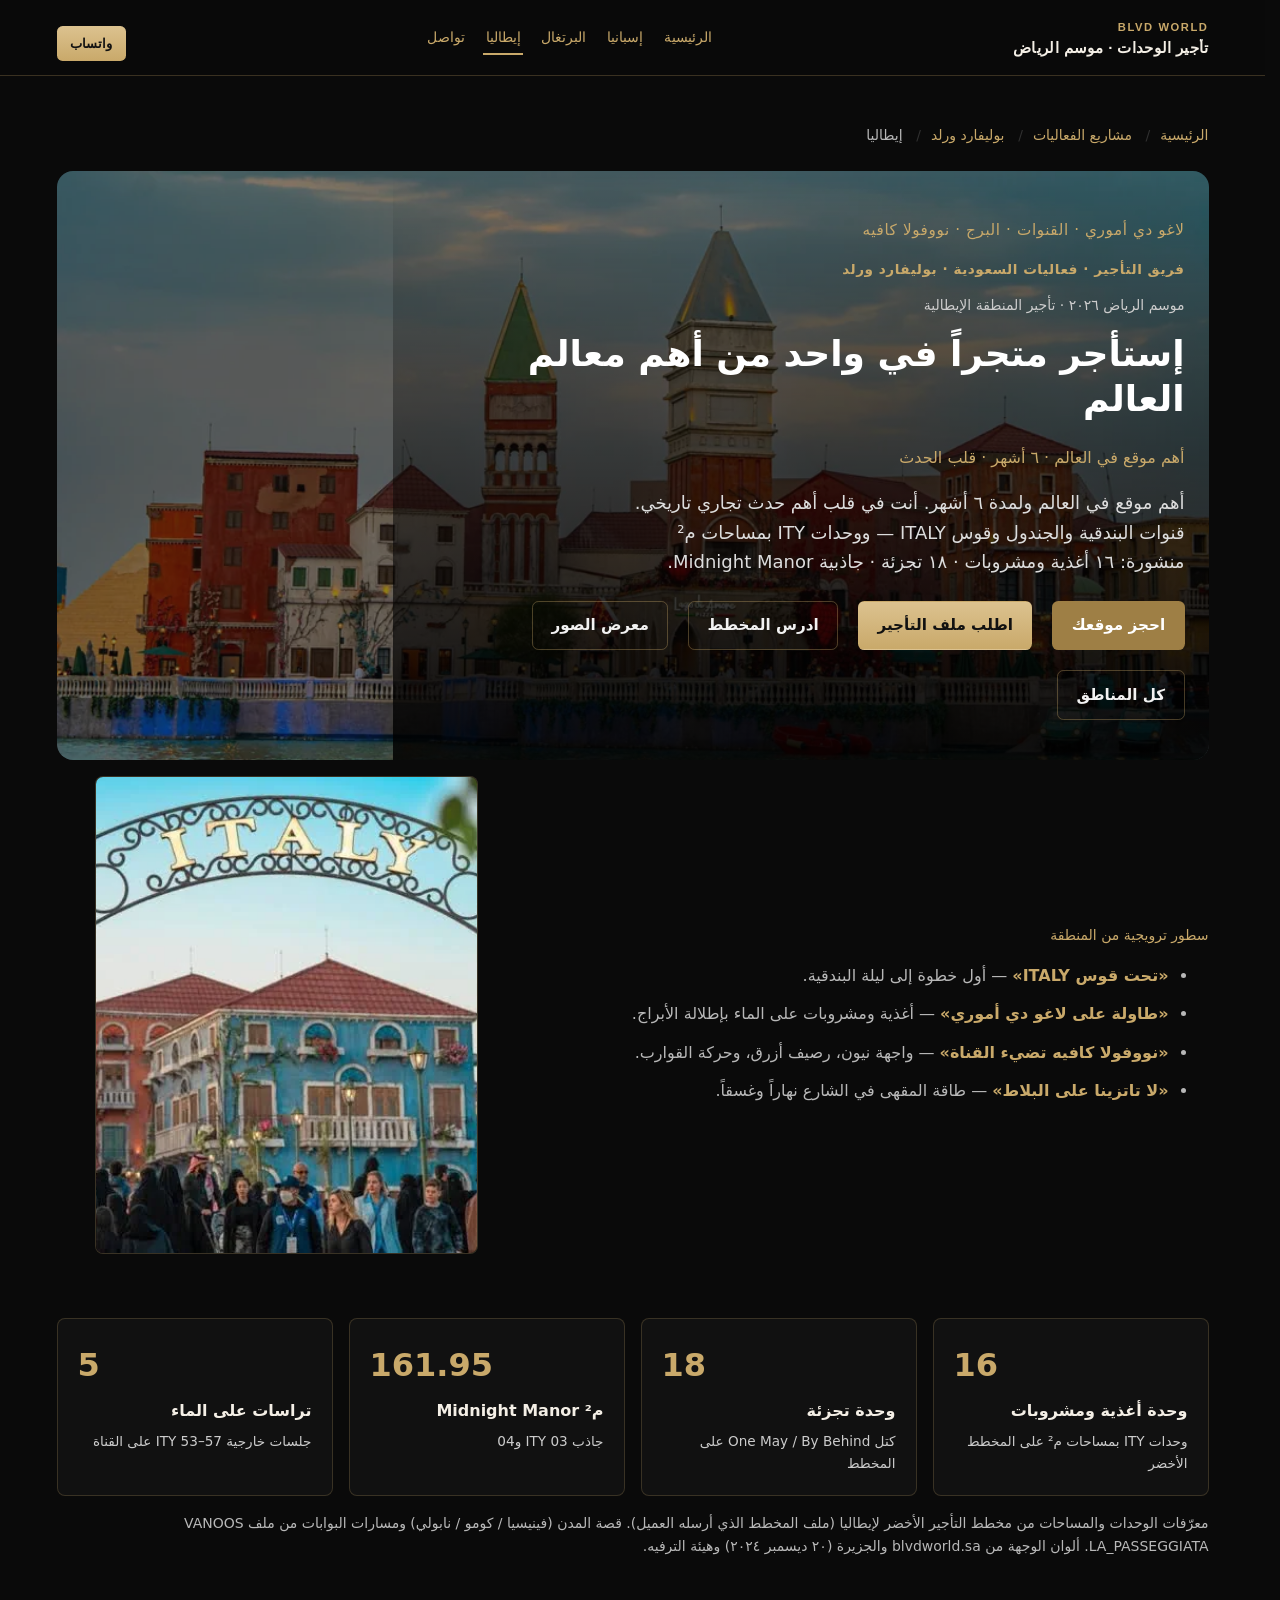
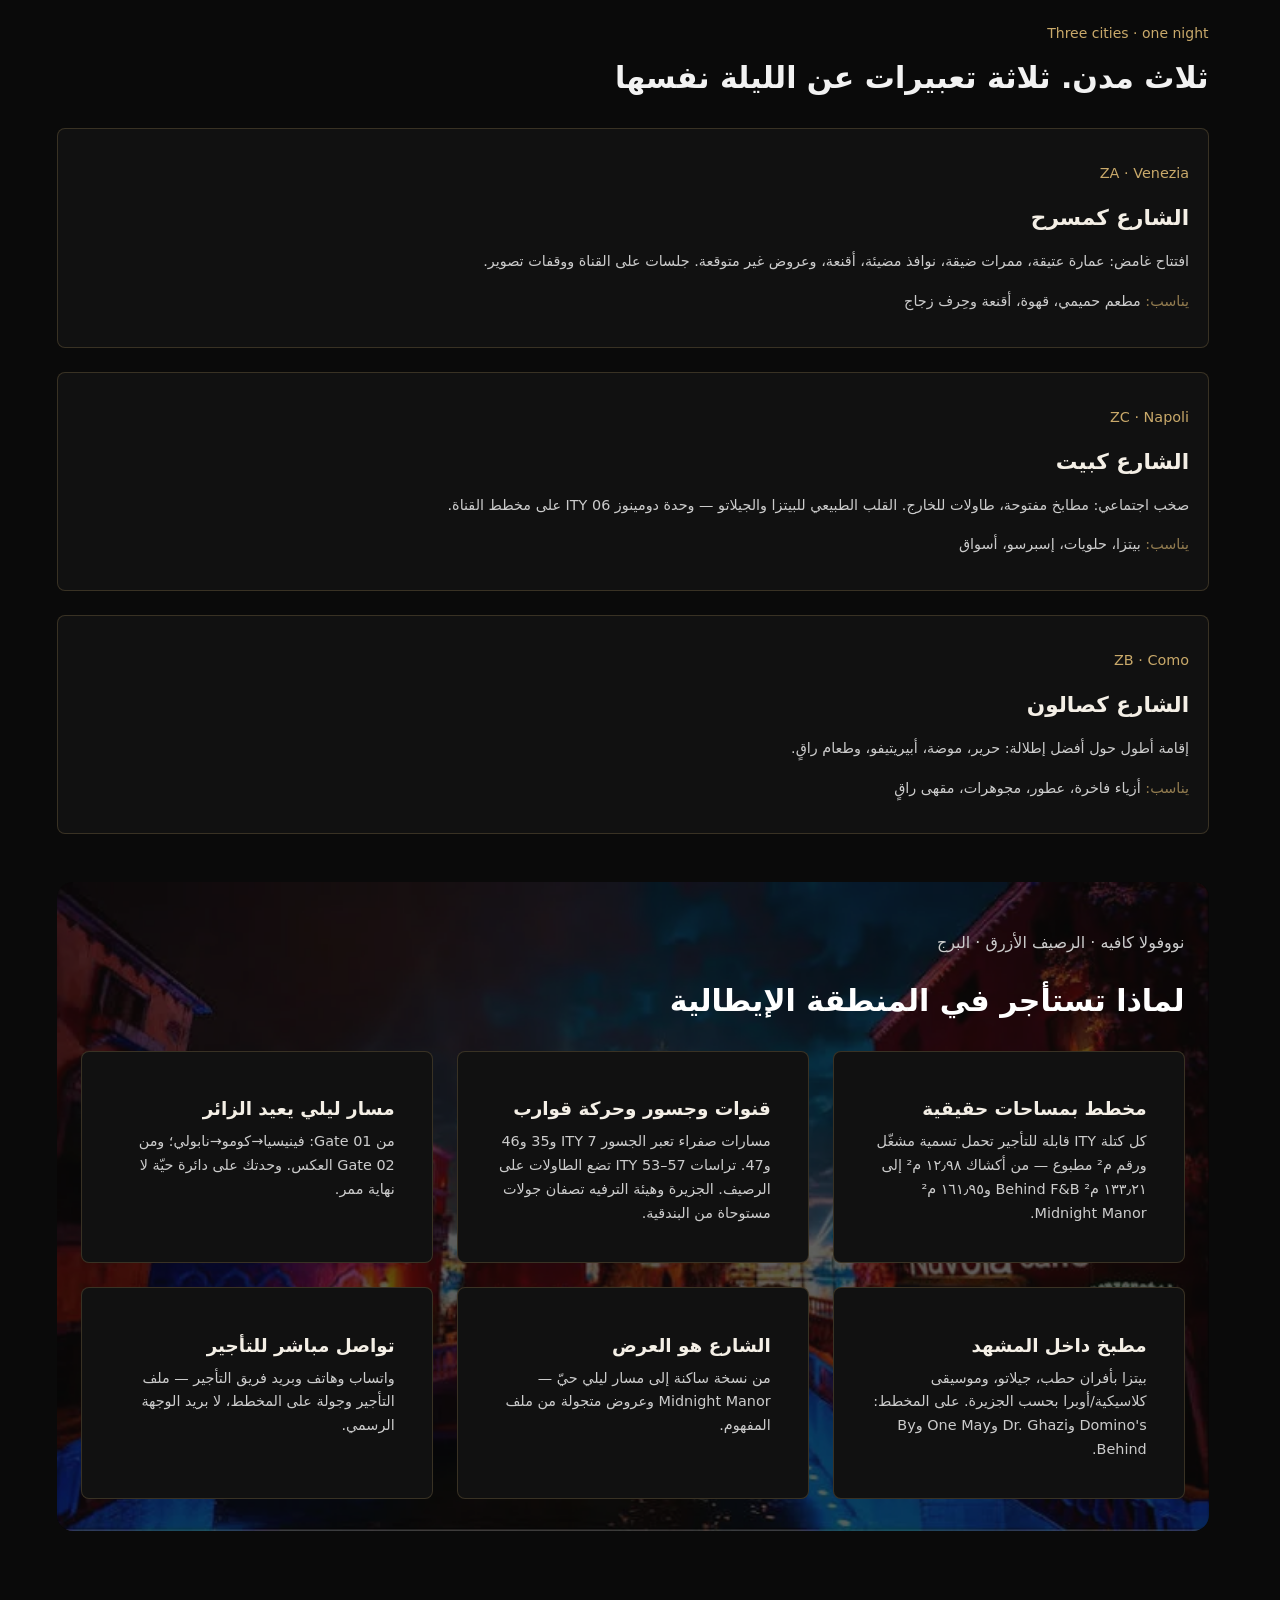
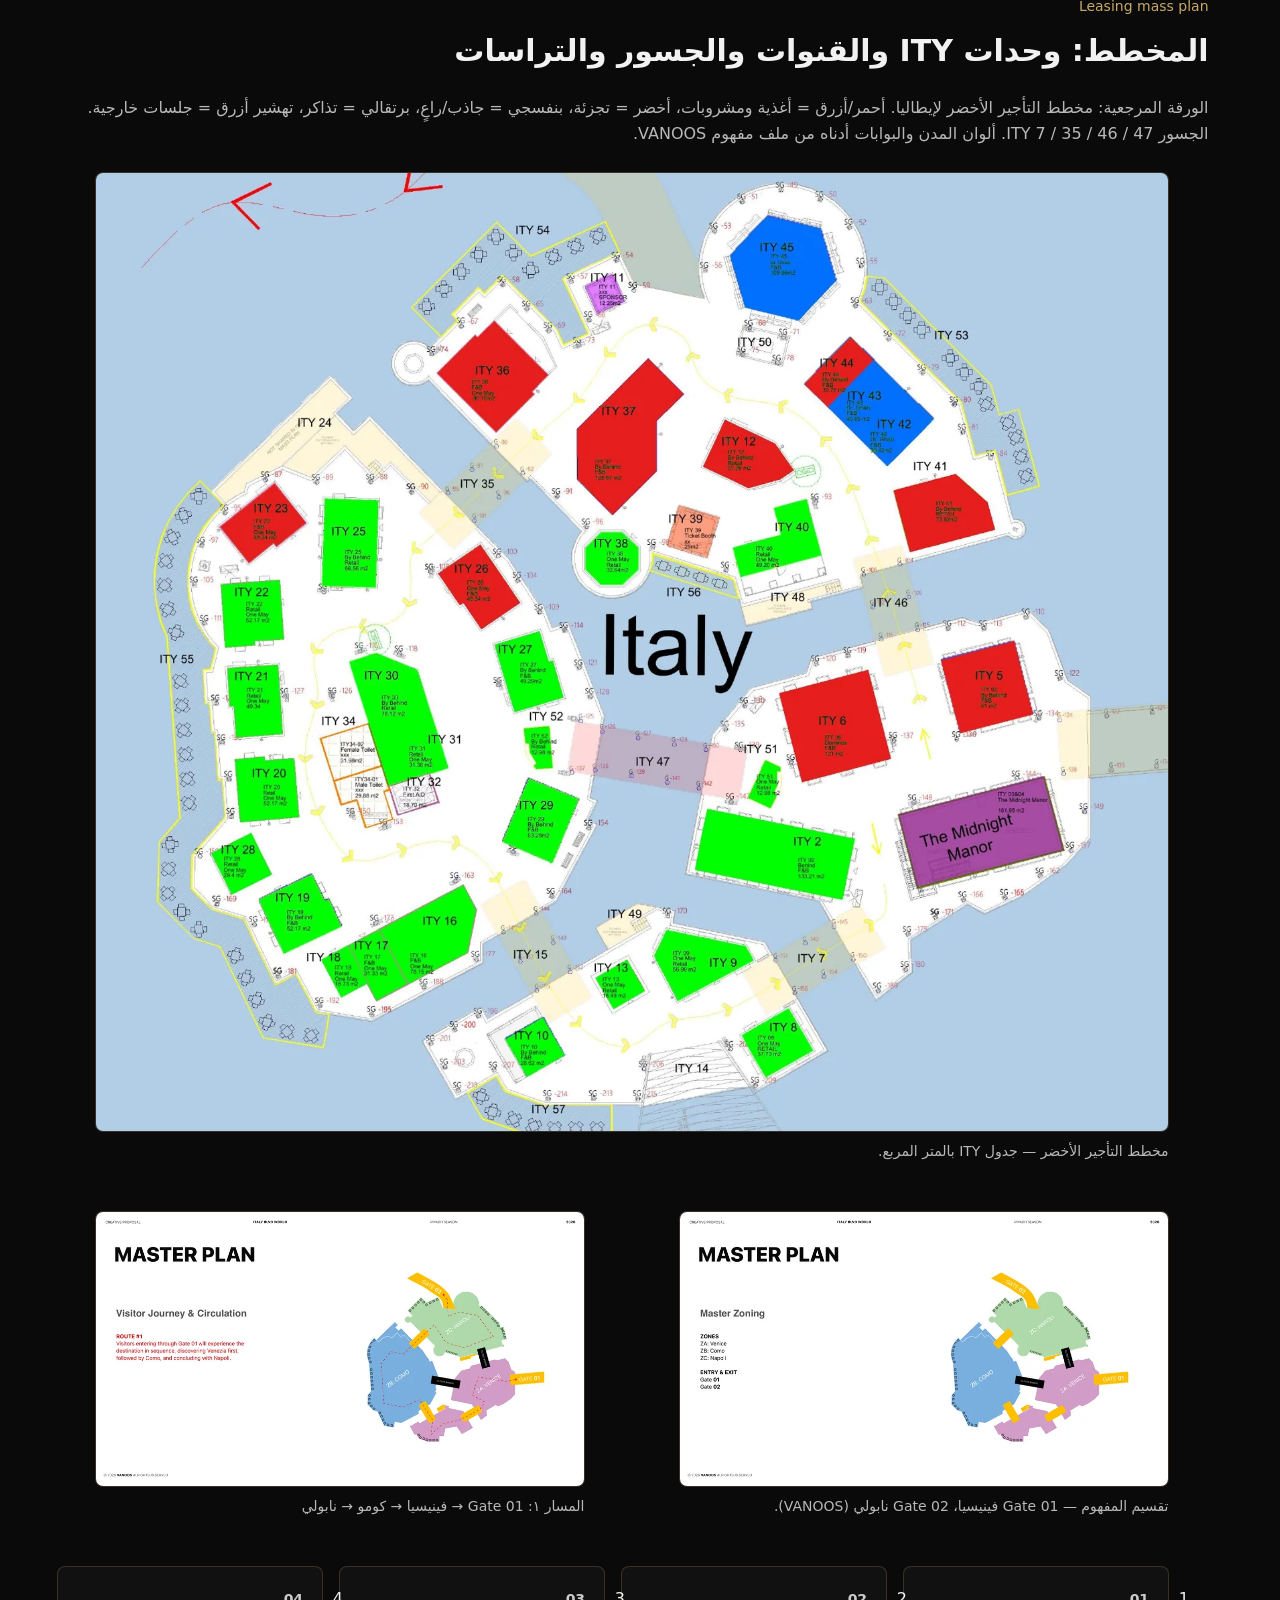
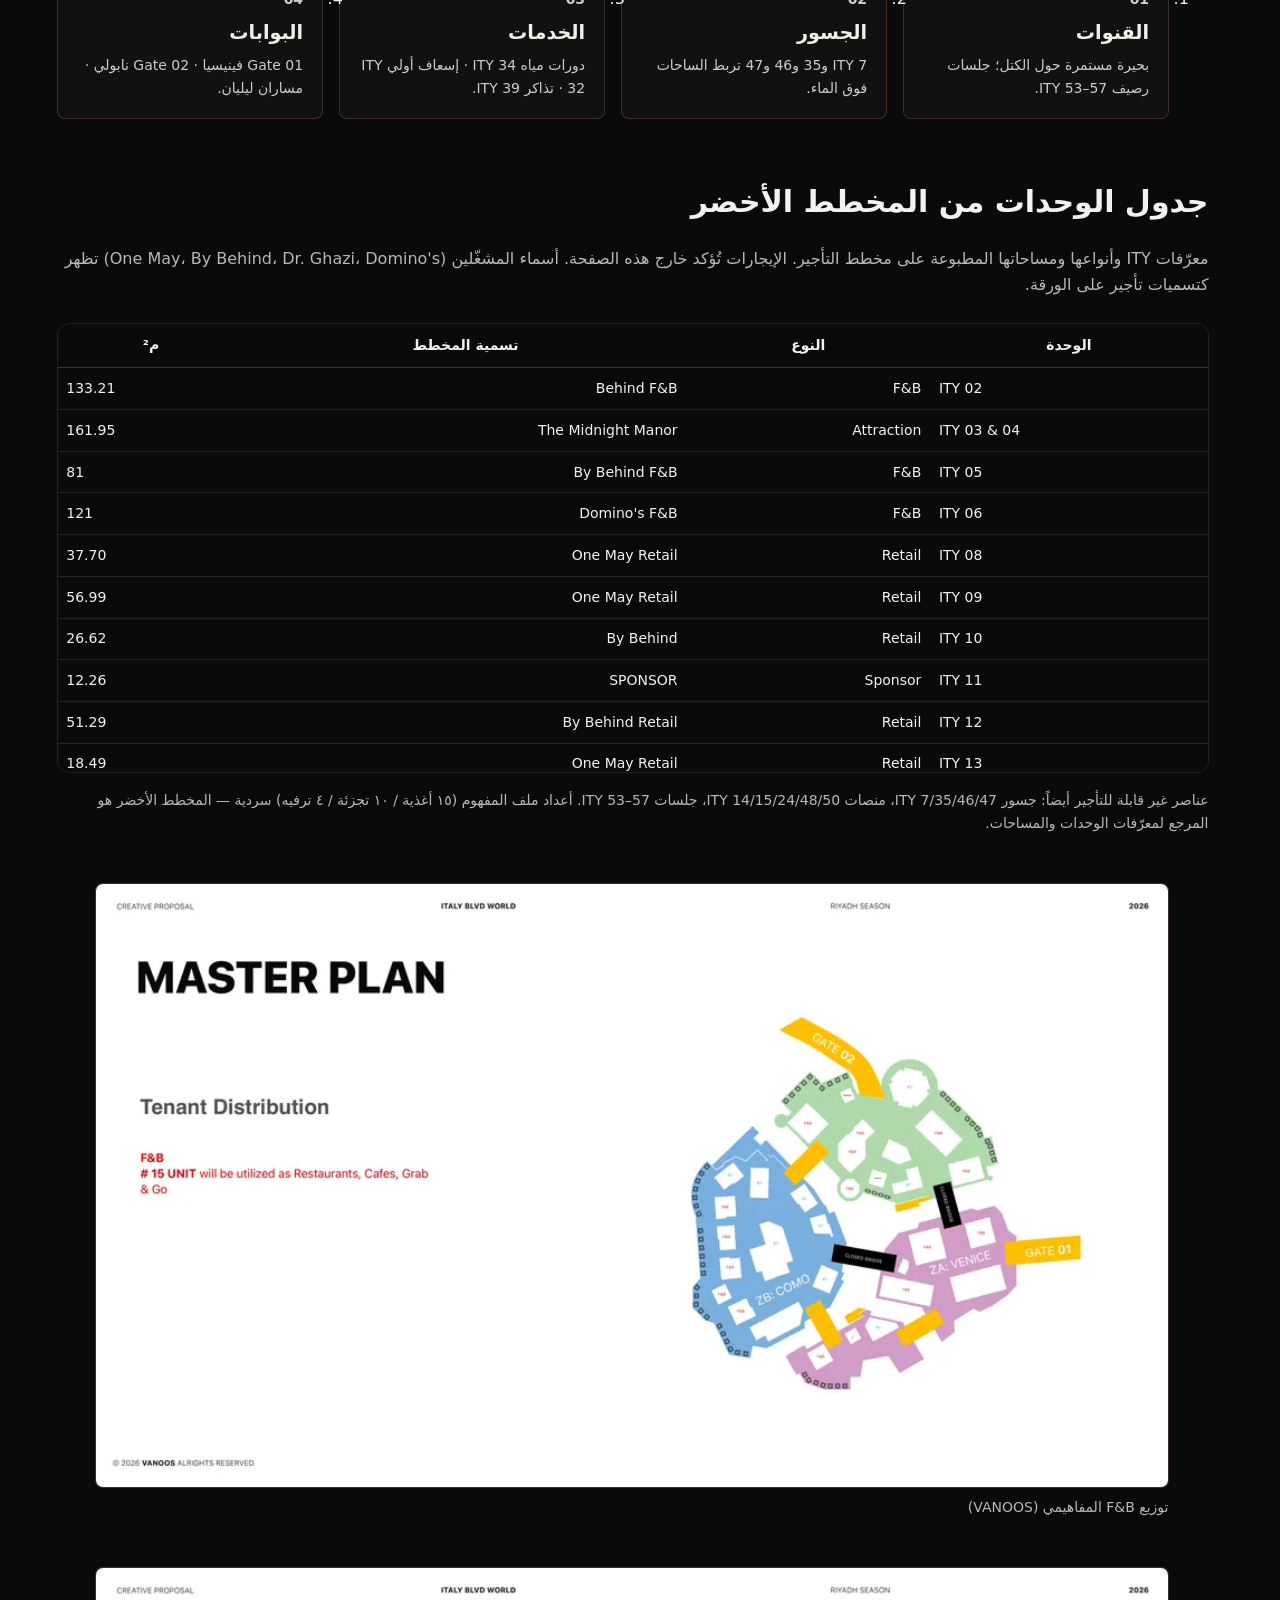
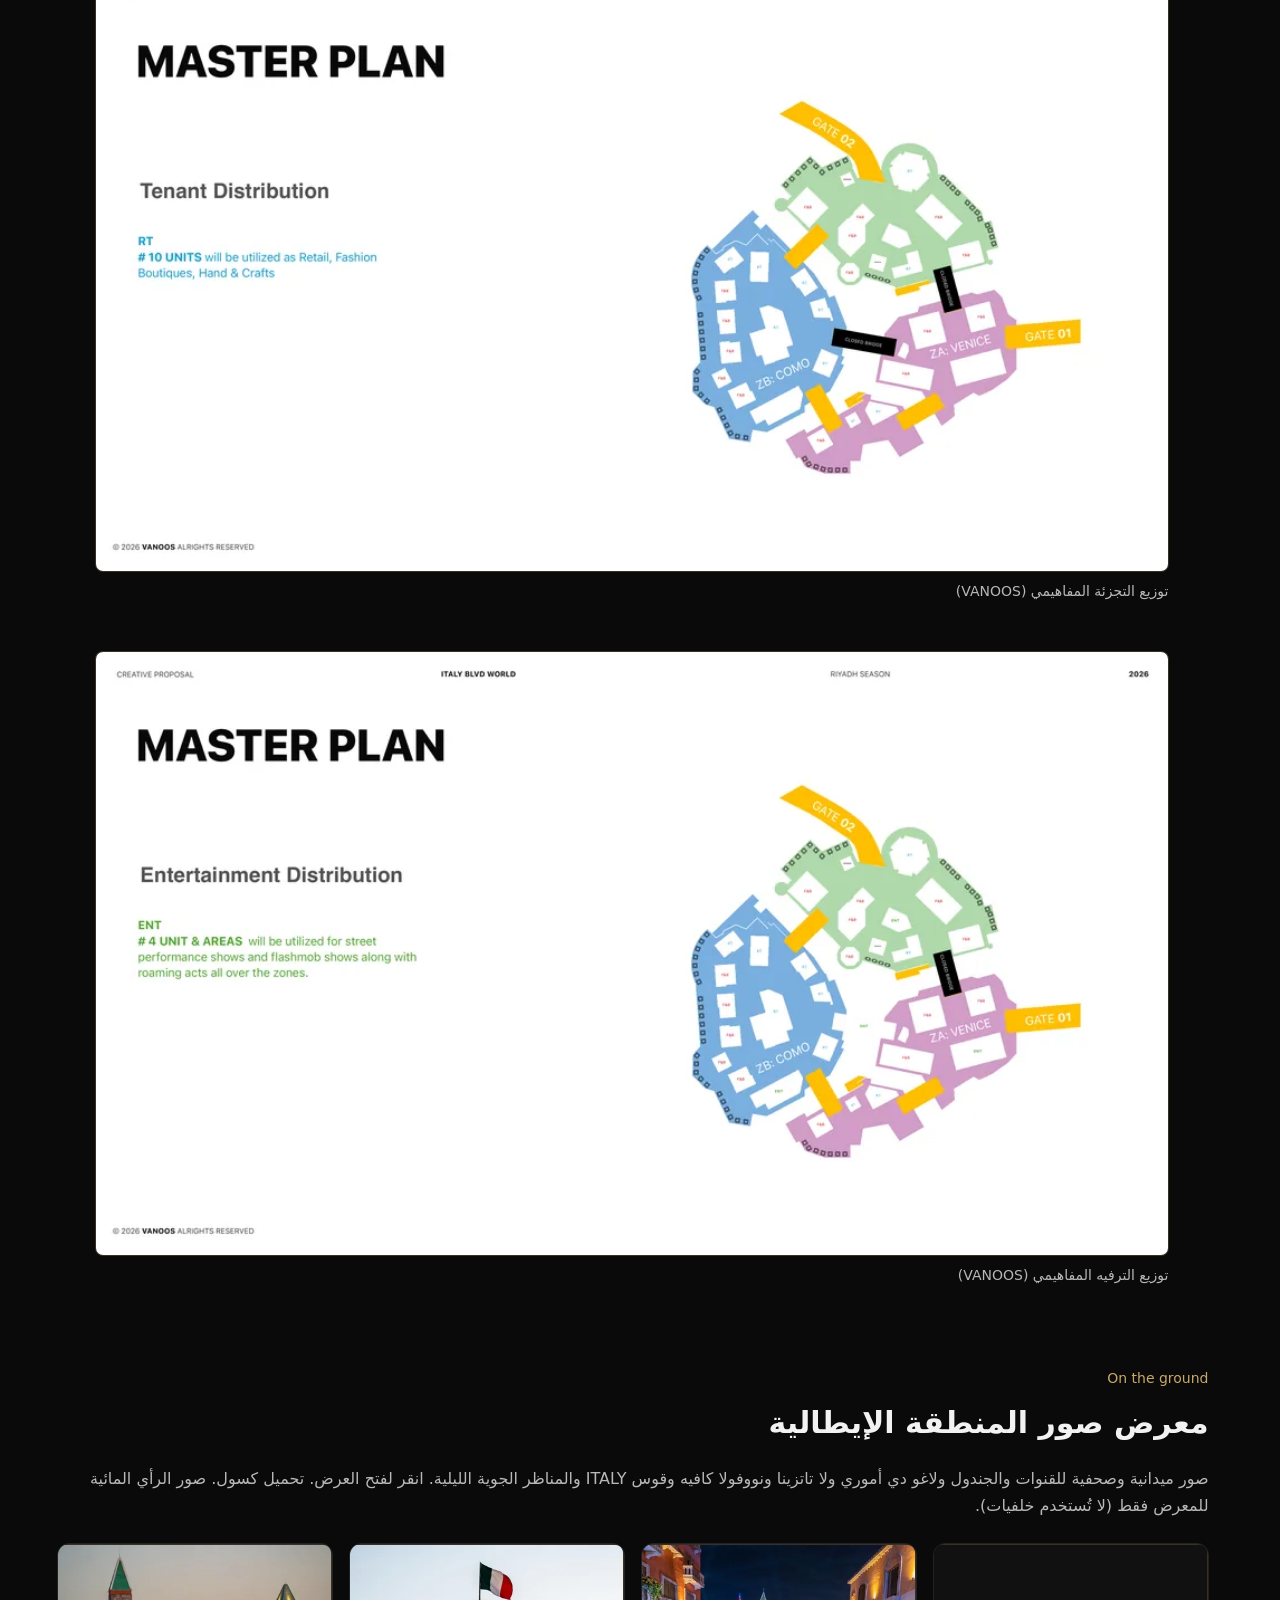
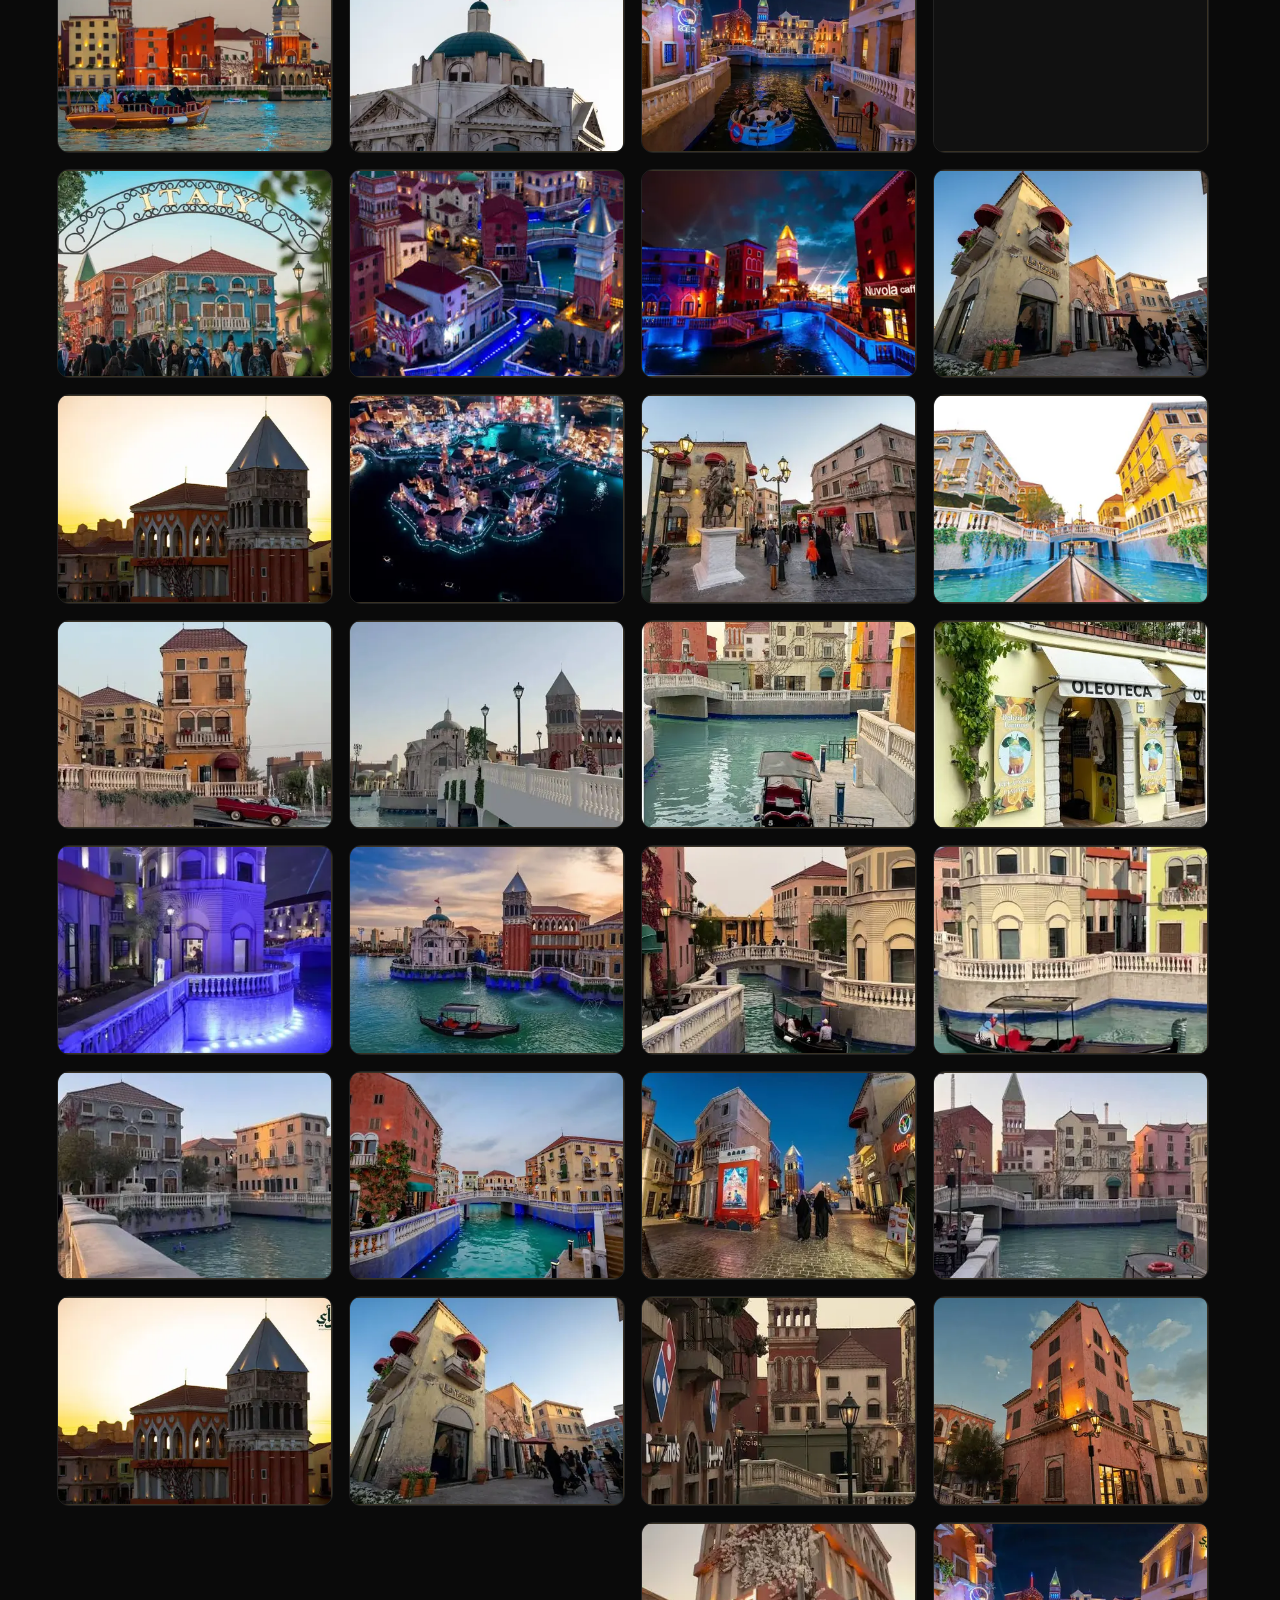
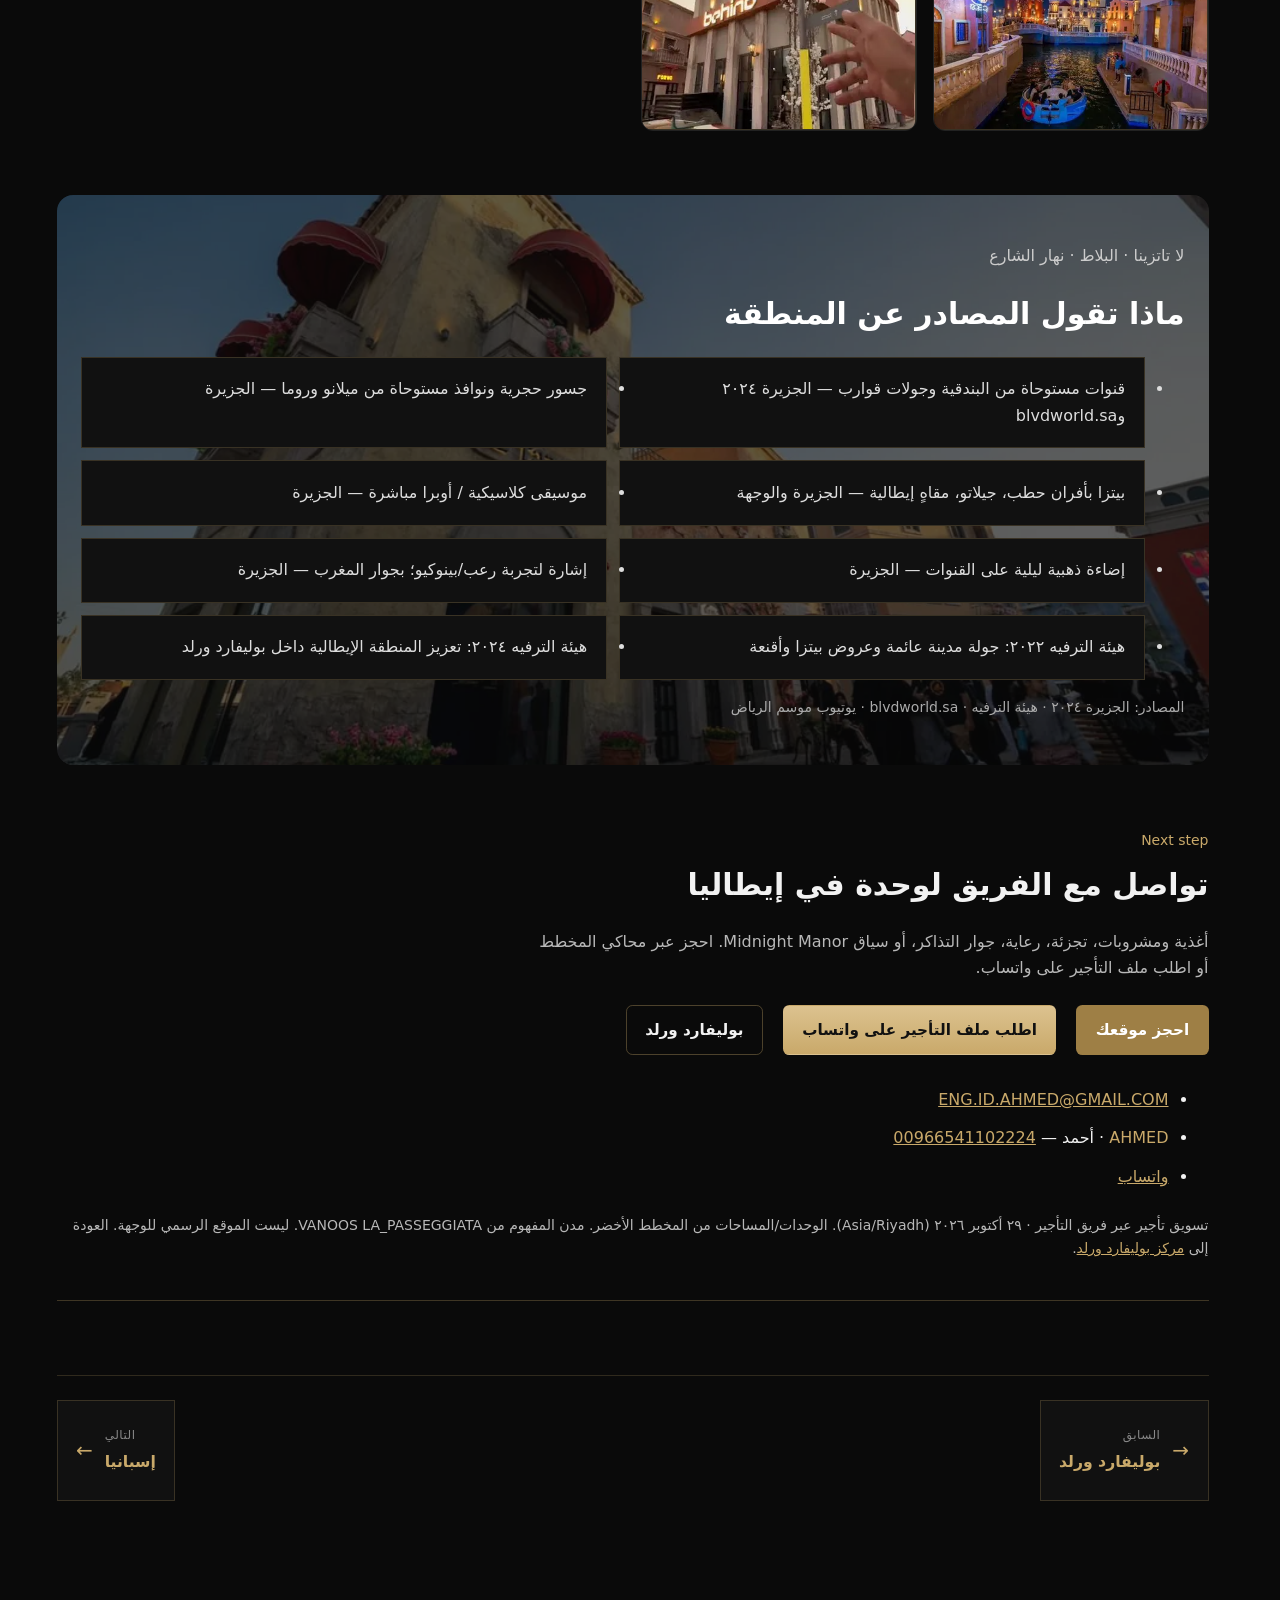
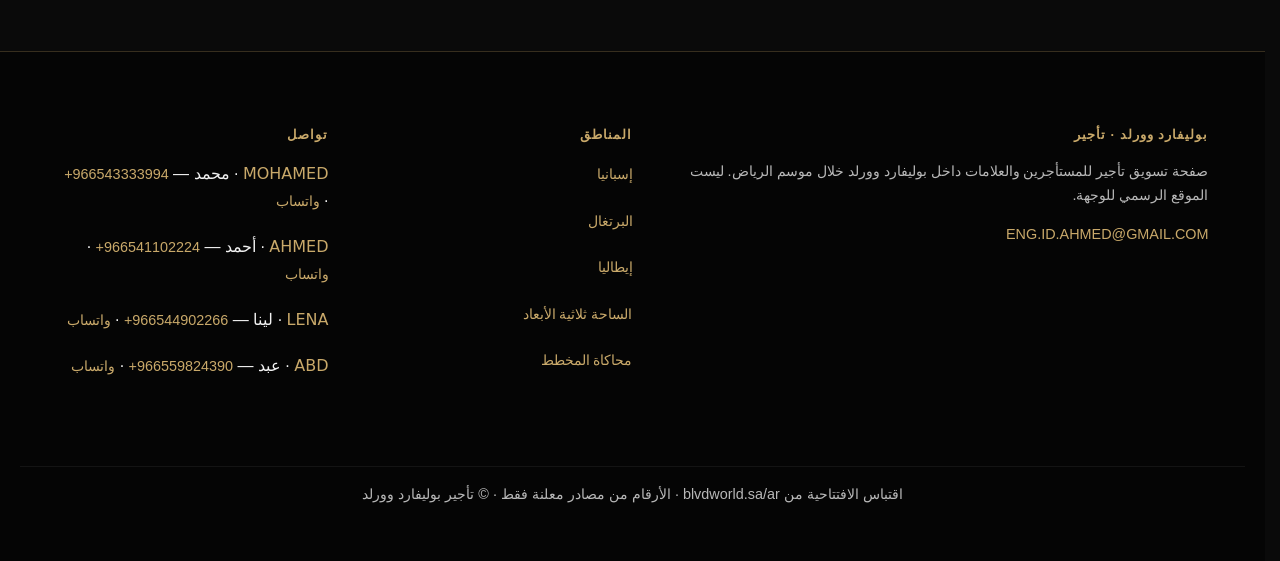
==== italy/index.html @ d01d285f "Turn site into multi-zone Boulevard World leasing hub Hub at / with Spain, Portugal, and Italy zone " ====
<!DOCTYPE html>
<html lang="ar" dir="rtl">
<head>
<meta charset="utf-8">
<meta name="viewport" content="width=device-width, initial-scale=1">
<title>تأجير منطقة إيطاليا — بوليفارد وورلد | فينيسيا · كومو · نابولي</title>
<meta name="description" content="إستأجر متجراً في واحد من أهم معالم العالم. أهم موقع في العالم ولمدة ٦ أشهر — أنت في قلب أهم حدث تجاري تاريخي. ١٦ F&B · ١٨ تجزئة · Midnight Manor.">
<link rel="canonical" href="https://boulevard-world.github.io/italy/">
<meta name="theme-color" content="#0a0a0a">
<meta property="og:type" content="website">
<meta property="og:locale" content="ar_SA">
<meta property="og:title" content="تأجير منطقة إيطاليا — بوليفارد وورلد | فينيسيا · كومو · نابولي">
<meta property="og:description" content="إستأجر متجراً في واحد من أهم معالم العالم. أهم موقع في العالم ولمدة ٦ أشهر — أنت في قلب أهم حدث تجاري تاريخي. ١٦ F&B · ١٨ تجزئة · Midnight Manor.">
<meta property="og:url" content="https://boulevard-world.github.io/italy/">
<meta property="og:image" content="https://boulevard-world.github.io/og.jpg">
<meta name="twitter:card" content="summary_large_image">
<meta name="twitter:title" content="تأجير منطقة إيطاليا — بوليفارد وورلد | فينيسيا · كومو · نابولي">
<meta name="twitter:description" content="إستأجر متجراً في واحد من أهم معالم العالم. أهم موقع في العالم ولمدة ٦ أشهر — أنت في قلب أهم حدث تجاري تاريخي. ١٦ F&B · ١٨ تجزئة · Midnight Manor.">
<meta name="twitter:image" content="https://boulevard-world.github.io/og.jpg">
<link rel="icon" type="image/svg+xml" href="/favicon.svg">
<link rel="stylesheet" href="/assets/site/bw-theme.css">
<link rel="stylesheet" href="/assets/site/bw-extra.css">

</head>
<body class="bw-site">
<header class="ev-header">
  <div class="ev-header-inner">
    <a class="ev-brand" href="/">
      <p class="ev-brand-k">BLVD WORLD</p>
      <p class="ev-brand-t">تأجير الوحدات · موسم الرياض</p>
    </a>
    <nav class="ev-nav" aria-label="القائمة الرئيسية">
      <a href="/">الرئيسية</a>
      <a href="/spain/">إسبانيا</a>
      <a href="/portugal/">البرتغال</a>
      <a href="/italy/" aria-current="page">إيطاليا</a>
      <a href="#contact">تواصل</a>
    </nav>
    <a class="ev-wa" href="https://wa.me/966543333994?text=%D8%A3%D8%B1%D8%BA%D8%A8%20%D9%81%D9%8A%20%D8%AA%D8%A3%D8%AC%D9%8A%D8%B1%20%D8%A8%D9%88%D9%84%D9%8A%D9%81%D8%A7%D8%B1%D8%AF%20%D9%88%D9%88%D8%B1%D9%84%D8%AF" target="_blank" rel="noopener">واتساب</a>
    <button type="button" class="ev-menu-btn" data-ev-menu aria-expanded="false" aria-controls="ev-panel">القائمة</button>
  </div>
  <div class="ev-nav-panel" id="ev-panel" data-ev-panel>
    <a href="/">الرئيسية</a>
    <a href="/spain/">إسبانيا</a>
    <a href="/portugal/">البرتغال</a>
    <a href="/italy/" aria-current="page">إيطاليا</a>
    <a href="#contact">تواصل</a>
    <a href="https://wa.me/966543333994?text=%D8%A3%D8%B1%D8%BA%D8%A8%20%D9%81%D9%8A%20%D8%AA%D8%A3%D8%AC%D9%8A%D8%B1%20%D8%A8%D9%88%D9%84%D9%8A%D9%81%D8%A7%D8%B1%D8%AF%20%D9%88%D9%88%D8%B1%D9%84%D8%AF" target="_blank" rel="noopener">واتساب</a>
  </div>
</header>
<main id="main" class="bw-page mx-auto max-w-6xl px-5 py-12" data-bw="boulevard-world" data-bw-zone="italy">
<nav class="bw-crumbs" aria-label="مسار التنقل"><ol><li><a href="/">الرئيسية</a></li><li><a href="/">مشاريع الفعاليات</a></li><li><a href="/">بوليفارد ورلد</a></li><li aria-current="page">إيطاليا</li></ol></nav>

<div class="bw-hero-band mt-4">
<img class="bw-hero-bg" src="/media/boulevard-world/boulevard-world-italian-zone-lago-di-amore-waterfront-dusk-960-boxtech.webp" srcset="/media/boulevard-world/boulevard-world-italian-zone-lago-di-amore-waterfront-dusk-480-boxtech.webp 480w, /media/boulevard-world/boulevard-world-italian-zone-lago-di-amore-waterfront-dusk-960-boxtech.webp 960w" sizes="100vw" width="960" height="540" alt="واجهة لاغو دي أموري عند الغسق — أبراج البندقية ومقهى نووفولا وقوارب القناة في المنطقة الإيطالية ببوليفارد ورلد، موسم الرياض فعاليات السعودية / Lago di Amore waterfront at dusk — Venetian towers, Nuvola caffè and canal boats in Boulevard World Italian zone, Riyadh Season Saudi events" decoding="async" fetchpriority="high">
<div class="bw-hero-copy">
<p class="bw-tagline">لاغو دي أموري · القنوات · البرج · نووفولا كافيه</p>
<p class="bw-kicker">فريق التأجير · فعاليات السعودية · بوليفارد ورلد</p>
<p class="bw-subkicker">موسم الرياض ٢٠٢٦ · تأجير المنطقة الإيطالية</p>
<h1 class="mt-3 text-4xl leading-tight" style="color:#fff">إستأجر متجراً في واحد من أهم معالم العالم</h1>
<p class="bw-latin mt-2 text-xl" style="color:#c9a96a">أهم موقع في العالم · ٦ أشهر · قلب الحدث</p>
<p class="mt-4 max-w-xl text-lg" style="color:#ddd">أهم موقع في العالم ولمدة ٦ أشهر. أنت في قلب أهم حدث تجاري تاريخي. قنوات البندقية والجندول وقوس ITALY — ووحدات ITY بمساحات م² منشورة: ١٦ أغذية ومشروبات · ١٨ تجزئة · جاذبية Midnight Manor.</p>
<div class="mt-6 flex flex-wrap gap-3">
<a class="bw-btn bw-btn-primary" href="/spain/simulate/">احجز موقعك</a>
<a class="bw-btn bw-btn-gold" href="https://wa.me/966541102224?text=%D8%A3%D8%B1%D8%BA%D8%A8%20%D9%81%D9%8A%20%D9%85%D9%84%D9%81%20%D8%AA%D8%A3%D8%AC%D9%8A%D8%B1%20%D8%A5%D9%8A%D8%B7%D8%A7%D9%84%D9%8A%D8%A7%20%D8%A8%D9%88%D9%84%D9%8A%D9%81%D8%A7%D8%B1%D8%AF%20%D9%88%D9%88%D8%B1%D9%84%D8%AF" target="_blank" rel="noopener">اطلب ملف التأجير</a>
<a class="bw-btn bw-btn-ghost" href="#master-plan">ادرس المخطط</a>
<a class="bw-btn bw-btn-ghost" href="#photo-gallery">معرض الصور</a>
<a class="bw-btn bw-btn-ghost" href="/">كل المناطق</a></div>
</div></div>

<header class="bw-hero grid gap-8 md:grid-cols-12 md:items-center mt-10"><div class="md:col-span-7">
<p class="bw-latin text-sm" lang="en">سطور ترويجية من المنطقة</p>
<ul class="mt-4 space-y-3 text-muted">
<li><strong style="color:#c9a96a">«تحت قوس ITALY»</strong> — أول خطوة إلى ليلة البندقية.</li>
<li><strong style="color:#c9a96a">«طاولة على لاغو دي أموري»</strong> — أغذية ومشروبات على الماء بإطلالة الأبراج.</li>
<li><strong style="color:#c9a96a">«نووفولا كافيه تضيء القناة»</strong> — واجهة نيون، رصيف أزرق، وحركة القوارب.</li>
<li><strong style="color:#c9a96a">«لا تاتزينا على البلاط»</strong> — طاقة المقهى في الشارع نهاراً وغسقاً.</li>
</ul></div>
<figure class="md:col-span-5 bw-hero-fig"><img class="bw-img" src="/media/boulevard-world/boulevard-world-italian-zone-italy-arch-entrance-crowd-960-boxtech.webp" srcset="/media/boulevard-world/boulevard-world-italian-zone-italy-arch-entrance-crowd-480-boxtech.webp 480w, /media/boulevard-world/boulevard-world-italian-zone-italy-arch-entrance-crowd-960-boxtech.webp 960w" sizes="(min-width:980px) 40vw, 100vw" width="960" height="540" alt="قوس مدخل ITALY الحديدي والزوار عند الغسق — المنطقة الإيطالية ببوليفارد ورلد / ITALY wrought-iron entrance arch with visitors at twilight — Boulevard World Italian zone" decoding="async" loading="lazy"></figure></header>

<section class="bw-stats mt-12 grid gap-4 sm:grid-cols-2 lg:grid-cols-4" aria-label="أرقام من مخطط التأجير">
<div class="bw-stat"><p class="bw-stat-n" dir="ltr">16</p><h2 class="bw-stat-t">وحدة أغذية ومشروبات</h2><p class="bw-stat-d">وحدات ITY بمساحات م² على المخطط الأخضر</p></div>
<div class="bw-stat"><p class="bw-stat-n" dir="ltr">18</p><h2 class="bw-stat-t">وحدة تجزئة</h2><p class="bw-stat-d">كتل One May / By Behind على المخطط</p></div>
<div class="bw-stat"><p class="bw-stat-n" dir="ltr">161.95</p><h2 class="bw-stat-t">م² Midnight Manor</h2><p class="bw-stat-d">جاذب ITY 03 و04</p></div>
<div class="bw-stat"><p class="bw-stat-n" dir="ltr">5</p><h2 class="bw-stat-t">تراسات على الماء</h2><p class="bw-stat-d">جلسات خارجية ITY 53–57 على القناة</p></div></section>
<p class="mt-4 text-sm text-muted">معرّفات الوحدات والمساحات من مخطط التأجير الأخضر لإيطاليا (ملف المخطط الذي أرسله العميل). قصة المدن (فينيسيا / كومو / نابولي) ومسارات البوابات من ملف VANOOS LA_PASSEGGIATA. ألوان الوجهة من blvdworld.sa والجزيرة (٢٠ ديسمبر ٢٠٢٤) وهيئة الترفيه.</p>

<section id="cities" class="mt-16"><p class="bw-latin text-sm" lang="en">Three cities · one night</p>
<h2 class="mt-2 text-3xl text-ink">ثلاث مدن. ثلاثة تعبيرات عن الليلة نفسها</h2>
<div class="mt-8 grid gap-6 md:grid-cols-3">
<article class="bw-unit"><p class="bw-latin text-sm" lang="en">ZA · Venezia</p><h3>الشارع كمسرح</h3><p>افتتاح غامض: عمارة عتيقة، ممرات ضيقة، نوافذ مضيئة، أقنعة، وعروض غير متوقعة. جلسات على القناة ووقفات تصوير.</p><p class="bw-fit"><span>يناسب:</span> مطعم حميمي، قهوة، أقنعة وحِرف زجاج</p></article>
<article class="bw-unit"><p class="bw-latin text-sm" lang="en">ZC · Napoli</p><h3>الشارع كبيت</h3><p>صخب اجتماعي: مطابخ مفتوحة، طاولات للخارج. القلب الطبيعي للبيتزا والجيلاتو — وحدة دومينوز ITY 06 على مخطط القناة.</p><p class="bw-fit"><span>يناسب:</span> بيتزا، حلويات، إسبرسو، أسواق</p></article>
<article class="bw-unit"><p class="bw-latin text-sm" lang="en">ZB · Como</p><h3>الشارع كصالون</h3><p>إقامة أطول حول أفضل إطلالة: حرير، موضة، أبيريتيفو، وطعام راقٍ.</p><p class="bw-fit"><span>يناسب:</span> أزياء فاخرة، عطور، مجوهرات، مقهى راقٍ</p></article>
</div></section>

<div class="bw-section-bg">
<img class="bw-section-bg-img" src="/media/boulevard-world/boulevard-world-italian-zone-nuvola-caffe-canal-night-960-boxtech.webp" srcset="/media/boulevard-world/boulevard-world-italian-zone-nuvola-caffe-canal-night-480-boxtech.webp 480w, /media/boulevard-world/boulevard-world-italian-zone-nuvola-caffe-canal-night-960-boxtech.webp 960w" sizes="100vw" width="960" height="540" alt="لافتة نووفولا كافيه والبرج فوق القناة المضاءة ليلاً — المنطقة الإيطالية ببوليفارد ورلد / Nuvola caffè neon and campanile over the blue-lit canal at night — Boulevard World Italian zone" decoding="async" loading="lazy">
<div class="bw-section-bg-body">
<p class="bw-tagline">نووفولا كافيه · الرصيف الأزرق · البرج</p>
<h2 class="text-3xl" style="color:#fff">لماذا تستأجر في المنطقة الإيطالية</h2>
<div class="bw-reasons mt-8 grid gap-6 md:grid-cols-2 lg:grid-cols-3">
<article class="bw-reason"><div class="bw-reason-body"><h3>مخطط بمساحات حقيقية</h3><p>كل كتلة ITY قابلة للتأجير تحمل تسمية مشغّل ورقم م² مطبوع — من أكشاك ١٢٫٩٨ م² إلى ١٣٣٫٢١ م² Behind F&amp;B و١٦١٫٩٥ م² Midnight Manor.</p></div></article>
<article class="bw-reason"><div class="bw-reason-body"><h3>قنوات وجسور وحركة قوارب</h3><p>مسارات صفراء تعبر الجسور ITY 7 و35 و46 و47. تراسات ITY 53–57 تضع الطاولات على الرصيف. الجزيرة وهيئة الترفيه تصفان جولات مستوحاة من البندقية.</p></div></article>
<article class="bw-reason"><div class="bw-reason-body"><h3>مسار ليلي يعيد الزائر</h3><p>من Gate 01: فينيسيا→كومو→نابولي؛ ومن Gate 02 العكس. وحدتك على دائرة حيّة لا نهاية ممر.</p></div></article>
<article class="bw-reason"><div class="bw-reason-body"><h3>مطبخ داخل المشهد</h3><p>بيتزا بأفران حطب، جيلاتو، وموسيقى كلاسيكية/أوبرا بحسب الجزيرة. على المخطط: Domino's وDr. Ghazi وOne May وBy Behind.</p></div></article>
<article class="bw-reason"><div class="bw-reason-body"><h3>الشارع هو العرض</h3><p>من نسخة ساكنة إلى مسار ليلي حيّ — Midnight Manor وعروض متجولة من ملف المفهوم.</p></div></article>
<article class="bw-reason"><div class="bw-reason-body"><h3>تواصل مباشر للتأجير</h3><p>واتساب وهاتف وبريد فريق التأجير — ملف التأجير وجولة على المخطط، لا بريد الوجهة الرسمي.</p></div></article>
</div></div></div>

<section id="master-plan" class="mt-16"><p class="bw-latin text-sm" lang="en">Leasing mass plan</p>
<h2 class="mt-2 text-3xl text-ink">المخطط: وحدات ITY والقنوات والجسور والتراسات</h2>
<p class="mt-3 max-w-3xl text-muted">الورقة المرجعية: مخطط التأجير الأخضر لإيطاليا. أحمر/أزرق = أغذية ومشروبات، أخضر = تجزئة، بنفسجي = جاذب/راعٍ، برتقالي = تذاكر، تهشير أزرق = جلسات خارجية. الجسور ITY 7 / 35 / 46 / 47. ألوان المدن والبوابات أدناه من ملف مفهوم VANOOS.</p>
<figure class="mt-6"><img class="bw-img" src="/media/boulevard-world/boulevard-world-italian-zone-riyadh-saudi-events-leasing-master-plan-960-boxtech.webp" srcset="/media/boulevard-world/boulevard-world-italian-zone-riyadh-saudi-events-leasing-master-plan-480-boxtech.webp 480w, /media/boulevard-world/boulevard-world-italian-zone-riyadh-saudi-events-leasing-master-plan-960-boxtech.webp 960w" sizes="100vw" width="960" height="540" alt="مخطط تأجير المنطقة الإيطالية بوحدات ITY والمساحات م² في بوليفارد ورلد / Italy zone leasing mass plan with ITY units and m² at Boulevard World" decoding="async" loading="lazy"><figcaption class="mt-2 text-sm text-muted">مخطط التأجير الأخضر — جدول ITY بالمتر المربع.</figcaption></figure>
<div class="mt-8 grid gap-4 md:grid-cols-2">
<figure><img class="bw-img" src="/media/boulevard-world/boulevard-world-italian-zone-riyadh-saudi-events-master-zoning-plan-960-boxtech.webp" srcset="/media/boulevard-world/boulevard-world-italian-zone-riyadh-saudi-events-master-zoning-plan-480-boxtech.webp 480w, /media/boulevard-world/boulevard-world-italian-zone-riyadh-saudi-events-master-zoning-plan-960-boxtech.webp 960w" sizes="100vw" width="960" height="540" alt="مخطط تقسيم فينيسيا كومو نابولي / Venice Como Napoli zoning" decoding="async" loading="lazy"><figcaption class="mt-2 text-sm text-muted">تقسيم المفهوم — Gate 01 فينيسيا، Gate 02 نابولي (VANOOS).</figcaption></figure>
<figure><img class="bw-img" src="/media/boulevard-world/boulevard-world-italian-zone-riyadh-saudi-events-visitor-route-gate01-960-boxtech.webp" srcset="/media/boulevard-world/boulevard-world-italian-zone-riyadh-saudi-events-visitor-route-gate01-480-boxtech.webp 480w, /media/boulevard-world/boulevard-world-italian-zone-riyadh-saudi-events-visitor-route-gate01-960-boxtech.webp 960w" sizes="100vw" width="960" height="540" alt="مسار البوابة 01 / Gate 01 route" decoding="async" loading="lazy"><figcaption class="mt-2 text-sm text-muted">المسار ١: Gate 01 → فينيسيا → كومو → نابولي</figcaption></figure>
</div>
<ol class="mt-8 grid gap-4 md:grid-cols-4">
<li class="bw-step"><p class="bw-step-n" dir="ltr">01</p><h3>القنوات</h3><p>بحيرة مستمرة حول الكتل؛ جلسات رصيف ITY 53–57.</p></li>
<li class="bw-step"><p class="bw-step-n" dir="ltr">02</p><h3>الجسور</h3><p>ITY 7 و35 و46 و47 تربط الساحات فوق الماء.</p></li>
<li class="bw-step"><p class="bw-step-n" dir="ltr">03</p><h3>الخدمات</h3><p>دورات مياه ITY 34 · إسعاف أولي ITY 32 · تذاكر ITY 39.</p></li>
<li class="bw-step"><p class="bw-step-n" dir="ltr">04</p><h3>البوابات</h3><p>Gate 01 فينيسيا · Gate 02 نابولي · مساران ليليان.</p></li>
</ol></section>

<section id="units" class="mt-16"><h2 class="text-3xl text-ink">جدول الوحدات من المخطط الأخضر</h2>
<p class="mt-3 max-w-3xl text-muted">معرّفات ITY وأنواعها ومساحاتها المطبوعة على مخطط التأجير. الإيجارات تُؤكد خارج هذه الصفحة. أسماء المشغّلين (One May، By Behind، Dr. Ghazi، Domino's) تظهر كتسميات تأجير على الورقة.</p>
<div class="bw-units-scroll mt-6"><table class="bw-table w-full text-sm" style="border-collapse:collapse;width:100%"><thead><tr style="border-bottom:1px solid #333;text-align:start"><th style="padding:.65rem">الوحدة</th><th style="padding:.65rem">النوع</th><th style="padding:.65rem">تسمية المخطط</th><th style="padding:.65rem" dir="ltr">م²</th></tr></thead><tbody><tr style="border-bottom:1px solid #222"><td style="padding:.55rem" dir="ltr">ITY 02</td><td style="padding:.55rem">F&B</td><td style="padding:.55rem">Behind F&B</td><td style="padding:.55rem" dir="ltr">133.21</td></tr><tr style="border-bottom:1px solid #222"><td style="padding:.55rem" dir="ltr">ITY 03 & 04</td><td style="padding:.55rem">Attraction</td><td style="padding:.55rem">The Midnight Manor</td><td style="padding:.55rem" dir="ltr">161.95</td></tr><tr style="border-bottom:1px solid #222"><td style="padding:.55rem" dir="ltr">ITY 05</td><td style="padding:.55rem">F&B</td><td style="padding:.55rem">By Behind F&B</td><td style="padding:.55rem" dir="ltr">81</td></tr><tr style="border-bottom:1px solid #222"><td style="padding:.55rem" dir="ltr">ITY 06</td><td style="padding:.55rem">F&B</td><td style="padding:.55rem">Domino's F&B</td><td style="padding:.55rem" dir="ltr">121</td></tr><tr style="border-bottom:1px solid #222"><td style="padding:.55rem" dir="ltr">ITY 08</td><td style="padding:.55rem">Retail</td><td style="padding:.55rem">One May Retail</td><td style="padding:.55rem" dir="ltr">37.70</td></tr><tr style="border-bottom:1px solid #222"><td style="padding:.55rem" dir="ltr">ITY 09</td><td style="padding:.55rem">Retail</td><td style="padding:.55rem">One May Retail</td><td style="padding:.55rem" dir="ltr">56.99</td></tr><tr style="border-bottom:1px solid #222"><td style="padding:.55rem" dir="ltr">ITY 10</td><td style="padding:.55rem">Retail</td><td style="padding:.55rem">By Behind</td><td style="padding:.55rem" dir="ltr">26.62</td></tr><tr style="border-bottom:1px solid #222"><td style="padding:.55rem" dir="ltr">ITY 11</td><td style="padding:.55rem">Sponsor</td><td style="padding:.55rem">SPONSOR</td><td style="padding:.55rem" dir="ltr">12.26</td></tr><tr style="border-bottom:1px solid #222"><td style="padding:.55rem" dir="ltr">ITY 12</td><td style="padding:.55rem">Retail</td><td style="padding:.55rem">By Behind Retail</td><td style="padding:.55rem" dir="ltr">51.29</td></tr><tr style="border-bottom:1px solid #222"><td style="padding:.55rem" dir="ltr">ITY 13</td><td style="padding:.55rem">Retail</td><td style="padding:.55rem">One May Retail</td><td style="padding:.55rem" dir="ltr">18.49</td></tr><tr style="border-bottom:1px solid #222"><td style="padding:.55rem" dir="ltr">ITY 16</td><td style="padding:.55rem">F&B</td><td style="padding:.55rem">One May F&B</td><td style="padding:.55rem" dir="ltr">78.15</td></tr><tr style="border-bottom:1px solid #222"><td style="padding:.55rem" dir="ltr">ITY 17</td><td style="padding:.55rem">F&B</td><td style="padding:.55rem">One May F&B</td><td style="padding:.55rem" dir="ltr">31.33</td></tr><tr style="border-bottom:1px solid #222"><td style="padding:.55rem" dir="ltr">ITY 18</td><td style="padding:.55rem">Retail</td><td style="padding:.55rem">One May Retail</td><td style="padding:.55rem" dir="ltr">18.73</td></tr><tr style="border-bottom:1px solid #222"><td style="padding:.55rem" dir="ltr">ITY 19</td><td style="padding:.55rem">F&B</td><td style="padding:.55rem">By Behind F&B</td><td style="padding:.55rem" dir="ltr">52.17</td></tr><tr style="border-bottom:1px solid #222"><td style="padding:.55rem" dir="ltr">ITY 20</td><td style="padding:.55rem">Retail</td><td style="padding:.55rem">One May Retail</td><td style="padding:.55rem" dir="ltr">52.17</td></tr><tr style="border-bottom:1px solid #222"><td style="padding:.55rem" dir="ltr">ITY 21</td><td style="padding:.55rem">Retail</td><td style="padding:.55rem">One May Retail</td><td style="padding:.55rem" dir="ltr">49.34</td></tr><tr style="border-bottom:1px solid #222"><td style="padding:.55rem" dir="ltr">ITY 22</td><td style="padding:.55rem">Retail</td><td style="padding:.55rem">One May Retail</td><td style="padding:.55rem" dir="ltr">52.17</td></tr><tr style="border-bottom:1px solid #222"><td style="padding:.55rem" dir="ltr">ITY 23</td><td style="padding:.55rem">F&B</td><td style="padding:.55rem">One May F&B</td><td style="padding:.55rem" dir="ltr">49.34</td></tr><tr style="border-bottom:1px solid #222"><td style="padding:.55rem" dir="ltr">ITY 25</td><td style="padding:.55rem">Retail</td><td style="padding:.55rem">By Behind Retail</td><td style="padding:.55rem" dir="ltr">66.56</td></tr><tr style="border-bottom:1px solid #222"><td style="padding:.55rem" dir="ltr">ITY 26</td><td style="padding:.55rem">F&B</td><td style="padding:.55rem">One May F&B</td><td style="padding:.55rem" dir="ltr">49.34</td></tr><tr style="border-bottom:1px solid #222"><td style="padding:.55rem" dir="ltr">ITY 27</td><td style="padding:.55rem">F&B</td><td style="padding:.55rem">By Behind F&B</td><td style="padding:.55rem" dir="ltr">49.29</td></tr><tr style="border-bottom:1px solid #222"><td style="padding:.55rem" dir="ltr">ITY 28</td><td style="padding:.55rem">Retail</td><td style="padding:.55rem">One May Retail</td><td style="padding:.55rem" dir="ltr">29.40</td></tr><tr style="border-bottom:1px solid #222"><td style="padding:.55rem" dir="ltr">ITY 29</td><td style="padding:.55rem">F&B</td><td style="padding:.55rem">By Behind F&B</td><td style="padding:.55rem" dir="ltr">53.28</td></tr><tr style="border-bottom:1px solid #222"><td style="padding:.55rem" dir="ltr">ITY 30</td><td style="padding:.55rem">Retail</td><td style="padding:.55rem">By Behind Retail</td><td style="padding:.55rem" dir="ltr">78.12</td></tr><tr style="border-bottom:1px solid #222"><td style="padding:.55rem" dir="ltr">ITY 31</td><td style="padding:.55rem">Retail</td><td style="padding:.55rem">One May Retail</td><td style="padding:.55rem" dir="ltr">31.36</td></tr><tr style="border-bottom:1px solid #222"><td style="padding:.55rem" dir="ltr">ITY 32</td><td style="padding:.55rem">Service</td><td style="padding:.55rem">First Aid</td><td style="padding:.55rem" dir="ltr">18.70</td></tr><tr style="border-bottom:1px solid #222"><td style="padding:.55rem" dir="ltr">ITY 34-01</td><td style="padding:.55rem">Service</td><td style="padding:.55rem">Male Toilet</td><td style="padding:.55rem" dir="ltr">29.88</td></tr><tr style="border-bottom:1px solid #222"><td style="padding:.55rem" dir="ltr">ITY 34-02</td><td style="padding:.55rem">Service</td><td style="padding:.55rem">Female Toilet</td><td style="padding:.55rem" dir="ltr">31.98</td></tr><tr style="border-bottom:1px solid #222"><td style="padding:.55rem" dir="ltr">ITY 36</td><td style="padding:.55rem">F&B</td><td style="padding:.55rem">One May F&B</td><td style="padding:.55rem" dir="ltr">90.76</td></tr><tr style="border-bottom:1px solid #222"><td style="padding:.55rem" dir="ltr">ITY 37</td><td style="padding:.55rem">F&B</td><td style="padding:.55rem">By Behind F&B</td><td style="padding:.55rem" dir="ltr">128.87</td></tr><tr style="border-bottom:1px solid #222"><td style="padding:.55rem" dir="ltr">ITY 38</td><td style="padding:.55rem">Retail</td><td style="padding:.55rem">One May Retail</td><td style="padding:.55rem" dir="ltr">32.64</td></tr><tr style="border-bottom:1px solid #222"><td style="padding:.55rem" dir="ltr">ITY 39</td><td style="padding:.55rem">Ticket</td><td style="padding:.55rem">Ticket Booth</td><td style="padding:.55rem" dir="ltr">25.00</td></tr><tr style="border-bottom:1px solid #222"><td style="padding:.55rem" dir="ltr">ITY 40</td><td style="padding:.55rem">Retail</td><td style="padding:.55rem">One May Retail</td><td style="padding:.55rem" dir="ltr">49.20</td></tr><tr style="border-bottom:1px solid #222"><td style="padding:.55rem" dir="ltr">ITY 41</td><td style="padding:.55rem">Retail</td><td style="padding:.55rem">By Behind Retail</td><td style="padding:.55rem" dir="ltr">73.82</td></tr><tr style="border-bottom:1px solid #222"><td style="padding:.55rem" dir="ltr">ITY 42</td><td style="padding:.55rem">F&B</td><td style="padding:.55rem">Dr. Ghazi F&B</td><td style="padding:.55rem" dir="ltr">38.42</td></tr><tr style="border-bottom:1px solid #222"><td style="padding:.55rem" dir="ltr">ITY 43</td><td style="padding:.55rem">F&B</td><td style="padding:.55rem">Dr. Ghazi F&B</td><td style="padding:.55rem" dir="ltr">40.65</td></tr><tr style="border-bottom:1px solid #222"><td style="padding:.55rem" dir="ltr">ITY 44</td><td style="padding:.55rem">F&B</td><td style="padding:.55rem">By Behind F&B</td><td style="padding:.55rem" dir="ltr">30.78</td></tr><tr style="border-bottom:1px solid #222"><td style="padding:.55rem" dir="ltr">ITY 45</td><td style="padding:.55rem">F&B</td><td style="padding:.55rem">Dr. Ghazi F&B</td><td style="padding:.55rem" dir="ltr">109.86</td></tr><tr style="border-bottom:1px solid #222"><td style="padding:.55rem" dir="ltr">ITY 51</td><td style="padding:.55rem">Retail</td><td style="padding:.55rem">One May Retail</td><td style="padding:.55rem" dir="ltr">12.98</td></tr><tr style="border-bottom:1px solid #222"><td style="padding:.55rem" dir="ltr">ITY 52</td><td style="padding:.55rem">Retail</td><td style="padding:.55rem">By Behind Retail</td><td style="padding:.55rem" dir="ltr">12.98</td></tr></tbody></table></div>
<p class="mt-4 text-sm text-muted">عناصر غير قابلة للتأجير أيضاً: جسور ITY 7/35/46/47، منصات ITY 14/15/24/48/50، جلسات ITY 53–57. أعداد ملف المفهوم (١٥ أغذية / ١٠ تجزئة / ٤ ترفيه) سردية — المخطط الأخضر هو المرجع لمعرّفات الوحدات والمساحات.</p>
<div class="mt-8 grid gap-4 md:grid-cols-3">
<figure><img class="bw-img" src="/media/boulevard-world/boulevard-world-italian-zone-riyadh-saudi-events-tenant-fb-distribution-960-boxtech.webp" srcset="/media/boulevard-world/boulevard-world-italian-zone-riyadh-saudi-events-tenant-fb-distribution-480-boxtech.webp 480w, /media/boulevard-world/boulevard-world-italian-zone-riyadh-saudi-events-tenant-fb-distribution-960-boxtech.webp 960w" sizes="100vw" width="960" height="540" alt="توزيع F&amp;B المفاهيمي / Concept F&amp;B" decoding="async" loading="lazy"><figcaption class="mt-2 text-sm text-muted">توزيع F&amp;B المفاهيمي (VANOOS)</figcaption></figure>
<figure><img class="bw-img" src="/media/boulevard-world/boulevard-world-italian-zone-riyadh-saudi-events-tenant-retail-distribution-960-boxtech.webp" srcset="/media/boulevard-world/boulevard-world-italian-zone-riyadh-saudi-events-tenant-retail-distribution-480-boxtech.webp 480w, /media/boulevard-world/boulevard-world-italian-zone-riyadh-saudi-events-tenant-retail-distribution-960-boxtech.webp 960w" sizes="100vw" width="960" height="540" alt="توزيع التجزئة المفاهيمي / Concept retail" decoding="async" loading="lazy"><figcaption class="mt-2 text-sm text-muted">توزيع التجزئة المفاهيمي (VANOOS)</figcaption></figure>
<figure><img class="bw-img" src="/media/boulevard-world/boulevard-world-italian-zone-riyadh-saudi-events-tenant-entertainment-distribution-960-boxtech.webp" srcset="/media/boulevard-world/boulevard-world-italian-zone-riyadh-saudi-events-tenant-entertainment-distribution-480-boxtech.webp 480w, /media/boulevard-world/boulevard-world-italian-zone-riyadh-saudi-events-tenant-entertainment-distribution-960-boxtech.webp 960w" sizes="100vw" width="960" height="540" alt="توزيع الترفيه المفاهيمي / Concept ENT" decoding="async" loading="lazy"><figcaption class="mt-2 text-sm text-muted">توزيع الترفيه المفاهيمي (VANOOS)</figcaption></figure>
</div></section>

<section id="photo-gallery" class="mt-16"><p class="bw-latin text-sm" lang="en">On the ground</p>
<h2 class="mt-2 text-3xl text-ink">معرض صور المنطقة الإيطالية</h2>
<p class="mt-3 max-w-3xl text-muted">صور ميدانية وصحفية للقنوات والجندول ولاغو دي أموري ولا تاتزينا ونووفولا كافيه وقوس ITALY والمناظر الجوية الليلية. انقر لفتح العرض. تحميل كسول. صور الرأي المائية للمعرض فقط (لا تُستخدم خلفيات).</p>
<ul class="bw-photo-gallery" id="italy-gallery">
<li><a href="/media/boulevard-world/boulevard-world-italian-zone-lago-di-amore-waterfront-dusk-960-boxtech.webp" data-bw-lb data-alt="واجهة لاغو دي أموري عند الغسق — أبراج البندقية ومقهى نووفولا وقوارب القناة في المنطقة الإيطالية ببوليفارد ورلد، موسم الرياض فعاليات السعودية / Lago di Amore waterfront at dusk — Venetian towers, Nuvola caffè and canal boats in Boulevard World Italian zone, Riyadh Season Saudi events" data-cap="واجهة لاغو دي أموري عند الغسق — أبراج البندقية ومقهى نووفولا وقوارب القناة في المنطقة الإيطالية ببوليفارد ورلد، موسم الرياض فعاليات السعودية"><img class="bw-img" src="/media/boulevard-world/boulevard-world-italian-zone-lago-di-amore-waterfront-dusk-960-boxtech.webp" srcset="/media/boulevard-world/boulevard-world-italian-zone-lago-di-amore-waterfront-dusk-480-boxtech.webp 480w, /media/boulevard-world/boulevard-world-italian-zone-lago-di-amore-waterfront-dusk-960-boxtech.webp 960w" sizes="(min-width:1024px) 25vw, (min-width:768px) 33vw, 50vw" width="960" height="540" alt="واجهة لاغو دي أموري عند الغسق — أبراج البندقية ومقهى نووفولا وقوارب القناة في المنطقة الإيطالية ببوليفارد ورلد، موسم الرياض فعاليات السعودية / Lago di Amore waterfront at dusk — Venetian towers, Nuvola caffè and canal boats in Boulevard World Italian zone, Riyadh Season Saudi events" decoding="async" loading="lazy"></a></li>
<li><a href="/media/boulevard-world/boulevard-world-italian-zone-venetian-canal-night-boat-dining-960-boxtech.webp" data-bw-lb data-alt="قناة بندقية ليلية مع قارب عشاء عائم وأضواء البرج — المنطقة الإيطالية ببوليفارد ورلد فعاليات السعودية / Night Venetian canal with floating dining boat and campanile lights — Boulevard World Italian zone Saudi events" data-cap="قناة بندقية ليلية مع قارب عشاء عائم وأضواء البرج — المنطقة الإيطالية ببوليفارد ورلد فعاليات السعودية"><img class="bw-img" src="/media/boulevard-world/boulevard-world-italian-zone-venetian-canal-night-boat-dining-960-boxtech.webp" srcset="/media/boulevard-world/boulevard-world-italian-zone-venetian-canal-night-boat-dining-480-boxtech.webp 480w, /media/boulevard-world/boulevard-world-italian-zone-venetian-canal-night-boat-dining-960-boxtech.webp 960w" sizes="(min-width:1024px) 25vw, (min-width:768px) 33vw, 50vw" width="960" height="540" alt="قناة بندقية ليلية مع قارب عشاء عائم وأضواء البرج — المنطقة الإيطالية ببوليفارد ورلد فعاليات السعودية / Night Venetian canal with floating dining boat and campanile lights — Boulevard World Italian zone Saudi events" decoding="async" loading="lazy"></a></li>
<li><a href="/media/boulevard-world/boulevard-world-italian-zone-dome-italian-flag-960-boxtech.webp" data-bw-lb data-alt="العلم الإيطالي يرفرف فوق القبة الكلاسيكية — المنطقة الإيطالية ببوليفارد ورلد الرياض / Italian flag flying over the neoclassical dome — Boulevard World Italian zone Riyadh" data-cap="العلم الإيطالي يرفرف فوق القبة الكلاسيكية — المنطقة الإيطالية ببوليفارد ورلد الرياض"><img class="bw-img" src="/media/boulevard-world/boulevard-world-italian-zone-dome-italian-flag-960-boxtech.webp" srcset="/media/boulevard-world/boulevard-world-italian-zone-dome-italian-flag-480-boxtech.webp 480w, /media/boulevard-world/boulevard-world-italian-zone-dome-italian-flag-960-boxtech.webp 960w" sizes="(min-width:1024px) 25vw, (min-width:768px) 33vw, 50vw" width="960" height="540" alt="العلم الإيطالي يرفرف فوق القبة الكلاسيكية — المنطقة الإيطالية ببوليفارد ورلد الرياض / Italian flag flying over the neoclassical dome — Boulevard World Italian zone Riyadh" decoding="async" loading="lazy"></a></li>
<li><a href="/media/boulevard-world/boulevard-world-italian-zone-canal-boat-sunset-skyline-960-boxtech.webp" data-bw-lb data-alt="قارب زوار على القناة عند الغروب أمام أفق البندقية — المنطقة الإيطالية ببوليفارد ورلد / Passenger boat on the canal at sunset facing Venetian skyline — Boulevard World Italian zone" data-cap="قارب زوار على القناة عند الغروب أمام أفق البندقية — المنطقة الإيطالية ببوليفارد ورلد"><img class="bw-img" src="/media/boulevard-world/boulevard-world-italian-zone-canal-boat-sunset-skyline-960-boxtech.webp" srcset="/media/boulevard-world/boulevard-world-italian-zone-canal-boat-sunset-skyline-480-boxtech.webp 480w, /media/boulevard-world/boulevard-world-italian-zone-canal-boat-sunset-skyline-960-boxtech.webp 960w" sizes="(min-width:1024px) 25vw, (min-width:768px) 33vw, 50vw" width="960" height="540" alt="قارب زوار على القناة عند الغروب أمام أفق البندقية — المنطقة الإيطالية ببوليفارد ورلد / Passenger boat on the canal at sunset facing Venetian skyline — Boulevard World Italian zone" decoding="async" loading="lazy"></a></li>
<li><a href="/media/boulevard-world/boulevard-world-italian-zone-la-tazzina-street-day-960-boxtech.webp" data-bw-lb data-alt="مقهى لا تاتزينا على الشارع المرصوف في المنطقة الإيطالية ببوليفارد ورلد موسم الرياض / La Tazzina café on the cobbled Italian street — Boulevard World Italian zone Riyadh Season" data-cap="مقهى لا تاتزينا على الشارع المرصوف في المنطقة الإيطالية ببوليفارد ورلد موسم الرياض"><img class="bw-img" src="/media/boulevard-world/boulevard-world-italian-zone-la-tazzina-street-day-960-boxtech.webp" srcset="/media/boulevard-world/boulevard-world-italian-zone-la-tazzina-street-day-480-boxtech.webp 480w, /media/boulevard-world/boulevard-world-italian-zone-la-tazzina-street-day-960-boxtech.webp 960w" sizes="(min-width:1024px) 25vw, (min-width:768px) 33vw, 50vw" width="960" height="540" alt="مقهى لا تاتزينا على الشارع المرصوف في المنطقة الإيطالية ببوليفارد ورلد موسم الرياض / La Tazzina café on the cobbled Italian street — Boulevard World Italian zone Riyadh Season" decoding="async" loading="lazy"></a></li>
<li><a href="/media/boulevard-world/boulevard-world-italian-zone-nuvola-caffe-canal-night-960-boxtech.webp" data-bw-lb data-alt="لافتة نووفولا كافيه والبرج فوق القناة المضاءة ليلاً — المنطقة الإيطالية ببوليفارد ورلد / Nuvola caffè neon and campanile over the blue-lit canal at night — Boulevard World Italian zone" data-cap="لافتة نووفولا كافيه والبرج فوق القناة المضاءة ليلاً — المنطقة الإيطالية ببوليفارد ورلد"><img class="bw-img" src="/media/boulevard-world/boulevard-world-italian-zone-nuvola-caffe-canal-night-960-boxtech.webp" srcset="/media/boulevard-world/boulevard-world-italian-zone-nuvola-caffe-canal-night-480-boxtech.webp 480w, /media/boulevard-world/boulevard-world-italian-zone-nuvola-caffe-canal-night-960-boxtech.webp 960w" sizes="(min-width:1024px) 25vw, (min-width:768px) 33vw, 50vw" width="960" height="540" alt="لافتة نووفولا كافيه والبرج فوق القناة المضاءة ليلاً — المنطقة الإيطالية ببوليفارد ورلد / Nuvola caffè neon and campanile over the blue-lit canal at night — Boulevard World Italian zone" decoding="async" loading="lazy"></a></li>
<li><a href="/media/boulevard-world/boulevard-world-italian-zone-aerial-night-canals-towers-960-boxtech.webp" data-bw-lb data-alt="منظر جوي ليلي للقنوات والأبراج وأضواء الرصيف الزرقاء — المنطقة الإيطالية ببوليفارد ورلد / Aerial night view of Italian zone canals, towers and blue quay lights — Boulevard World Riyadh" data-cap="منظر جوي ليلي للقنوات والأبراج وأضواء الرصيف الزرقاء — المنطقة الإيطالية ببوليفارد ورلد"><img class="bw-img" src="/media/boulevard-world/boulevard-world-italian-zone-aerial-night-canals-towers-960-boxtech.webp" srcset="/media/boulevard-world/boulevard-world-italian-zone-aerial-night-canals-towers-480-boxtech.webp 480w, /media/boulevard-world/boulevard-world-italian-zone-aerial-night-canals-towers-960-boxtech.webp 960w" sizes="(min-width:1024px) 25vw, (min-width:768px) 33vw, 50vw" width="960" height="540" alt="منظر جوي ليلي للقنوات والأبراج وأضواء الرصيف الزرقاء — المنطقة الإيطالية ببوليفارد ورلد / Aerial night view of Italian zone canals, towers and blue quay lights — Boulevard World Riyadh" decoding="async" loading="lazy"></a></li>
<li><a href="/media/boulevard-world/boulevard-world-italian-zone-italy-arch-entrance-crowd-960-boxtech.webp" data-bw-lb data-alt="قوس مدخل ITALY الحديدي والزوار عند الغسق — المنطقة الإيطالية ببوليفارد ورلد / ITALY wrought-iron entrance arch with visitors at twilight — Boulevard World Italian zone" data-cap="قوس مدخل ITALY الحديدي والزوار عند الغسق — المنطقة الإيطالية ببوليفارد ورلد"><img class="bw-img" src="/media/boulevard-world/boulevard-world-italian-zone-italy-arch-entrance-crowd-960-boxtech.webp" srcset="/media/boulevard-world/boulevard-world-italian-zone-italy-arch-entrance-crowd-480-boxtech.webp 480w, /media/boulevard-world/boulevard-world-italian-zone-italy-arch-entrance-crowd-960-boxtech.webp 960w" sizes="(min-width:1024px) 25vw, (min-width:768px) 33vw, 50vw" width="960" height="540" alt="قوس مدخل ITALY الحديدي والزوار عند الغسق — المنطقة الإيطالية ببوليفارد ورلد / ITALY wrought-iron entrance arch with visitors at twilight — Boulevard World Italian zone" decoding="async" loading="lazy"></a></li>
<li><a href="/media/boulevard-world/boulevard-world-italian-zone-gondola-pov-canal-960-boxtech.webp" data-bw-lb data-alt="منظر مقدمة الجندول عبر القناة الفيروزية — المنطقة الإيطالية ببوليفارد ورلد فعاليات السعودية / Gondola prow POV down the turquoise Venetian canal — Boulevard World Italian zone Saudi events" data-cap="منظر مقدمة الجندول عبر القناة الفيروزية — المنطقة الإيطالية ببوليفارد ورلد فعاليات السعودية"><img class="bw-img" src="/media/boulevard-world/boulevard-world-italian-zone-gondola-pov-canal-960-boxtech.webp" srcset="/media/boulevard-world/boulevard-world-italian-zone-gondola-pov-canal-480-boxtech.webp 480w, /media/boulevard-world/boulevard-world-italian-zone-gondola-pov-canal-960-boxtech.webp 960w" sizes="(min-width:1024px) 25vw, (min-width:768px) 33vw, 50vw" width="960" height="540" alt="منظر مقدمة الجندول عبر القناة الفيروزية — المنطقة الإيطالية ببوليفارد ورلد فعاليات السعودية / Gondola prow POV down the turquoise Venetian canal — Boulevard World Italian zone Saudi events" decoding="async" loading="lazy"></a></li>
<li><a href="/media/boulevard-world/boulevard-world-italian-zone-plaza-statue-la-tazzina-dusk-960-boxtech.webp" data-bw-lb data-alt="ساحة التمثال ومقهى لا تاتزينا في الساعة الزرقاء — المنطقة الإيطالية ببوليفارد ورلد / Equestrian statue plaza and La Tazzina at blue hour — Boulevard World Italian zone" data-cap="ساحة التمثال ومقهى لا تاتزينا في الساعة الزرقاء — المنطقة الإيطالية ببوليفارد ورلد"><img class="bw-img" src="/media/boulevard-world/boulevard-world-italian-zone-plaza-statue-la-tazzina-dusk-960-boxtech.webp" srcset="/media/boulevard-world/boulevard-world-italian-zone-plaza-statue-la-tazzina-dusk-480-boxtech.webp 480w, /media/boulevard-world/boulevard-world-italian-zone-plaza-statue-la-tazzina-dusk-960-boxtech.webp 960w" sizes="(min-width:1024px) 25vw, (min-width:768px) 33vw, 50vw" width="960" height="540" alt="ساحة التمثال ومقهى لا تاتزينا في الساعة الزرقاء — المنطقة الإيطالية ببوليفارد ورلد / Equestrian statue plaza and La Tazzina at blue hour — Boulevard World Italian zone" decoding="async" loading="lazy"></a></li>
<li><a href="/media/boulevard-world/boulevard-world-italian-zone-island-aerial-night-lagoon-960-boxtech.webp" data-bw-lb data-alt="منظر جوي ليلي للجزيرة الإيطالية في البحيرة بأضواء الرصيف التركوازية — بوليفارد ورلد / Aerial night of the Italian island in the lagoon with cyan quay lights — Boulevard World" data-cap="منظر جوي ليلي للجزيرة الإيطالية في البحيرة بأضواء الرصيف التركوازية — بوليفارد ورلد"><img class="bw-img" src="/media/boulevard-world/boulevard-world-italian-zone-island-aerial-night-lagoon-960-boxtech.webp" srcset="/media/boulevard-world/boulevard-world-italian-zone-island-aerial-night-lagoon-480-boxtech.webp 480w, /media/boulevard-world/boulevard-world-italian-zone-island-aerial-night-lagoon-960-boxtech.webp 960w" sizes="(min-width:1024px) 25vw, (min-width:768px) 33vw, 50vw" width="960" height="540" alt="منظر جوي ليلي للجزيرة الإيطالية في البحيرة بأضواء الرصيف التركوازية — بوليفارد ورلد / Aerial night of the Italian island in the lagoon with cyan quay lights — Boulevard World" decoding="async" loading="lazy"></a></li>
<li><a href="/media/boulevard-world/boulevard-world-italian-zone-campanile-sunset-facades-960-boxtech.webp" data-bw-lb data-alt="البرج والواجهات الترابية أمام غروب الشمس — المنطقة الإيطالية ببوليفارد ورلد / Campanile and terracotta facades against sunset sky — Boulevard World Italian zone" data-cap="البرج والواجهات الترابية أمام غروب الشمس — المنطقة الإيطالية ببوليفارد ورلد"><img class="bw-img" src="/media/boulevard-world/boulevard-world-italian-zone-campanile-sunset-facades-960-boxtech.webp" srcset="/media/boulevard-world/boulevard-world-italian-zone-campanile-sunset-facades-480-boxtech.webp 480w, /media/boulevard-world/boulevard-world-italian-zone-campanile-sunset-facades-960-boxtech.webp 960w" sizes="(min-width:1024px) 25vw, (min-width:768px) 33vw, 50vw" width="960" height="540" alt="البرج والواجهات الترابية أمام غروب الشمس — المنطقة الإيطالية ببوليفارد ورلد / Campanile and terracotta facades against sunset sky — Boulevard World Italian zone" decoding="async" loading="lazy"></a></li>
<li><a href="/media/boulevard-world/boulevard-world-italian-zone-oleoteca-gelato-storefront-960-boxtech.webp" data-bw-lb data-alt="واجهة أوليوتيكا وملصقات جيلاتي الليمون — المنطقة الإيطالية ببوليفارد ورلد / OLEOTECA storefront with Delizia al Limone gelato posters — Boulevard World Italian zone" data-cap="واجهة أوليوتيكا وملصقات جيلاتي الليمون — المنطقة الإيطالية ببوليفارد ورلد"><img class="bw-img" src="/media/boulevard-world/boulevard-world-italian-zone-oleoteca-gelato-storefront-960-boxtech.webp" srcset="/media/boulevard-world/boulevard-world-italian-zone-oleoteca-gelato-storefront-480-boxtech.webp 480w, /media/boulevard-world/boulevard-world-italian-zone-oleoteca-gelato-storefront-960-boxtech.webp 960w" sizes="(min-width:1024px) 25vw, (min-width:768px) 33vw, 50vw" width="960" height="540" alt="واجهة أوليوتيكا وملصقات جيلاتي الليمون — المنطقة الإيطالية ببوليفارد ورلد / OLEOTECA storefront with Delizia al Limone gelato posters — Boulevard World Italian zone" decoding="async" loading="lazy"></a></li>
<li><a href="/media/boulevard-world/boulevard-world-italian-zone-gondola-dock-day-towers-960-boxtech.webp" data-bw-lb data-alt="جندول حديث راسٍ نهاراً مع برج بسقف أخضر — المنطقة الإيطالية ببوليفارد ورلد / Modern gondola docked by day with green-roofed campanile — Boulevard World Italian zone" data-cap="جندول حديث راسٍ نهاراً مع برج بسقف أخضر — المنطقة الإيطالية ببوليفارد ورلد"><img class="bw-img" src="/media/boulevard-world/boulevard-world-italian-zone-gondola-dock-day-towers-960-boxtech.webp" srcset="/media/boulevard-world/boulevard-world-italian-zone-gondola-dock-day-towers-480-boxtech.webp 480w, /media/boulevard-world/boulevard-world-italian-zone-gondola-dock-day-towers-960-boxtech.webp 960w" sizes="(min-width:1024px) 25vw, (min-width:768px) 33vw, 50vw" width="960" height="540" alt="جندول حديث راسٍ نهاراً مع برج بسقف أخضر — المنطقة الإيطالية ببوليفارد ورلد / Modern gondola docked by day with green-roofed campanile — Boulevard World Italian zone" decoding="async" loading="lazy"></a></li>
<li><a href="/media/boulevard-world/boulevard-world-italian-zone-bridge-dome-turquoise-canal-960-boxtech.webp" data-bw-lb data-alt="جسر بالدرابزين الأبيض نحو القبة والبرج فوق القناة التركوازية — المنطقة الإيطالية ببوليفارد ورلد / White balustrade bridge toward the dome and campanile over turquoise canal — Boulevard World Italian zone" data-cap="جسر بالدرابزين الأبيض نحو القبة والبرج فوق القناة التركوازية — المنطقة الإيطالية ببوليفارد ورلد"><img class="bw-img" src="/media/boulevard-world/boulevard-world-italian-zone-bridge-dome-turquoise-canal-960-boxtech.webp" srcset="/media/boulevard-world/boulevard-world-italian-zone-bridge-dome-turquoise-canal-480-boxtech.webp 480w, /media/boulevard-world/boulevard-world-italian-zone-bridge-dome-turquoise-canal-960-boxtech.webp 960w" sizes="(min-width:1024px) 25vw, (min-width:768px) 33vw, 50vw" width="960" height="540" alt="جسر بالدرابزين الأبيض نحو القبة والبرج فوق القناة التركوازية — المنطقة الإيطالية ببوليفارد ورلد / White balustrade bridge toward the dome and campanile over turquoise canal — Boulevard World Italian zone" decoding="async" loading="lazy"></a></li>
<li><a href="/media/boulevard-world/boulevard-world-italian-zone-amphibious-car-canal-dusk-960-boxtech.webp" data-bw-lb data-alt="سيارة كلاسيكية حمراء برمائية على منحدر القناة عند الغسق — المنطقة الإيطالية ببوليفارد ورلد / Red amphibious vintage car on canal ramp at dusk — Boulevard World Italian zone" data-cap="سيارة كلاسيكية حمراء برمائية على منحدر القناة عند الغسق — المنطقة الإيطالية ببوليفارد ورلد"><img class="bw-img" src="/media/boulevard-world/boulevard-world-italian-zone-amphibious-car-canal-dusk-960-boxtech.webp" srcset="/media/boulevard-world/boulevard-world-italian-zone-amphibious-car-canal-dusk-480-boxtech.webp 480w, /media/boulevard-world/boulevard-world-italian-zone-amphibious-car-canal-dusk-960-boxtech.webp 960w" sizes="(min-width:1024px) 25vw, (min-width:768px) 33vw, 50vw" width="960" height="540" alt="سيارة كلاسيكية حمراء برمائية على منحدر القناة عند الغسق — المنطقة الإيطالية ببوليفارد ورلد / Red amphibious vintage car on canal ramp at dusk — Boulevard World Italian zone" decoding="async" loading="lazy"></a></li>
<li><a href="/media/boulevard-world/boulevard-world-italian-zone-gondola-red-cushions-pavilion-960-boxtech.webp" data-bw-lb data-alt="جندول أسود بمقاعد حمراء بجانب الجناح ذو القبة الخضراء — المنطقة الإيطالية ببوليفارد ورلد / Black gondola with red cushions by the green-dome pavilion — Boulevard World Italian zone" data-cap="جندول أسود بمقاعد حمراء بجانب الجناح ذو القبة الخضراء — المنطقة الإيطالية ببوليفارد ورلد"><img class="bw-img" src="/media/boulevard-world/boulevard-world-italian-zone-gondola-red-cushions-pavilion-960-boxtech.webp" srcset="/media/boulevard-world/boulevard-world-italian-zone-gondola-red-cushions-pavilion-480-boxtech.webp 480w, /media/boulevard-world/boulevard-world-italian-zone-gondola-red-cushions-pavilion-960-boxtech.webp 960w" sizes="(min-width:1024px) 25vw, (min-width:768px) 33vw, 50vw" width="960" height="540" alt="جندول أسود بمقاعد حمراء بجانب الجناح ذو القبة الخضراء — المنطقة الإيطالية ببوليفارد ورلد / Black gondola with red cushions by the green-dome pavilion — Boulevard World Italian zone" decoding="async" loading="lazy"></a></li>
<li><a href="/media/boulevard-world/boulevard-world-italian-zone-gondola-bridge-dusk-passengers-960-boxtech.webp" data-bw-lb data-alt="جندول مع ركاب يقترب من جسر حجري عند الغسق — المنطقة الإيطالية ببوليفارد ورلد / Gondola with passengers approaching a stone bridge at dusk — Boulevard World Italian zone" data-cap="جندول مع ركاب يقترب من جسر حجري عند الغسق — المنطقة الإيطالية ببوليفارد ورلد"><img class="bw-img" src="/media/boulevard-world/boulevard-world-italian-zone-gondola-bridge-dusk-passengers-960-boxtech.webp" srcset="/media/boulevard-world/boulevard-world-italian-zone-gondola-bridge-dusk-passengers-480-boxtech.webp 480w, /media/boulevard-world/boulevard-world-italian-zone-gondola-bridge-dusk-passengers-960-boxtech.webp 960w" sizes="(min-width:1024px) 25vw, (min-width:768px) 33vw, 50vw" width="960" height="540" alt="جندول مع ركاب يقترب من جسر حجري عند الغسق — المنطقة الإيطالية ببوليفارد ورلد / Gondola with passengers approaching a stone bridge at dusk — Boulevard World Italian zone" decoding="async" loading="lazy"></a></li>
<li><a href="/media/boulevard-world/boulevard-world-italian-zone-gondola-lagoon-sunset-dome-960-boxtech.webp" data-bw-lb data-alt="جندول على البحيرة عند الغروب مع القبة والبرج — المنطقة الإيطالية ببوليفارد ورلد / Gondola on the lagoon at sunset with dome and campanile — Boulevard World Italian zone" data-cap="جندول على البحيرة عند الغروب مع القبة والبرج — المنطقة الإيطالية ببوليفارد ورلد"><img class="bw-img" src="/media/boulevard-world/boulevard-world-italian-zone-gondola-lagoon-sunset-dome-960-boxtech.webp" srcset="/media/boulevard-world/boulevard-world-italian-zone-gondola-lagoon-sunset-dome-480-boxtech.webp 480w, /media/boulevard-world/boulevard-world-italian-zone-gondola-lagoon-sunset-dome-960-boxtech.webp 960w" sizes="(min-width:1024px) 25vw, (min-width:768px) 33vw, 50vw" width="960" height="540" alt="جندول على البحيرة عند الغروب مع القبة والبرج — المنطقة الإيطالية ببوليفارد ورلد / Gondola on the lagoon at sunset with dome and campanile — Boulevard World Italian zone" decoding="async" loading="lazy"></a></li>
<li><a href="/media/boulevard-world/boulevard-world-italian-zone-blue-hour-bridge-canal-corner-960-boxtech.webp" data-bw-lb data-alt="إضاءة ليلية زرقاء بنفسجية على زاوية القناة والجسر — المنطقة الإيطالية ببوليفارد ورلد / Blue-violet night lighting on canal corner and stone bridge — Boulevard World Italian zone" data-cap="إضاءة ليلية زرقاء بنفسجية على زاوية القناة والجسر — المنطقة الإيطالية ببوليفارد ورلد"><img class="bw-img" src="/media/boulevard-world/boulevard-world-italian-zone-blue-hour-bridge-canal-corner-960-boxtech.webp" srcset="/media/boulevard-world/boulevard-world-italian-zone-blue-hour-bridge-canal-corner-480-boxtech.webp 480w, /media/boulevard-world/boulevard-world-italian-zone-blue-hour-bridge-canal-corner-960-boxtech.webp 960w" sizes="(min-width:1024px) 25vw, (min-width:768px) 33vw, 50vw" width="960" height="540" alt="إضاءة ليلية زرقاء بنفسجية على زاوية القناة والجسر — المنطقة الإيطالية ببوليفارد ورلد / Blue-violet night lighting on canal corner and stone bridge — Boulevard World Italian zone" decoding="async" loading="lazy"></a></li>
<li><a href="/media/boulevard-world/boulevard-world-italian-zone-gondola-dock-campanile-dusk-960-boxtech.webp" data-bw-lb data-alt="جندول عند الرصيف أمام البرج والمنازل الملونة عند الغسق — المنطقة الإيطالية ببوليفارد ورلد / Gondola at dock facing campanile and pastel houses at dusk — Boulevard World Italian zone" data-cap="جندول عند الرصيف أمام البرج والمنازل الملونة عند الغسق — المنطقة الإيطالية ببوليفارد ورلد"><img class="bw-img" src="/media/boulevard-world/boulevard-world-italian-zone-gondola-dock-campanile-dusk-960-boxtech.webp" srcset="/media/boulevard-world/boulevard-world-italian-zone-gondola-dock-campanile-dusk-480-boxtech.webp 480w, /media/boulevard-world/boulevard-world-italian-zone-gondola-dock-campanile-dusk-960-boxtech.webp 960w" sizes="(min-width:1024px) 25vw, (min-width:768px) 33vw, 50vw" width="960" height="540" alt="جندول عند الرصيف أمام البرج والمنازل الملونة عند الغسق — المنطقة الإيطالية ببوليفارد ورلد / Gondola at dock facing campanile and pastel houses at dusk — Boulevard World Italian zone" decoding="async" loading="lazy"></a></li>
<li><a href="/media/boulevard-world/boulevard-world-italian-zone-italy-kiosk-casa-reno-street-960-boxtech.webp" data-bw-lb data-alt="كشك ITALY ولافتة كازا رينو النيون في الشارع المسائي — المنطقة الإيطالية ببوليفارد ورلد / ITALY kiosk and Casa RENO neon on the evening street — Boulevard World Italian zone" data-cap="كشك ITALY ولافتة كازا رينو النيون في الشارع المسائي — المنطقة الإيطالية ببوليفارد ورلد"><img class="bw-img" src="/media/boulevard-world/boulevard-world-italian-zone-italy-kiosk-casa-reno-street-960-boxtech.webp" srcset="/media/boulevard-world/boulevard-world-italian-zone-italy-kiosk-casa-reno-street-480-boxtech.webp 480w, /media/boulevard-world/boulevard-world-italian-zone-italy-kiosk-casa-reno-street-960-boxtech.webp 960w" sizes="(min-width:1024px) 25vw, (min-width:768px) 33vw, 50vw" width="960" height="540" alt="كشك ITALY ولافتة كازا رينو النيون في الشارع المسائي — المنطقة الإيطالية ببوليفارد ورلد / ITALY kiosk and Casa RENO neon on the evening street — Boulevard World Italian zone" decoding="async" loading="lazy"></a></li>
<li><a href="/media/boulevard-world/boulevard-world-italian-zone-canal-terrace-pink-flowers-day-960-boxtech.webp" data-bw-lb data-alt="تراس القناة نهاراً مع الزهور الوردية والجسر الأبيض — المنطقة الإيطالية ببوليفارد ورلد / Daytime canal terrace with pink flowers and white bridge — Boulevard World Italian zone" data-cap="تراس القناة نهاراً مع الزهور الوردية والجسر الأبيض — المنطقة الإيطالية ببوليفارد ورلد"><img class="bw-img" src="/media/boulevard-world/boulevard-world-italian-zone-canal-terrace-pink-flowers-day-960-boxtech.webp" srcset="/media/boulevard-world/boulevard-world-italian-zone-canal-terrace-pink-flowers-day-480-boxtech.webp 480w, /media/boulevard-world/boulevard-world-italian-zone-canal-terrace-pink-flowers-day-960-boxtech.webp 960w" sizes="(min-width:1024px) 25vw, (min-width:768px) 33vw, 50vw" width="960" height="540" alt="تراس القناة نهاراً مع الزهور الوردية والجسر الأبيض — المنطقة الإيطالية ببوليفارد ورلد / Daytime canal terrace with pink flowers and white bridge — Boulevard World Italian zone" decoding="async" loading="lazy"></a></li>
<li><a href="/media/boulevard-world/boulevard-world-italian-zone-canal-buildings-golden-hour-960-boxtech.webp" data-bw-lb data-alt="مبانٍ إيطالية على القناة في ضوء الساعة الذهبية — المنطقة الإيطالية ببوليفارد ورلد / Canal-side Italian buildings in golden hour light — Boulevard World Italian zone" data-cap="مبانٍ إيطالية على القناة في ضوء الساعة الذهبية — المنطقة الإيطالية ببوليفارد ورلد"><img class="bw-img" src="/media/boulevard-world/boulevard-world-italian-zone-canal-buildings-golden-hour-960-boxtech.webp" srcset="/media/boulevard-world/boulevard-world-italian-zone-canal-buildings-golden-hour-480-boxtech.webp 480w, /media/boulevard-world/boulevard-world-italian-zone-canal-buildings-golden-hour-960-boxtech.webp 960w" sizes="(min-width:1024px) 25vw, (min-width:768px) 33vw, 50vw" width="960" height="540" alt="مبانٍ إيطالية على القناة في ضوء الساعة الذهبية — المنطقة الإيطالية ببوليفارد ورلد / Canal-side Italian buildings in golden hour light — Boulevard World Italian zone" decoding="async" loading="lazy"></a></li>
<li><a href="/media/boulevard-world/boulevard-world-italian-zone-facade-blue-hour-lamp-960-boxtech.webp" data-bw-lb data-alt="واجهة ترابية ومصباح عتيق في الساعة الزرقاء — المنطقة الإيطالية ببوليفارد ورلد / Terracotta facade and vintage lamp post at blue hour — Boulevard World Italian zone" data-cap="واجهة ترابية ومصباح عتيق في الساعة الزرقاء — المنطقة الإيطالية ببوليفارد ورلد"><img class="bw-img" src="/media/boulevard-world/boulevard-world-italian-zone-facade-blue-hour-lamp-960-boxtech.webp" srcset="/media/boulevard-world/boulevard-world-italian-zone-facade-blue-hour-lamp-480-boxtech.webp 480w, /media/boulevard-world/boulevard-world-italian-zone-facade-blue-hour-lamp-960-boxtech.webp 960w" sizes="(min-width:1024px) 25vw, (min-width:768px) 33vw, 50vw" width="960" height="540" alt="واجهة ترابية ومصباح عتيق في الساعة الزرقاء — المنطقة الإيطالية ببوليفارد ورلد / Terracotta facade and vintage lamp post at blue hour — Boulevard World Italian zone" decoding="async" loading="lazy"></a></li>
<li><a href="/media/boulevard-world/boulevard-world-italian-zone-dominos-canal-campanile-960-boxtech.webp" data-bw-lb data-alt="وحدة دومينوز على القناة مع البرج في الخلفية — المنطقة الإيطالية ببوليفارد ورلد (وحدة ITY 6 في مخطط التأجير) / Domino's canal-side unit with campanile beyond — Boulevard World Italian zone (ITY 6 on leasing plan)" data-cap="وحدة دومينوز على القناة مع البرج في الخلفية — المنطقة الإيطالية ببوليفارد ورلد (وحدة ITY 6 في مخطط التأجير)"><img class="bw-img" src="/media/boulevard-world/boulevard-world-italian-zone-dominos-canal-campanile-960-boxtech.webp" srcset="/media/boulevard-world/boulevard-world-italian-zone-dominos-canal-campanile-480-boxtech.webp 480w, /media/boulevard-world/boulevard-world-italian-zone-dominos-canal-campanile-960-boxtech.webp 960w" sizes="(min-width:1024px) 25vw, (min-width:768px) 33vw, 50vw" width="960" height="540" alt="وحدة دومينوز على القناة مع البرج في الخلفية — المنطقة الإيطالية ببوليفارد ورلد (وحدة ITY 6 في مخطط التأجير) / Domino's canal-side unit with campanile beyond — Boulevard World Italian zone (ITY 6 on leasing plan)" decoding="async" loading="lazy"></a></li>
<li><a href="/media/boulevard-world/boulevard-world-italian-zone-la-tazzina-corner-crowd-960-boxtech.webp" data-bw-lb data-alt="ركن مقهى لا تاتزينا والزوار في الشارع الإيطالي — بوليفارد ورلد / La Tazzina corner café with visitors on the Italian street — Boulevard World" data-cap="ركن مقهى لا تاتزينا والزوار في الشارع الإيطالي — بوليفارد ورلد"><img class="bw-img" src="/media/boulevard-world/boulevard-world-italian-zone-la-tazzina-corner-crowd-960-boxtech.webp" srcset="/media/boulevard-world/boulevard-world-italian-zone-la-tazzina-corner-crowd-480-boxtech.webp 480w, /media/boulevard-world/boulevard-world-italian-zone-la-tazzina-corner-crowd-960-boxtech.webp 960w" sizes="(min-width:1024px) 25vw, (min-width:768px) 33vw, 50vw" width="960" height="540" alt="ركن مقهى لا تاتزينا والزوار في الشارع الإيطالي — بوليفارد ورلد / La Tazzina corner café with visitors on the Italian street — Boulevard World" decoding="async" loading="lazy"></a></li>
<li><a href="/media/boulevard-world/boulevard-world-italian-zone-campanile-sunset-alray-960-boxtech.webp" data-bw-lb data-alt="البرج عند الغروب (صورة صحفية بعلامة الرأي المائية) — المنطقة الإيطالية ببوليفارد ورلد / Campanile at sunset (press photo with alraynewsnet watermark) — Boulevard World Italian zone" data-cap="البرج عند الغروب (صورة صحفية بعلامة الرأي المائية) — المنطقة الإيطالية ببوليفارد ورلد"><img class="bw-img" src="/media/boulevard-world/boulevard-world-italian-zone-campanile-sunset-alray-960-boxtech.webp" srcset="/media/boulevard-world/boulevard-world-italian-zone-campanile-sunset-alray-480-boxtech.webp 480w, /media/boulevard-world/boulevard-world-italian-zone-campanile-sunset-alray-960-boxtech.webp 960w" sizes="(min-width:1024px) 25vw, (min-width:768px) 33vw, 50vw" width="960" height="540" alt="البرج عند الغروب (صورة صحفية بعلامة الرأي المائية) — المنطقة الإيطالية ببوليفارد ورلد / Campanile at sunset (press photo with alraynewsnet watermark) — Boulevard World Italian zone" decoding="async" loading="lazy"></a></li>
<li><a href="/media/boulevard-world/boulevard-world-italian-zone-canal-night-boat-alray-960-boxtech.webp" data-bw-lb data-alt="مشهد قارب ليلي على القناة (صورة صحفية بعلامة الرأي المائية) — المنطقة الإيطالية ببوليفارد ورلد / Night canal boat scene (press photo with alraynewsnet watermark) — Boulevard World Italian zone" data-cap="مشهد قارب ليلي على القناة (صورة صحفية بعلامة الرأي المائية) — المنطقة الإيطالية ببوليفارد ورلد"><img class="bw-img" src="/media/boulevard-world/boulevard-world-italian-zone-canal-night-boat-alray-960-boxtech.webp" srcset="/media/boulevard-world/boulevard-world-italian-zone-canal-night-boat-alray-480-boxtech.webp 480w, /media/boulevard-world/boulevard-world-italian-zone-canal-night-boat-alray-960-boxtech.webp 960w" sizes="(min-width:1024px) 25vw, (min-width:768px) 33vw, 50vw" width="960" height="540" alt="مشهد قارب ليلي على القناة (صورة صحفية بعلامة الرأي المائية) — المنطقة الإيطالية ببوليفارد ورلد / Night canal boat scene (press photo with alraynewsnet watermark) — Boulevard World Italian zone" decoding="async" loading="lazy"></a></li>
<li><a href="/media/boulevard-world/boulevard-world-italian-zone-behind-coffee-tricolor-car-960-boxtech.webp" data-bw-lb data-alt="مقهى Behind وسيارة فيات بألوان العلم الإيطالي (صورة ترويجية بنص) — المنطقة الإيطالية ببوليفارد ورلد / Behind specialty coffee and Italian-flag Fiat display (promo overlay) — Boulevard World Italian zone" data-cap="مقهى Behind وسيارة فيات بألوان العلم الإيطالي (صورة ترويجية بنص) — المنطقة الإيطالية ببوليفارد ورلد"><img class="bw-img" src="/media/boulevard-world/boulevard-world-italian-zone-behind-coffee-tricolor-car-960-boxtech.webp" srcset="/media/boulevard-world/boulevard-world-italian-zone-behind-coffee-tricolor-car-480-boxtech.webp 480w, /media/boulevard-world/boulevard-world-italian-zone-behind-coffee-tricolor-car-960-boxtech.webp 960w" sizes="(min-width:1024px) 25vw, (min-width:768px) 33vw, 50vw" width="960" height="540" alt="مقهى Behind وسيارة فيات بألوان العلم الإيطالي (صورة ترويجية بنص) — المنطقة الإيطالية ببوليفارد ورلد / Behind specialty coffee and Italian-flag Fiat display (promo overlay) — Boulevard World Italian zone" decoding="async" loading="lazy"></a></li>
</ul>
</section>

<div class="bw-section-bg mt-16">
<img class="bw-section-bg-img" src="/media/boulevard-world/boulevard-world-italian-zone-la-tazzina-street-day-960-boxtech.webp" srcset="/media/boulevard-world/boulevard-world-italian-zone-la-tazzina-street-day-480-boxtech.webp 480w, /media/boulevard-world/boulevard-world-italian-zone-la-tazzina-street-day-960-boxtech.webp 960w" sizes="100vw" width="960" height="540" alt="مقهى لا تاتزينا على الشارع المرصوف في المنطقة الإيطالية ببوليفارد ورلد موسم الرياض / La Tazzina café on the cobbled Italian street — Boulevard World Italian zone Riyadh Season" decoding="async" loading="lazy">
<div class="bw-section-bg-body">
<p class="bw-tagline">لا تاتزينا · البلاط · نهار الشارع</p>
<h2 class="text-3xl" style="color:#fff">ماذا تقول المصادر عن المنطقة</h2>
<ul class="mt-6 grid gap-3 md:grid-cols-2" style="color:#ddd">
<li class="bw-fact">قنوات مستوحاة من البندقية وجولات قوارب — الجزيرة ٢٠٢٤ وblvdworld.sa</li>
<li class="bw-fact">جسور حجرية ونوافذ مستوحاة من ميلانو وروما — الجزيرة</li>
<li class="bw-fact">بيتزا بأفران حطب، جيلاتو، مقاهٍ إيطالية — الجزيرة والوجهة</li>
<li class="bw-fact">موسيقى كلاسيكية / أوبرا مباشرة — الجزيرة</li>
<li class="bw-fact">إضاءة ذهبية ليلية على القنوات — الجزيرة</li>
<li class="bw-fact">إشارة لتجربة رعب/بينوكيو؛ بجوار المغرب — الجزيرة</li>
<li class="bw-fact">هيئة الترفيه ٢٠٢٢: جولة مدينة عائمة وعروض بيتزا وأقنعة</li>
<li class="bw-fact">هيئة الترفيه ٢٠٢٤: تعزيز المنطقة الإيطالية داخل بوليفارد ورلد</li>
</ul>
<p class="mt-4 text-sm" style="color:#aaa">المصادر: الجزيرة ٢٠٢٤ · هيئة الترفيه · blvdworld.sa · يوتيوب موسم الرياض</p>
</div></div>

<section id="contact" class="mt-16 bw-contact"><p class="bw-latin text-sm" lang="en">Next step</p>
<h2 class="mt-2 text-3xl text-ink">تواصل مع الفريق لوحدة في إيطاليا</h2>
<p class="mt-4 max-w-2xl text-muted">أغذية ومشروبات، تجزئة، رعاية، جوار التذاكر، أو سياق Midnight Manor. احجز عبر محاكي المخطط أو اطلب ملف التأجير على واتساب.</p>
<div class="mt-6 flex flex-wrap gap-3">
<a class="bw-btn bw-btn-primary" href="/spain/simulate/">احجز موقعك</a>
<a class="bw-btn bw-btn-gold" href="https://wa.me/966541102224?text=%D8%A3%D8%B1%D8%BA%D8%A8%20%D9%81%D9%8A%20%D9%85%D9%84%D9%81%20%D8%AA%D8%A3%D8%AC%D9%8A%D8%B1%20%D8%A5%D9%8A%D8%B7%D8%A7%D9%84%D9%8A%D8%A7%20%D8%A8%D9%88%D9%84%D9%8A%D9%81%D8%A7%D8%B1%D8%AF%20%D9%88%D9%88%D8%B1%D9%84%D8%AF" target="_blank" rel="noopener">اطلب ملف التأجير على واتساب</a>
<a class="bw-btn bw-btn-ghost" href="/">بوليفارد ورلد</a></div>
<ul class="mt-6 space-y-3"><li><a href="mailto:ENG.ID.AHMED@GMAIL.COM">ENG.ID.AHMED@GMAIL.COM</a></li>
<li><span class="bw-latin text-xs" lang="en">AHMED</span> · أحمد — <a href="tel:+966541102224" dir="ltr">00966541102224</a></li>
<li><a href="https://wa.me/966541102224" target="_blank" rel="noopener">واتساب</a></li></ul>
<p class="mt-6 text-sm text-muted">تسويق تأجير عبر فريق التأجير · ٢٩ أكتوبر ٢٠٢٦ (Asia/Riyadh). الوحدات/المساحات من المخطط الأخضر. مدن المفهوم من VANOOS LA_PASSEGGIATA. ليست الموقع الرسمي للوجهة. العودة إلى <a href="/">مركز بوليفارد ورلد</a>.</p></section>
<section class="sec bw-pager-sec"><div class="bw-wrap"><nav class="bw-pager" aria-label="تنقل الأقسام"><a class="bw-pager-prev" href="/" rel="prev"><span class="bw-pager-arrow" aria-hidden="true">→</span><span class="bw-pager-meta"><span class="bw-pager-k">السابق</span><span class="bw-pager-t">بوليفارد ورلد</span></span></a><a class="bw-pager-next" href="/spain/" rel="next"><span class="bw-pager-meta"><span class="bw-pager-k">التالي</span><span class="bw-pager-t">إسبانيا</span></span> <span class="bw-pager-arrow" aria-hidden="true">←</span></a></nav></div></section>
<dialog class="bw-lightbox" id="bw-italy-lightbox" aria-label="Photo lightbox"><button type="button" class="bw-lightbox-close" data-bw-lb-close aria-label="Close">×</button><button type="button" class="bw-lightbox-nav prev" data-bw-lb-prev aria-label="Previous">‹</button><button type="button" class="bw-lightbox-nav next" data-bw-lb-next aria-label="Next">›</button><img src="" alt=""><p class="bw-lightbox-cap" data-bw-lb-cap></p></dialog>
</main>
<footer class="ev-footer" id="contact">
  <div class="ev-footer-inner">
    <div>
      <h2>بوليفارد وورلد · تأجير</h2>
      <p>صفحة تسويق تأجير للمستأجرين والعلامات داخل بوليفارد وورلد خلال موسم الرياض. ليست الموقع الرسمي للوجهة.</p>
      <p style="margin-top:1rem"><a href="mailto:ENG.ID.AHMED@GMAIL.COM" dir="ltr">ENG.ID.AHMED@GMAIL.COM</a></p>
    </div>
    <div>
      <h2>المناطق</h2>
      <ul>
        <li><a href="/spain/">إسبانيا</a></li>
        <li><a href="/portugal/">البرتغال</a></li>
        <li><a href="/italy/">إيطاليا</a></li>
        <li><a href="/spain/plaza/">الساحة ثلاثية الأبعاد</a></li>
        <li><a href="/spain/simulate/">محاكاة المخطط</a></li>
      </ul>
    </div>
    <div>
      <h2>تواصل</h2>
      <ul><li><span class="bw-latin" lang="en">MOHAMED</span> · محمد — <a href="tel:+966543333994" dir="ltr">+966543333994</a> · <a href="https://wa.me/966543333994" target="_blank" rel="noopener">واتساب</a></li>
<li><span class="bw-latin" lang="en">AHMED</span> · أحمد — <a href="tel:+966541102224" dir="ltr">+966541102224</a> · <a href="https://wa.me/966541102224" target="_blank" rel="noopener">واتساب</a></li>
<li><span class="bw-latin" lang="en">LENA</span> · لينا — <a href="tel:+966544902266" dir="ltr">+966544902266</a> · <a href="https://wa.me/966544902266" target="_blank" rel="noopener">واتساب</a></li>
<li><span class="bw-latin" lang="en">ABD</span> · عبد — <a href="tel:+966559824390" dir="ltr">+966559824390</a> · <a href="https://wa.me/966559824390" target="_blank" rel="noopener">واتساب</a></li></ul>
    </div>
  </div>
  <p class="ev-copy">اقتباس الافتتاحية من blvdworld.sa/ar · الأرقام من مصادر معلنة فقط · © تأجير بوليفارد وورلد</p>
</footer>
<script src="/assets/site/site.js" defer></script>
<script src="/assets/site/italy-lightbox.js" defer></script>
</body>
</html>
---- assets/site/bw-theme.css ----
/* Boulevard World events project — scoped; uses theme CSS vars */
.bw-page{color:var(--ink,inherit)}
.bw-wrap{max-width:72rem;margin-inline:auto}
.bw-crumbs ol{display:flex;flex-wrap:wrap;gap:.35rem 0;list-style:none;padding:0;margin:0 0 1.25rem;font-size:.875rem;color:var(--muted,inherit)}
.bw-crumbs li:not(:last-child)::after{content:"/";margin:0 .5rem;opacity:.5}
.bw-crumbs a{text-decoration:none;color:inherit}
.bw-crumbs a:hover{color:var(--gold,#a07a4a)}
.bw-kicker{font-size:.875rem;font-weight:600;color:var(--gold,#a07a4a)}
.bw-subkicker{margin-top:.35rem;font-size:.875rem;color:var(--crimson,#8b2942)}
.bw-latin{font-family:ui-sans-serif,system-ui,sans-serif;color:var(--gold,#a07a4a)}
.bw-img{display:block;width:100%;height:auto;object-fit:cover;border:1px solid var(--line,rgba(0,0,0,.12));background:var(--surface,transparent)}
.bw-hero-fig .bw-img,.bw-hero-wide{aspect-ratio:4/5;object-fit:cover}
@media(min-width:768px){.bw-hero-wide{aspect-ratio:16/9}}
.bw-plan{aspect-ratio:auto;object-fit:contain;background:var(--surface,#111)}
.bw-btn{display:inline-flex;align-items:center;justify-content:center;padding:.75rem 1.15rem;font-size:.875rem;font-weight:600;text-decoration:none;border:1px solid var(--line,rgba(0,0,0,.15));color:inherit;margin-inline-end:.5rem;margin-bottom:.5rem}
.bw-btn-primary{background:var(--crimson,#8b2942);color:#fff;border-color:transparent}
.bw-btn-ghost{background:transparent}
.bw-btn:hover{border-color:var(--gold,#a07a4a)}
.bw-stat,.bw-fact,.bw-step,.bw-unit,.bw-world,.bw-reason{border:1px solid var(--line,rgba(0,0,0,.12));background:var(--surface,transparent);padding:1.15rem}
.bw-stat-n{font-size:1.75rem;font-weight:700;color:var(--gold,#a07a4a);margin:0}
.bw-stat-t{font-size:1.05rem;margin:.4rem 0 .25rem}
.bw-stat-d{font-size:.875rem;color:var(--muted,inherit);margin:0}
.bw-gallery{list-style:none;padding:0;margin:0}
.bw-gallery .bw-img{aspect-ratio:4/3}
.bw-reason{display:flex;flex-direction:column;padding:0;overflow:hidden}
.bw-reason-media{aspect-ratio:16/10;overflow:hidden}
.bw-reason-img{border:0;aspect-ratio:16/10;height:100%}
.bw-reason-body{padding:1.15rem}
.bw-reason-body h3{font-size:1.15rem;margin:0 0 .5rem}
.bw-reason-body p{margin:0;font-size:.9rem;color:var(--muted,inherit)}
.bw-step-n{font-size:1.5rem;font-weight:700;color:var(--crimson,#8b2942);margin:0}
.bw-step h3{margin:.5rem 0 .35rem;font-size:1.2rem}
.bw-step p{margin:0;font-size:.875rem;color:var(--muted,inherit)}
.bw-unit h3{margin:.5rem 0;font-size:1.35rem}
.bw-unit p{font-size:.9rem;color:var(--muted,inherit)}
.bw-fit{margin-top:1rem!important}.bw-fit span{color:inherit;opacity:.7}
.bw-boards{list-style:none;padding:0;margin:0}
.bw-board{display:block;text-decoration:none;color:inherit;border:1px solid var(--line,rgba(0,0,0,.12))}
.bw-board .bw-img{border:0;aspect-ratio:4/3}
.bw-board-cap{display:block;padding:.5rem .65rem;font-size:.75rem;color:var(--muted,inherit)}
.bw-worlds{list-style:none;padding:0;margin:0}
.bw-world-head{display:flex;align-items:baseline;justify-content:space-between;gap:.75rem}
.bw-world-head h3{margin:0;font-size:1.25rem}
.bw-world p{margin:.65rem 0 0;font-size:.875rem;color:var(--muted,inherit)}
.bw-badge{display:inline-block;margin-top:.5rem;margin-inline-end:.35rem;padding:.15rem .45rem;font-size:.7rem;border:1px solid var(--line,rgba(0,0,0,.15));color:var(--gold,#a07a4a)}
.bw-badge-hot{background:var(--crimson,#8b2942);color:#fff;border-color:transparent}
.bw-contact a{color:inherit}
.bw-pager-sec{border-top:1px solid var(--line,rgba(0,0,0,.12));padding:1.6rem 0 2.4rem;margin-top:2.5rem}
.bw-pager{display:grid;grid-template-columns:1fr 1fr;gap:1rem;align-items:stretch}
.bw-pager-prev,.bw-pager-next{display:flex;align-items:center;gap:.75rem;padding:1rem 1.15rem;border:1px solid var(--line,rgba(0,0,0,.12));background:var(--surface,transparent);text-decoration:none;color:inherit;min-height:4.2rem;transition:border-color .15s,transform .15s}
.bw-pager-prev:hover,.bw-pager-next:hover{border-color:var(--gold,#a07a4a);transform:translateY(-1px)}
.bw-pager-next{justify-content:flex-end;text-align:end}
.bw-pager-prev.is-empty,.bw-pager-next.is-empty{visibility:hidden;pointer-events:none;border:0;background:transparent}
.bw-pager-k{display:block;font-size:.78rem;color:var(--gold,#a07a4a);letter-spacing:.04em}
.bw-pager-t{display:block;font-size:.98rem;font-weight:600;margin-top:.15rem}
.bw-pager-arrow{font-size:1.25rem;color:var(--gold,#a07a4a);flex-shrink:0}

/* --- Hub landing (leasing) — old gold on near-black --- */
.bw-hub,.bw-page[data-bw-hub="1"]{
  --bw-gold:#c9a96a;--bw-gold-deep:#9e7f45;--bw-gold-soft:#dcc28f;
  --bw-bg:#0A0A0A;--bw-bg2:#111;--bw-bg3:#1E1E1E;--bw-ink:#F2F2F2;--bw-muted:#b8b8b8;
}
.bw-cine-hero{position:relative;isolation:isolate;min-height:min(78vh,640px);display:flex;align-items:flex-end;border:1px solid rgba(201,169,106,.28);background:#000;overflow:hidden;margin:0 -0.25rem}
.bw-cine-media{position:absolute;inset:0;z-index:0}
.bw-cine-img{width:100%;height:100%;object-fit:cover;display:block;filter:saturate(.85) brightness(.55)}
.bw-cine-veil{position:absolute;inset:0;background:linear-gradient(180deg,rgba(0,0,0,.35) 0%,rgba(0,0,0,.55) 40%,rgba(0,0,0,.92) 100%),radial-gradient(ellipse at 30% 20%,rgba(201,169,106,.18),transparent 55%)}
.bw-cine-body{position:relative;z-index:1;padding:clamp(1.5rem,4vw,3rem);max-width:48rem;color:#F2F2F2}
.bw-cine-title{margin:.35rem 0 0;font-size:clamp(2.2rem,5vw,3.6rem);line-height:1.1;font-weight:700;letter-spacing:-.02em;color:#F2F2F2}
.bw-cine-sub{margin-top:.4rem;font-size:1.15rem;color:#c9a96a}
.bw-quote{margin:1.35rem 0 0;padding:1rem 0 0;border-top:1px solid rgba(201,169,106,.35);max-width:40rem}
.bw-quote p{margin:0;font-size:clamp(1.05rem,2.2vw,1.35rem);line-height:1.65;color:#F2F2F2;font-weight:500}
.bw-quote footer{margin-top:.85rem;font-size:.85rem;color:#dcc28f}
.bw-quote cite{font-style:normal}
.bw-quote a{color:#dcc28f;text-decoration:underline;text-underline-offset:2px}
.bw-btn-gold{background:linear-gradient(180deg,#dcc28f,#c9a96a);color:#111;border-color:transparent}
.bw-btn-gold:hover{border-color:#9e7f45;filter:brightness(1.05)}
.bw-hub .bw-kicker,.bw-page[data-bw-hub="1"] .bw-kicker{color:#c9a96a}
.bw-hub .bw-stat,.bw-hub .bw-fact,.bw-hub .bw-reason,.bw-hub .bw-world,.bw-hub .bw-unit,.bw-hub .bw-step{background:#111;border-color:rgba(201,169,106,.22)}
.bw-hub .bw-stat-n,.bw-hub .bw-latin{color:#c9a96a}
.bw-hub .bw-btn-primary{background:#9e7f45;color:#fff}
.bw-hub .bw-btn-ghost{border-color:rgba(201,169,106,.4);color:#F2F2F2}
.bw-hub .bw-cta-band{padding:1.5rem;border:1px solid rgba(201,169,106,.35);background:linear-gradient(180deg,#141414,#0A0A0A)}
.bw-zone-grid{list-style:none;padding:0;margin:0;display:grid;gap:1.25rem;grid-template-columns:1fr}
@media(min-width:720px){.bw-zone-grid{grid-template-columns:repeat(3,1fr)}}
.bw-zone-card{border:1px solid rgba(201,169,106,.28);background:#111;overflow:hidden;display:flex;flex-direction:column}
.bw-zone-live{box-shadow:0 0 0 1px rgba(201,169,106,.15)}
.bw-zone-soon{opacity:.78}
.bw-zone-link{display:flex;flex-direction:column;height:100%;text-decoration:none;color:inherit}
a.bw-zone-link:hover{border-color:#c9a96a}
a.bw-zone-link:hover .bw-zone-cta{color:#dcc28f}
.bw-zone-img{aspect-ratio:16/10;width:100%;object-fit:cover;border:0;display:block}
.bw-zone-img-muted{filter:grayscale(.35) brightness(.7)}
.bw-zone-body{padding:1.1rem 1.15rem 1.25rem;flex:1;display:flex;flex-direction:column}
.bw-zone-head{display:flex;align-items:baseline;justify-content:space-between;gap:.5rem}
.bw-zone-head h3{margin:0;font-size:1.35rem}
.bw-zone-body p{margin:.65rem 0 0;font-size:.9rem;color:var(--muted,#b8b8b8);flex:1}
.bw-zone-cta{display:inline-block;margin-top:1rem;font-size:.875rem;font-weight:600;color:#c9a96a}
.bw-badge{border-color:rgba(201,169,106,.4);color:#c9a96a}
.bw-badge-hot{background:#9e7f45;color:#fff;border-color:transparent}

/* Prefer Space Grotesk / IBM Plex Sans Arabic when theme loads them */
.bw-hub,.bw-page[data-bw="boulevard-world"]{
  font-family:"IBM Plex Sans Arabic","Space Grotesk",system-ui,sans-serif
}
.bw-hub .bw-latin,.bw-hub .bw-cine-sub,.bw-page[data-bw="boulevard-world"] .bw-latin{
  font-family:"Space Grotesk",ui-sans-serif,system-ui,sans-serif
}

/* Italy photo gallery + lightbox */
.bw-hero-band{position:relative;overflow:hidden;border-radius:1rem;min-height:280px;display:grid;align-items:end;background:#0a0a0a}
.bw-hero-band>.bw-hero-bg{position:absolute;inset:0;width:100%;height:100%;object-fit:cover;opacity:.55}
.bw-hero-band>.bw-hero-copy{position:relative;z-index:1;padding:2rem 1.5rem;background:linear-gradient(transparent,rgba(0,0,0,.85));max-width:48rem}
.bw-hero-band .bw-tagline{font-family:var(--bw-latin,inherit);color:#c9a96a;letter-spacing:.04em;font-size:.95rem}
.bw-section-bg{position:relative;overflow:hidden;border-radius:1rem;padding:2rem 1.5rem;margin-top:3rem;background:#0a0a0a}
.bw-section-bg>.bw-section-bg-img{position:absolute;inset:0;width:100%;height:100%;object-fit:cover;opacity:.35}
.bw-section-bg>.bw-section-bg-body{position:relative;z-index:1}
.bw-photo-gallery{list-style:none;padding:0;margin:1.5rem 0 0;display:grid;gap:1rem;grid-template-columns:repeat(2,minmax(0,1fr))}
@media(min-width:768px){.bw-photo-gallery{grid-template-columns:repeat(3,minmax(0,1fr))}}
@media(min-width:1024px){.bw-photo-gallery{grid-template-columns:repeat(4,minmax(0,1fr))}}
.bw-photo-gallery a{display:block;border-radius:.75rem;overflow:hidden;border:1px solid #222;background:#111;cursor:zoom-in}
.bw-photo-gallery img{display:block;width:100%;aspect-ratio:4/3;object-fit:cover;transition:transform .35s ease}
.bw-photo-gallery a:hover img,.bw-photo-gallery a:focus-visible img{transform:scale(1.04)}
.bw-lightbox{position:fixed;inset:0;z-index:9999;display:none;align-items:center;justify-content:center;background:rgba(0,0,0,.92);padding:1rem}
.bw-lightbox.is-open{display:flex}
.bw-lightbox img{max-width:min(96vw,1200px);max-height:88vh;object-fit:contain;border-radius:.5rem;box-shadow:0 0 0 1px #c9a96a44}
.bw-lightbox-close,.bw-lightbox-nav{position:absolute;background:#111;color:#c9a96a;border:1px solid #c9a96a66;border-radius:999px;width:2.75rem;height:2.75rem;font-size:1.35rem;cursor:pointer;line-height:1}
.bw-lightbox-close{top:1rem;inset-inline-end:1rem}
.bw-lightbox-nav.prev{inset-inline-start:1rem;top:50%;transform:translateY(-50%)}
.bw-lightbox-nav.next{inset-inline-end:1rem;top:50%;transform:translateY(-50%)}
.bw-lightbox-cap{position:absolute;bottom:1rem;left:50%;transform:translateX(-50%);color:#ddd;font-size:.85rem;max-width:90vw;text-align:center}
.bw-units-scroll{max-height:28rem;overflow:auto;border:1px solid #222;border-radius:.75rem}

/* Events section standalone shell — gold #c9a96a on black, no beige */
body.bw-site{
  --ev-gold:#c9a96a;--ev-gold-deep:#9e7f45;--ev-gold-soft:#dcc28f;
  --ev-bg:#0A0A0A;--ev-bg2:#111;--ev-bg3:#1a1a1a;
  --ev-ink:#F2F2F2;--ev-muted:#b8b8b8;--ev-line:rgba(201,169,106,.28);
  background:#0A0A0A!important;color:#F2F2F2;
  /* remap theme tokens used by page content */
  --ink:#F2F2F2;--paper:#0A0A0A;--paper-2:#b8b8b8;--muted:#b8b8b8;
  --line:rgba(201,169,106,.28);--gold:#c9a96a;--bronze:#c9a96a;
  --surface:#111;--crimson:#9e7f45;
}
body.bw-site .bw-page,
body.bw-site .bw-hub,
body.bw-site main{
  color:#F2F2F2;
}
body.bw-site .bw-page{
  --bw-gold:#c9a96a;--bw-gold-deep:#9e7f45;--bw-gold-soft:#dcc28f;
  --bw-bg:#0A0A0A;--bw-bg2:#111;--bw-bg3:#1E1E1E;--bw-ink:#F2F2F2;--bw-muted:#b8b8b8;
}
body.bw-site .bw-img{border-color:rgba(201,169,106,.22);background:#111}
body.bw-site .bw-stat,
body.bw-site .bw-fact,
body.bw-site .bw-step,
body.bw-site .bw-unit,
body.bw-site .bw-world,
body.bw-site .bw-reason,
body.bw-site .bw-board,
body.bw-site .bw-pager-prev,
body.bw-site .bw-pager-next{background:#111;border-color:rgba(201,169,106,.22)}
body.bw-site .bw-btn{border-color:rgba(201,169,106,.35);color:#F2F2F2}
body.bw-site .bw-btn-primary{background:#9e7f45;color:#fff;border-color:transparent}
body.bw-site .bw-btn-gold{background:linear-gradient(180deg,#dcc28f,#c9a96a);color:#111;border-color:transparent}
body.bw-site .bw-kicker,
body.bw-site .bw-latin,
body.bw-site .bw-stat-n{color:#c9a96a}
body.bw-site .text-ink{color:#F2F2F2!important}
body.bw-site .text-muted{color:#b8b8b8!important}
body.bw-site a{color:#dcc28f}
body.bw-site a:hover{color:#c9a96a}
body.bw-site .bw-crumbs{color:#b8b8b8}
body.bw-site .bt-related{color:#F2F2F2}
body.bw-site .bt-related a{color:#dcc28f}

/* Hide any leftover BoxTech chrome if theme still echoes it */
body.bw-site > header.sticky,
body.bw-site > footer.mt-16{display:none!important}

.ev-header{
  position:sticky;top:0;z-index:50;
  background:#0A0A0A;border-bottom:1px solid rgba(201,169,106,.28);
}
.ev-header-inner{
  max-width:72rem;margin:0 auto;padding:.85rem 1.25rem;
  display:flex;align-items:center;justify-content:space-between;gap:1rem;
}
.ev-brand{display:flex;flex-direction:column;text-decoration:none;color:#F2F2F2;min-width:0}
.ev-brand-k{font-size:.7rem;letter-spacing:.14em;text-transform:uppercase;color:#c9a96a;font-weight:600}
.ev-brand-t{font-size:1.05rem;font-weight:700;letter-spacing:.02em;line-height:1.2;white-space:nowrap;overflow:hidden;text-overflow:ellipsis}
.ev-nav{display:none;align-items:center;gap:.15rem 1rem;flex-wrap:wrap;justify-content:flex-end}
.ev-nav a{
  color:#F2F2F2;text-decoration:none;font-size:.875rem;font-weight:500;
  padding:.35rem .15rem;border-bottom:2px solid transparent;
}
.ev-nav a:hover,.ev-nav a[aria-current="page"]{color:#c9a96a;border-bottom-color:#c9a96a}
.ev-lang{
  display:inline-flex;align-items:center;gap:.35rem;margin-inline-start:.5rem;
  padding:.3rem .65rem;border:1px solid rgba(201,169,106,.4);border-radius:999px;
  color:#c9a96a;text-decoration:none;font-size:.8rem;font-weight:600;
}
.ev-lang:hover{background:rgba(201,169,106,.12);color:#dcc28f}
.ev-nav-toggle{
  display:inline-flex;align-items:center;justify-content:center;
  width:2.75rem;height:2.75rem;border:1px solid rgba(201,169,106,.4);
  background:#111;color:#c9a96a;cursor:pointer;border-radius:.35rem;
}
.ev-nav-toggle:hover{background:#1a1a1a}
.ev-nav-panel{
  display:none;border-top:1px solid rgba(201,169,106,.22);background:#111;
  padding:.75rem 1.25rem 1rem;
}
.ev-nav-panel.is-open{display:block}
.ev-nav-panel a{
  display:block;padding:.7rem 0;color:#F2F2F2;text-decoration:none;
  border-bottom:1px solid rgba(201,169,106,.12);font-size:.95rem;
}
.ev-nav-panel a:last-child{border-bottom:0}
.ev-nav-panel a[aria-current="page"]{color:#c9a96a}
@media(min-width:900px){
  .ev-nav{display:flex}
  .ev-nav-toggle{display:none}
  .ev-nav-panel{display:none!important}
}
html.ev-nav-open{overflow:hidden}

.ev-footer{
  margin-top:3rem;border-top:1px solid rgba(201,169,106,.28);
  background:#0A0A0A;color:#F2F2F2;
}
.ev-footer-inner{
  max-width:72rem;margin:0 auto;padding:2rem 1.25rem 3rem;
  display:grid;gap:1.5rem;
}
@media(min-width:700px){.ev-footer-inner{grid-template-columns:1.4fr 1fr 1fr}}
.ev-footer h2{margin:0 0 .6rem;font-size:.8rem;letter-spacing:.08em;text-transform:uppercase;color:#c9a96a}
.ev-footer p,.ev-footer a{color:#b8b8b8;font-size:.9rem;text-decoration:none}
.ev-footer a:hover{color:#c9a96a}
.ev-footer ul{list-style:none;padding:0;margin:0;display:grid;gap:.45rem}
.ev-footer-brand{font-size:1.15rem;font-weight:700;color:#F2F2F2;margin:0 0 .5rem}
.ev-wa{
  display:inline-flex;align-items:center;gap:.4rem;margin-top:.75rem;
  padding:.55rem .9rem;background:linear-gradient(180deg,#dcc28f,#c9a96a);
  color:#111!important;font-weight:600;font-size:.85rem;border-radius:.3rem;
}
.ev-wa:hover{filter:brightness(1.05);color:#111!important}
.ev-main{min-height:60vh}


/* Shared Spain–Portugal plan notice */
.bw-shared-plan {
  border: 1px solid rgba(201, 169, 106, 0.45);
  background: rgba(201, 169, 106, 0.08);
  padding: 1rem 1.25rem;
  border-radius: 0.5rem;
}
.bw-shared-plan a { color: #c9a96a; text-decoration: underline; }
.bw-shared-plan a:hover { color: #e0c48a; }

/* Prevent layout jump when lightbox locks scroll */
html:has(body.bw-site), body.bw-site{scrollbar-gutter:stable}
html.bw-lb-open, html.bw-lb-open body{overflow:hidden!important}
/* Fixed overlay lightbox (Italy/Spain) — no page shift behind */
body.bw-site .bw-lightbox,
body.bw-site dialog.bw-lightbox{
  position:fixed;inset:0;z-index:10000;
  display:none;align-items:center;justify-content:center;
  background:rgba(0,0,0,.92);padding:1rem;margin:0;
  max-width:none;max-height:none;width:100%;height:100%;
  border:0;box-sizing:border-box;
}
body.bw-site .bw-lightbox.is-open,
body.bw-site dialog.bw-lightbox.is-open,
body.bw-site dialog.bw-lightbox[open].is-open{display:flex}
body.bw-site .bw-lightbox img{
  max-width:min(96vw,1200px);max-height:88vh;object-fit:contain;
  border-radius:.5rem;box-shadow:0 0 0 1px rgba(201,169,106,.27)
}
body.bw-site .bw-lightbox-close,
body.bw-site .bw-lightbox-nav{
  position:absolute;background:#111;color:#c9a96a;border:1px solid rgba(201,169,106,.4);
  border-radius:999px;width:2.75rem;height:2.75rem;font-size:1.35rem;cursor:pointer;line-height:1
}
body.bw-site .bw-lightbox-close{top:1rem;inset-inline-end:1rem}
body.bw-site .bw-lightbox-nav.prev{inset-inline-start:1rem;top:50%;transform:translateY(-50%)}
body.bw-site .bw-lightbox-nav.next{inset-inline-end:1rem;top:50%;transform:translateY(-50%)}
body.bw-site .bw-lightbox-cap{
  position:absolute;bottom:1rem;left:50%;transform:translateX(-50%);
  color:#ddd;font-size:.85rem;max-width:90vw;text-align:center
}

/* github.io gap merge: destination strip + leasing aside + station depth */
.bw-dest-strip{display:grid;grid-template-columns:repeat(2,minmax(0,1fr));gap:0;border:1px solid rgba(201,169,106,.28);background:rgba(255,255,255,.03);margin-top:2.5rem}
@media(min-width:768px){.bw-dest-strip{grid-template-columns:repeat(4,minmax(0,1fr))}}
.bw-dest-strip>div{padding:1.25rem 1rem;border-inline-start:1px solid rgba(201,169,106,.18)}
.bw-dest-strip>div:first-child{border-inline-start:0}
.bw-dest-n{font-family:var(--bw-display,inherit);font-size:clamp(2rem,4vw,2.75rem);color:#c9a96a;line-height:1;font-weight:600}
.bw-dest-t{margin-top:.35rem;font-weight:600;color:#f4efe6}
.bw-dest-d{margin-top:.15rem;font-size:.875rem;color:#aaa}
.bw-momentum-k{letter-spacing:.08em;text-transform:uppercase;font-size:.8rem;color:#c9a96a}
.bw-momentum-h{margin-top:.5rem;max-width:40rem;font-size:clamp(1.6rem,3vw,2.4rem);line-height:1.25;color:#fff;font-weight:600}
.bw-momentum-l{margin-top:1rem;max-width:40rem;font-size:1.05rem;color:#ccc}
.bw-fursa{margin-top:2.5rem;border:1px solid rgba(201,169,106,.35);background:rgba(201,169,106,.06);padding:1.5rem}
.bw-fursa-k{color:#c9a96a;font-size:.9rem;font-weight:600}
.bw-fursa h2{margin-top:.5rem;font-size:clamp(1.4rem,2.5vw,1.9rem);color:#fff;line-height:1.3}
.bw-fursa ul{margin-top:1.25rem;display:grid;gap:1rem}
.bw-fursa li{font-size:.95rem;color:#ccc}
.bw-fursa li strong{color:#f4efe6;font-weight:600}
.bw-step-deep h3{margin-top:.35rem}
.bw-step-deep p{margin-top:.4rem;color:#bbb;font-size:.92rem}
.bw-step-zone{font-size:.8rem;color:#c9a96a;margin-top:.15rem}
---- assets/site/bw-extra.css ----
/* utility layer used by zone pages */
.mx-auto{margin-inline:auto}.max-w-6xl{max-width:72rem}.max-w-2xl{max-width:42rem}.max-w-xl{max-width:36rem}
.px-5{padding-inline:1.25rem}.py-12{padding-block:3rem}.py-3{padding-block:.75rem}
.mt-1{margin-top:.25rem}.mt-2{margin-top:.5rem}.mt-3{margin-top:.75rem}.mt-4{margin-top:1rem}
.mt-5{margin-top:1.25rem}.mt-6{margin-top:1.5rem}.mt-8{margin-top:2rem}.mt-12{margin-top:3rem}.mt-16{margin-top:4rem}
.gap-3{gap:.75rem}.gap-4{gap:1rem}.gap-6{gap:1.5rem}.gap-8{gap:2rem}
.grid{display:grid}.flex{display:flex}.flex-wrap{flex-wrap:wrap}.items-center{align-items:center}
.space-y-3>*+*{margin-top:.75rem}.space-y-4>*+*{margin-top:1rem}
.text-sm{font-size:.875rem}.text-lg{font-size:1.125rem}.text-2xl{font-size:1.5rem}
.text-3xl{font-size:1.875rem;line-height:1.25}.text-4xl{font-size:2.25rem;line-height:1.2}
.text-5xl{font-size:3rem;line-height:1.1}.leading-tight{line-height:1.25}
.text-ink{color:#f4efe6}.text-muted{color:#aaa}
.bw-img,.bw-zone-img,.bw-cine-img,.bw-plan{width:100%;height:auto;display:block;border-radius:.5rem;border:1px solid rgba(201,169,106,.25)}
.bw-page h1,.bw-page h2,.bw-page h3{color:#f4efe6;font-weight:600}
.bw-page p{color:#ccc}
.bw-btn{display:inline-flex;align-items:center;justify-content:center;padding:.7rem 1.15rem;border-radius:.4rem;font-weight:600;text-decoration:none;border:1px solid rgba(201,169,106,.35);color:#f4efe6;background:transparent;font-size:.95rem}
.bw-btn-primary{background:#c9a96a;color:#111;border-color:transparent}
.bw-btn-gold{background:linear-gradient(180deg,#dcc28f,#c9a96a);color:#111;border-color:transparent}
.bw-btn-ghost{background:transparent}
.bw-btn:hover{filter:brightness(1.08)}
.bw-stat{border:1px solid rgba(201,169,106,.28);background:rgba(255,255,255,.03);padding:1.25rem;border-radius:.5rem}
.bw-stat-n{font-size:2rem;font-weight:700;color:#c9a96a;margin:0}
.bw-stat-t{margin:.35rem 0 0;font-size:1rem;color:#f4efe6}
.bw-stat-d{margin:.35rem 0 0;font-size:.85rem;color:#999}
.bw-zone-grid{list-style:none;padding:0;margin:0;display:grid;gap:1.25rem}
@media(min-width:900px){.bw-zone-grid{grid-template-columns:repeat(3,minmax(0,1fr))}}
.bw-zone-card{border:1px solid rgba(201,169,106,.28);border-radius:.75rem;overflow:hidden;background:#111}
.bw-zone-link{display:block;color:inherit;text-decoration:none;height:100%}
.bw-zone-body{padding:1.25rem}
.bw-zone-head{display:flex;align-items:baseline;justify-content:space-between;gap:.5rem}
.bw-zone-head h3{margin:0;font-size:1.35rem}
.bw-badge{display:inline-block;margin-top:.5rem;padding:.2rem .55rem;border:1px solid rgba(201,169,106,.4);border-radius:999px;font-size:.75rem;color:#c9a96a}
.bw-kicker{color:#c9a96a;font-size:.85rem;letter-spacing:.04em}
.bw-latin{font-family:ui-sans-serif,system-ui,sans-serif;color:#c9a96a}
.bw-quote{margin:1.5rem 0 0;padding:1rem 1.25rem;border-inline-start:3px solid #c9a96a;background:rgba(201,169,106,.08);color:#eee;font-size:1.15rem;line-height:1.7}
.bw-quote footer{margin-top:.75rem;font-size:.85rem;color:#c9a96a}
.bw-cine-hero{position:relative;min-height:min(70vh,560px);display:grid;align-items:end;border-radius:1rem;overflow:hidden;border:1px solid rgba(201,169,106,.25)}
.bw-cine-media{position:absolute;inset:0}
.bw-cine-media img{width:100%;height:100%;object-fit:cover}
.bw-cine-veil{position:absolute;inset:0;background:linear-gradient(180deg,rgba(0,0,0,.25),rgba(0,0,0,.88))}
.bw-cine-body{position:relative;z-index:1;padding:2rem 1.5rem 2.25rem}
.bw-cine-title{margin:.35rem 0 0;font-size:clamp(2.2rem,5vw,3.5rem);color:#fff}
.bw-shared-plan{border:1px solid rgba(201,169,106,.4);background:rgba(201,169,106,.08);padding:1rem 1.25rem;border-radius:.5rem}
.bw-unit,.bw-reason,.bw-step{border:1px solid rgba(201,169,106,.25);background:rgba(255,255,255,.03);padding:1.15rem;border-radius:.5rem}
.bw-reason h3,.bw-unit h3,.bw-step h3{margin:.35rem 0;color:#f4efe6}
.bw-step-n{color:#c9a96a;font-weight:700;font-size:1.25rem;margin:0}
.bw-fit{margin-top:.75rem;font-size:.85rem;color:#aaa}
.bw-fit span{color:#c9a96a}
.bw-crumbs{font-size:.85rem;color:#888;margin-bottom:1.5rem}
.bw-crumbs ol{list-style:none;padding:0;margin:0;display:flex;flex-wrap:wrap;gap:.35rem}
.bw-crumbs a{color:#c9a96a;text-decoration:none}
.bw-crumbs li:not(:last-child)::after{content:" / ";color:#555;margin-inline-start:.35rem}
.bw-gallery{display:grid;grid-template-columns:repeat(2,minmax(0,1fr));gap:.75rem}
@media(min-width:700px){.bw-gallery{grid-template-columns:repeat(3,minmax(0,1fr))}}
.bw-gallery a{display:block;border-radius:.4rem;overflow:hidden;border:1px solid rgba(201,169,106,.25)}
.bw-gallery img{width:100%;height:100%;object-fit:cover;aspect-ratio:4/3;display:block}
.bw-cta-band{border:1px solid rgba(201,169,106,.35);background:rgba(201,169,106,.06);padding:1.75rem;border-radius:.75rem}
.bw-pager{display:flex;justify-content:space-between;gap:1rem;margin-top:3rem;padding-top:1.5rem;border-top:1px solid rgba(201,169,106,.2)}
.bw-pager a{color:#c9a96a;text-decoration:none}
.bw-pager-k{display:block;font-size:.75rem;color:#888}
.bw-pager-t{font-weight:600}
@media(min-width:768px){
  .md\:grid-cols-12{grid-template-columns:repeat(12,minmax(0,1fr))}
  .md\:grid-cols-2{grid-template-columns:repeat(2,minmax(0,1fr))}
  .md\:grid-cols-4{grid-template-columns:repeat(4,minmax(0,1fr))}
  .md\:col-span-7{grid-column:span 7}.md\:col-span-5{grid-column:span 5}
  .md\:items-center{align-items:center}.md\:text-5xl{font-size:3rem}
}
@media(min-width:640px){.sm\:grid-cols-2{grid-template-columns:repeat(2,minmax(0,1fr))}.sm\:grid-cols-3{grid-template-columns:repeat(3,minmax(0,1fr))}}
@media(min-width:1024px){.lg\:grid-cols-3{grid-template-columns:repeat(3,minmax(0,1fr))}.lg\:grid-cols-4{grid-template-columns:repeat(4,minmax(0,1fr))}}
body.bw-site{margin:0;background:#0a0a0a;color:#ccc;font-family:"Segoe UI",Tahoma,"Noto Sans Arabic",Arial,sans-serif;line-height:1.65}
body.bw-site a{color:#c9a96a}
.ev-header{position:sticky;top:0;z-index:50;background:rgba(10,10,10,.92);backdrop-filter:blur(10px);border-bottom:1px solid rgba(201,169,106,.25)}
.ev-header-inner{max-width:72rem;margin-inline:auto;padding:.85rem 1.25rem;display:flex;align-items:center;justify-content:space-between;gap:1rem}
.ev-brand{text-decoration:none;color:inherit}
.ev-brand-k{font-size:.7rem;letter-spacing:.14em;text-transform:uppercase;color:#c9a96a;font-weight:600;margin:0}
.ev-brand-t{margin:.15rem 0 0;font-size:.95rem;font-weight:600;color:#f4efe6}
.ev-nav{display:none;gap:1rem;align-items:center}
.ev-nav a{color:#ccc;text-decoration:none;font-size:.9rem;padding-bottom:.2rem;border-bottom:2px solid transparent}
.ev-nav a:hover,.ev-nav a[aria-current="page"]{color:#c9a96a;border-bottom-color:#c9a96a}
.ev-wa{display:inline-flex;align-items:center;gap:.4rem;padding:.45rem .85rem;background:linear-gradient(180deg,#dcc28f,#c9a96a);color:#111!important;text-decoration:none;font-size:.8rem;font-weight:700;border-radius:.35rem}
.ev-menu-btn{display:inline-flex;background:#111;color:#c9a96a;border:1px solid rgba(201,169,106,.4);border-radius:.35rem;padding:.4rem .65rem;cursor:pointer}
.ev-nav-panel{display:none;border-top:1px solid rgba(201,169,106,.2);padding:1rem 1.25rem;background:#0f0f0f}
.ev-nav-panel.is-open{display:block}
.ev-nav-panel a{display:block;padding:.55rem 0;color:#ddd;text-decoration:none;border-bottom:1px solid rgba(255,255,255,.06)}
.ev-nav-panel a[aria-current="page"]{color:#c9a96a}
@media(min-width:860px){.ev-nav{display:flex}.ev-menu-btn{display:none}.ev-nav-panel{display:none!important}}
.ev-footer{margin-top:4rem;border-top:1px solid rgba(201,169,106,.25);background:#050505;padding:2.5rem 1.25rem}
.ev-footer-inner{max-width:72rem;margin-inline:auto;display:grid;gap:2rem}
@media(min-width:700px){.ev-footer-inner{grid-template-columns:2fr 1fr 1fr}}
.ev-footer h2{margin:0 0 .6rem;font-size:.8rem;letter-spacing:.08em;text-transform:uppercase;color:#c9a96a}
.ev-footer ul{list-style:none;padding:0;margin:0}
.ev-footer li{margin:.4rem 0}
.ev-footer a{color:#ccc;text-decoration:none}
.ev-footer a:hover{color:#c9a96a}
.ev-copy{margin-top:2rem;padding-top:1rem;border-top:1px solid rgba(255,255,255,.06);font-size:.8rem;color:#777;text-align:center}

body.bw-site .bw-lightbox, body.bw-site dialog.bw-lightbox{
  position:fixed;inset:0;z-index:10000;display:none;align-items:center;justify-content:center;
  background:rgba(0,0,0,.92);padding:1rem;margin:0;max-width:none;max-height:none;width:100%;height:100%;border:0;box-sizing:border-box;
}
body.bw-site .bw-lightbox.is-open, body.bw-site dialog.bw-lightbox.is-open, body.bw-site dialog.bw-lightbox[open].is-open{display:flex}
body.bw-site .bw-lightbox img{max-width:min(96vw,1200px);max-height:88vh;object-fit:contain;border-radius:.5rem;box-shadow:0 0 0 1px rgba(201,169,106,.27)}
body.bw-site .bw-lightbox-close, body.bw-site .bw-lightbox-nav{
  position:absolute;background:#111;color:#c9a96a;border:1px solid rgba(201,169,106,.4);
  border-radius:999px;width:2.75rem;height:2.75rem;font-size:1.35rem;cursor:pointer;line-height:1
}
body.bw-site .bw-lightbox-close{top:1rem;inset-inline-end:1rem}
body.bw-site .bw-lightbox-nav.prev{inset-inline-start:1rem;top:50%;transform:translateY(-50%)}
body.bw-site .bw-lightbox-nav.next{inset-inline-end:1rem;top:50%;transform:translateY(-50%)}
body.bw-site .bw-lightbox-cap{position:absolute;bottom:1rem;left:50%;transform:translateX(-50%);color:#ddd;font-size:.85rem;max-width:90vw;text-align:center}
.bw-hero-band,.bw-section-bg{position:relative;overflow:hidden;border-radius:1rem;min-height:220px}
.bw-hero-bg,.bw-section-bg-img{position:absolute;inset:0;width:100%;height:100%;object-fit:cover;opacity:.35}
.bw-hero-band > *:not(img), .bw-section-bg > *:not(img){position:relative;z-index:1}
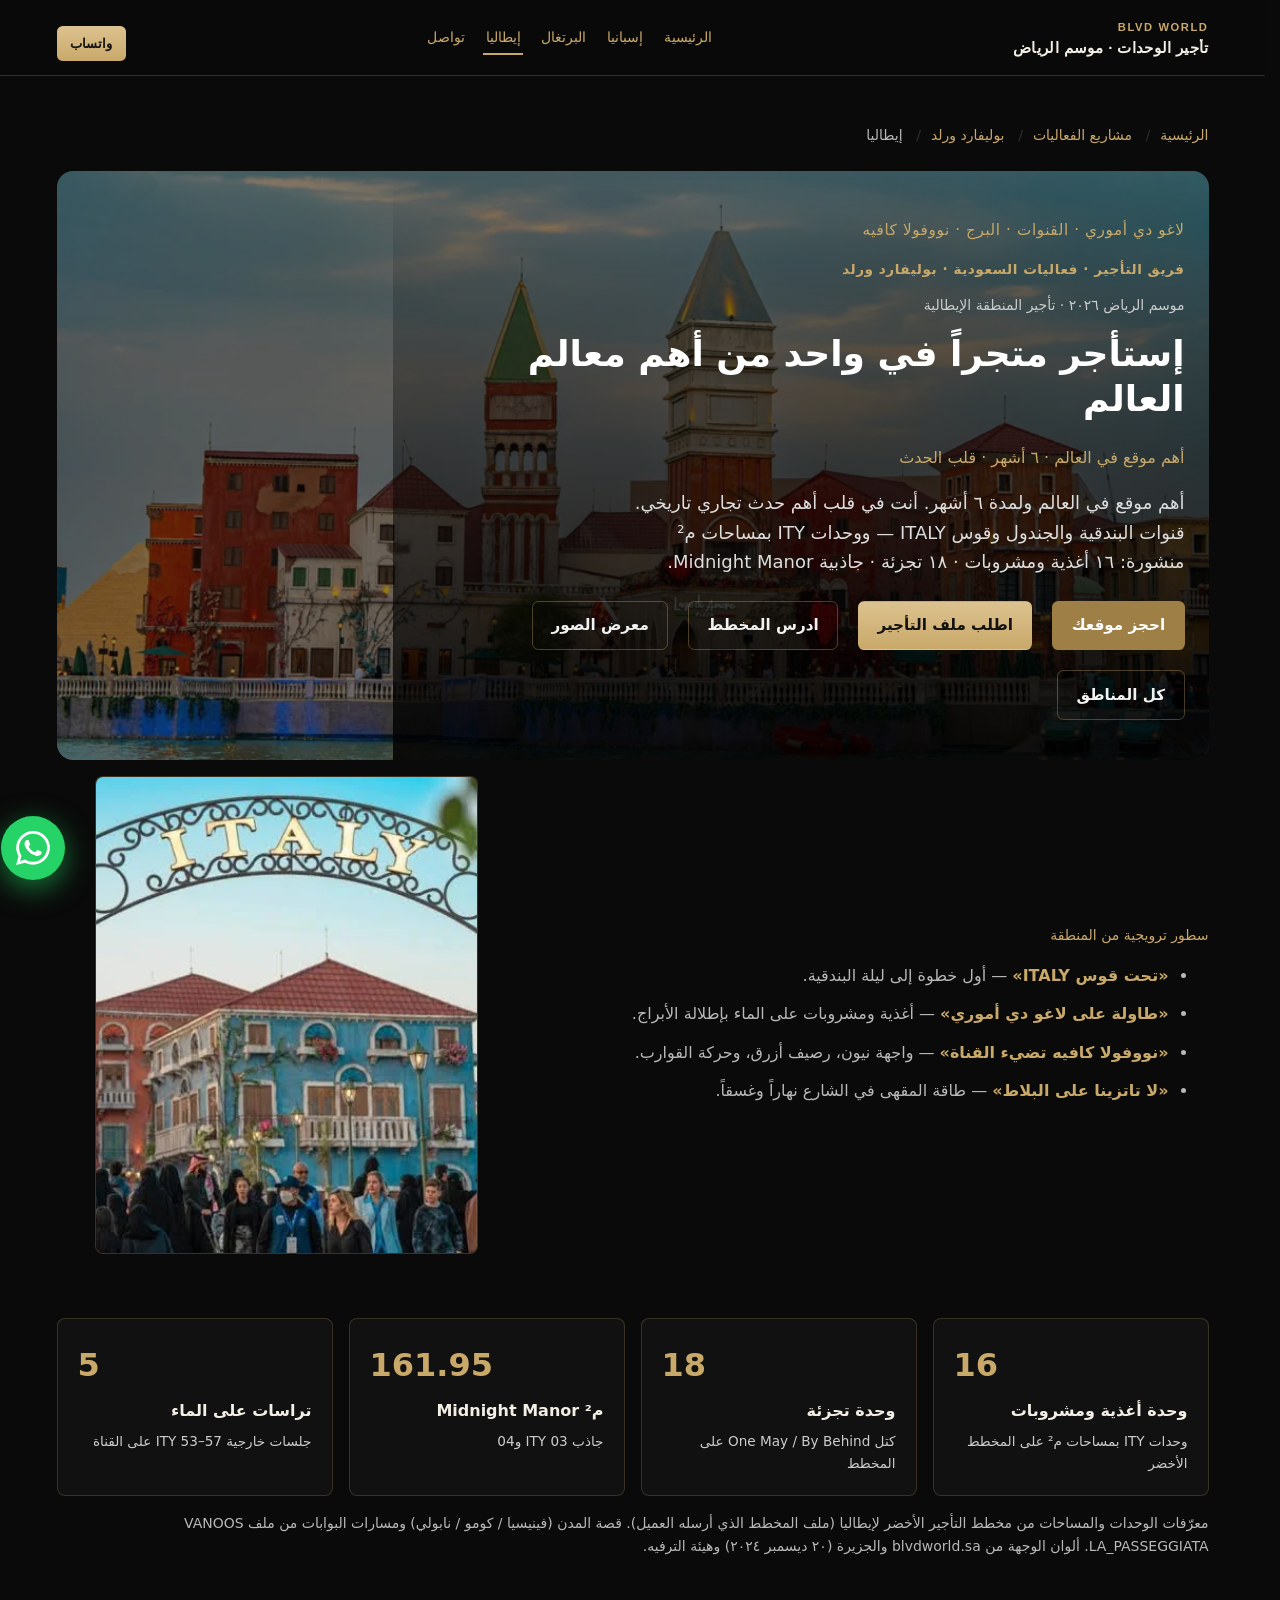
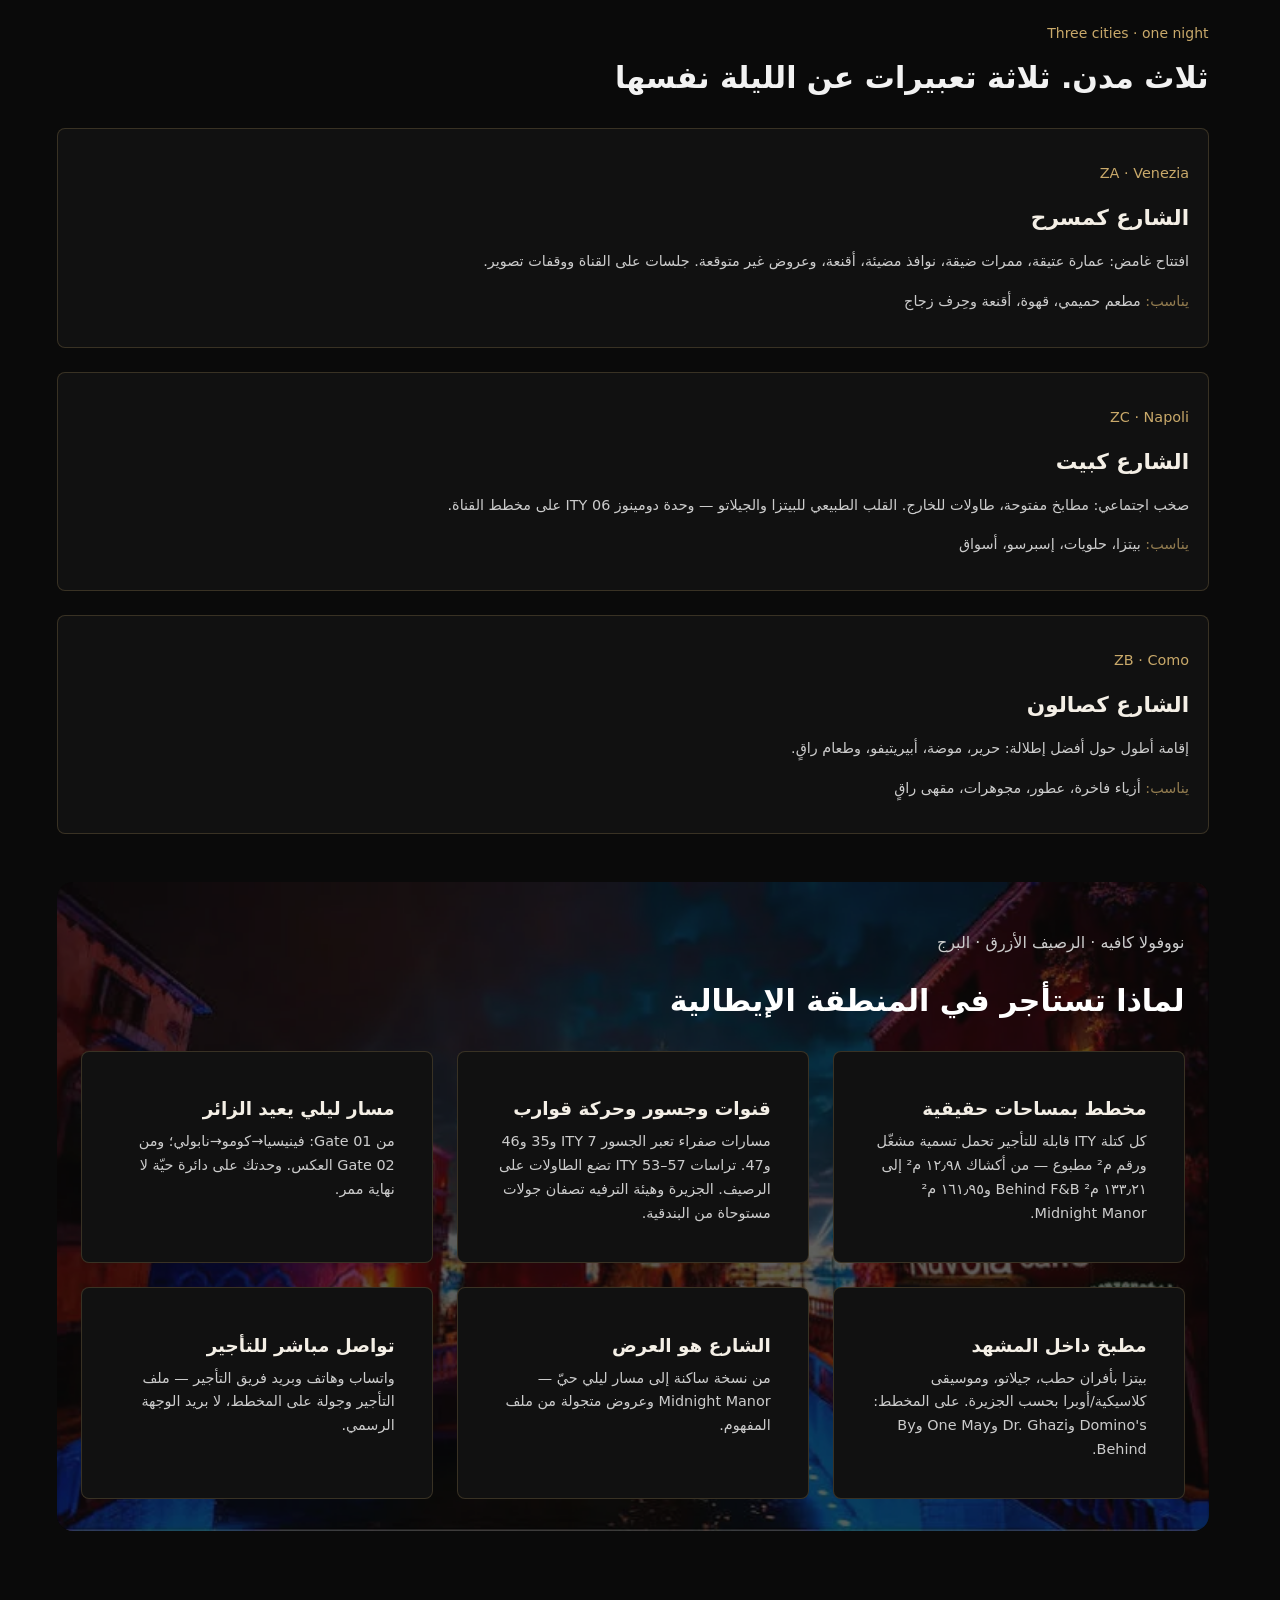
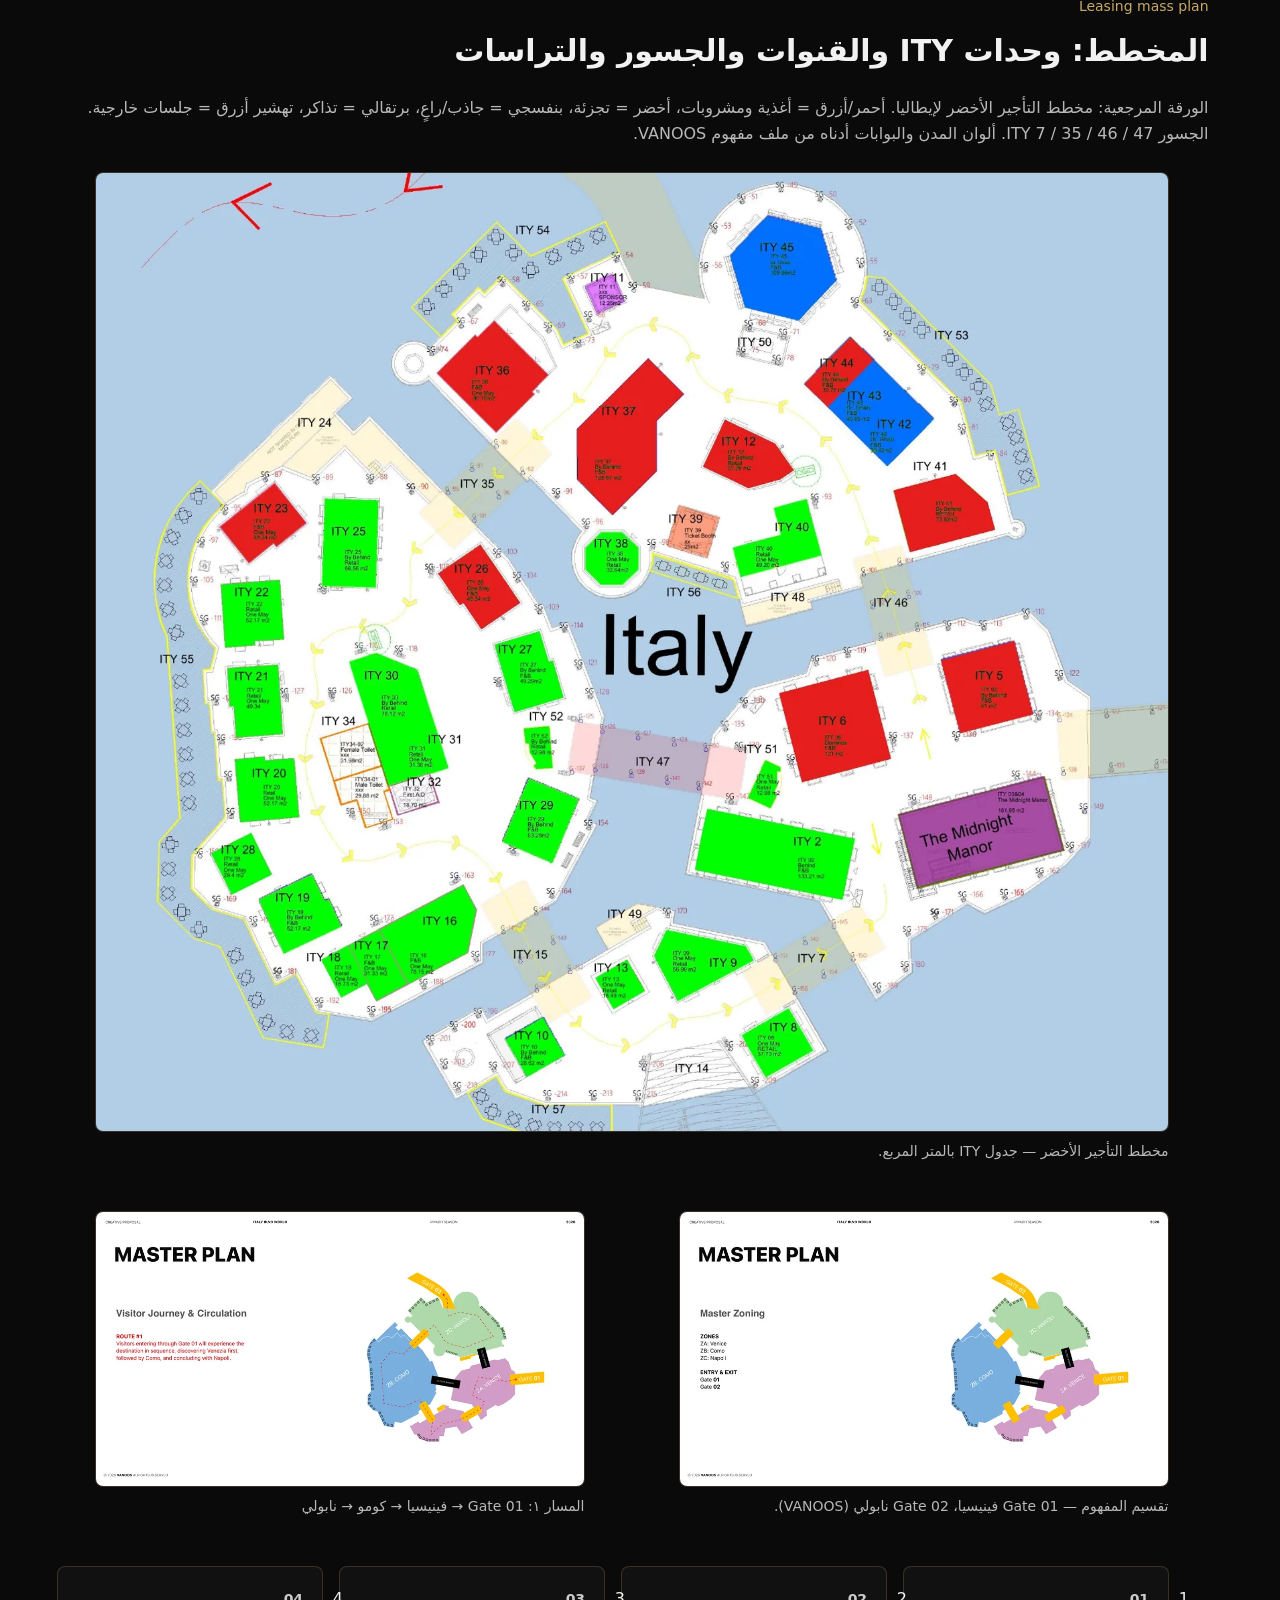
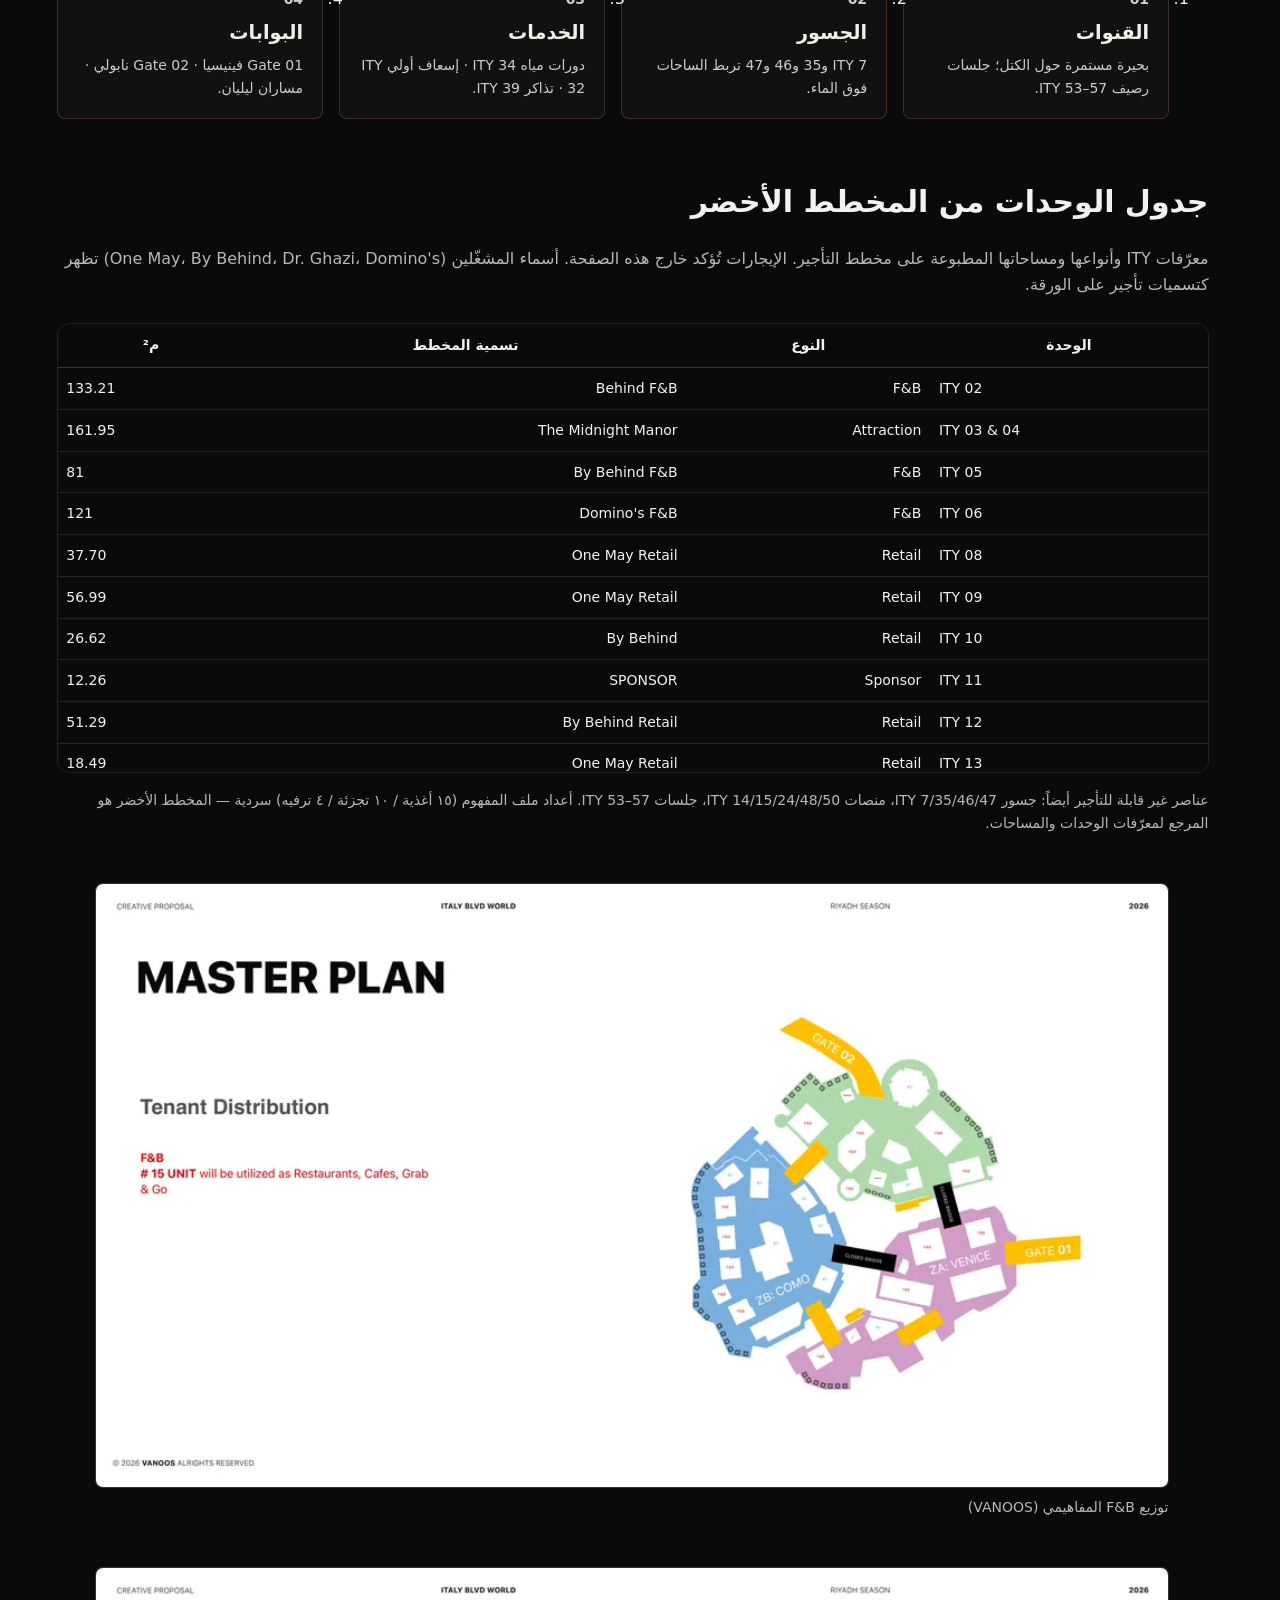
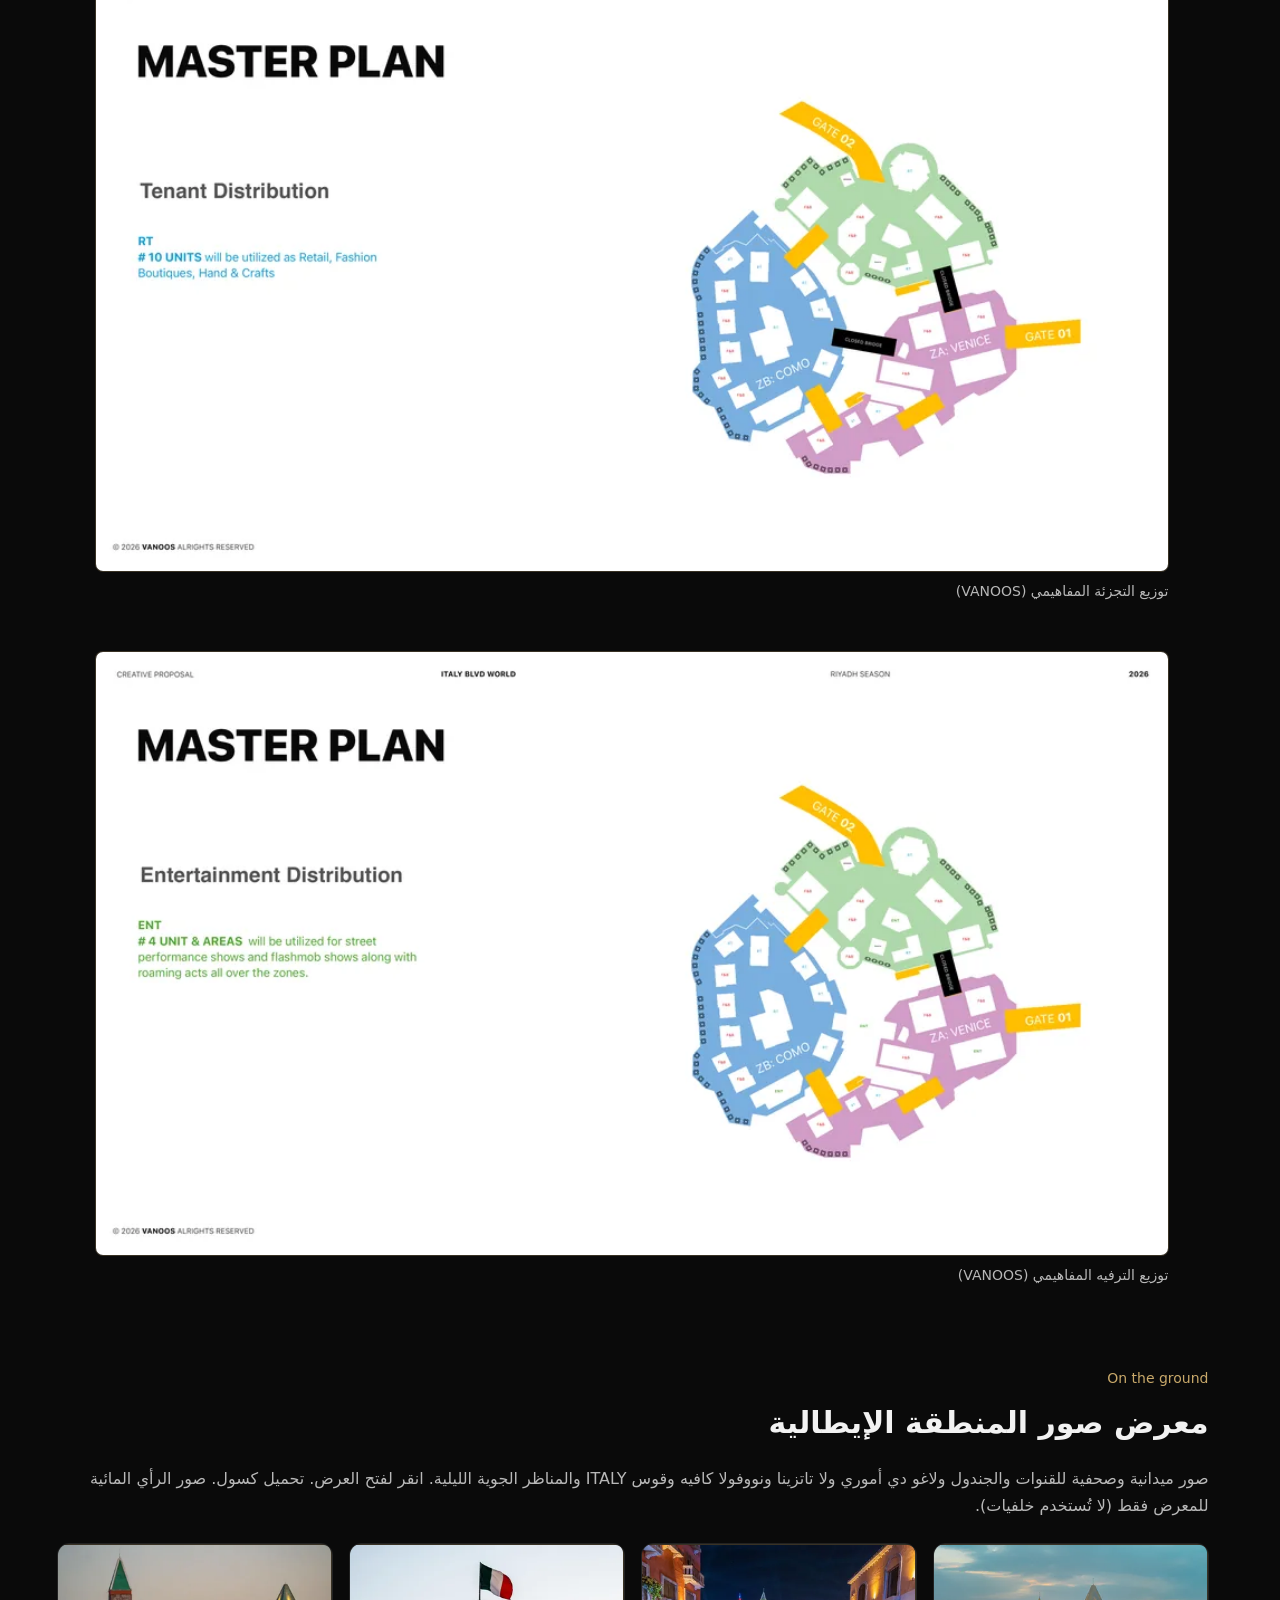
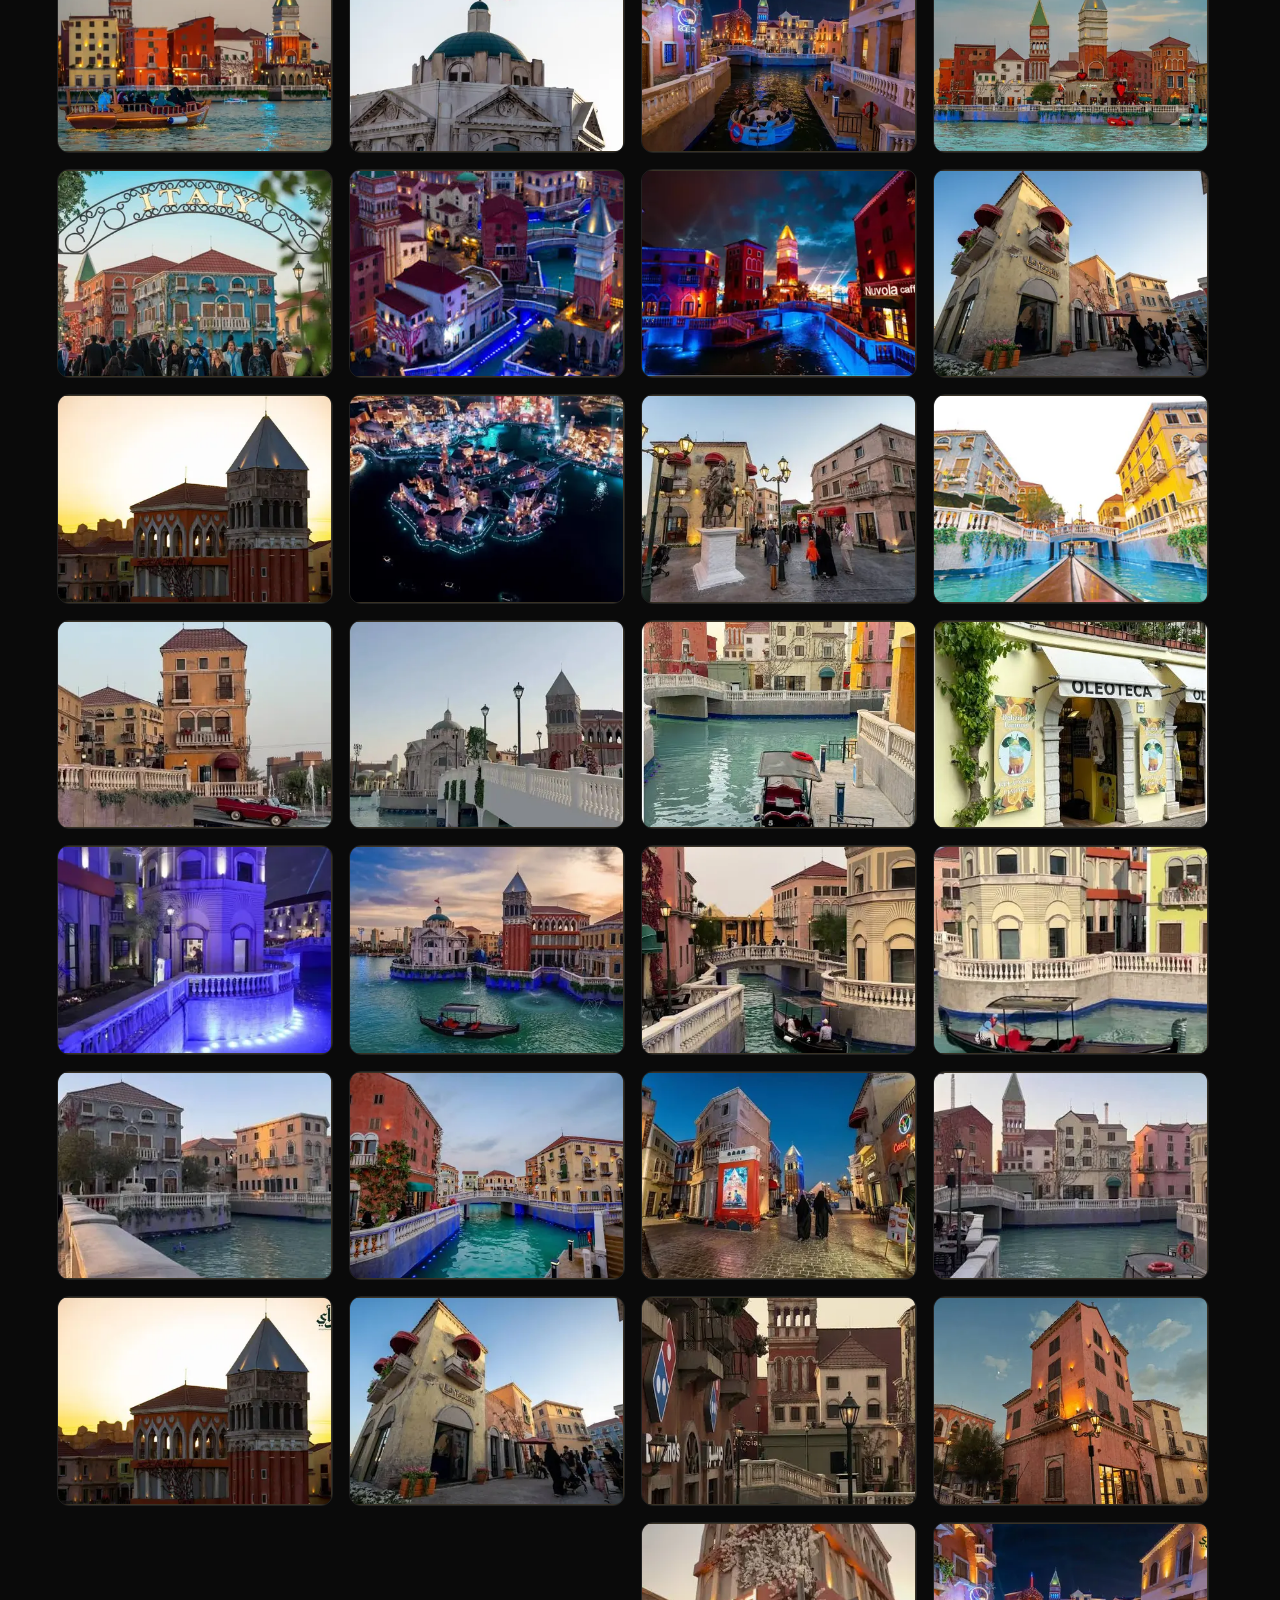
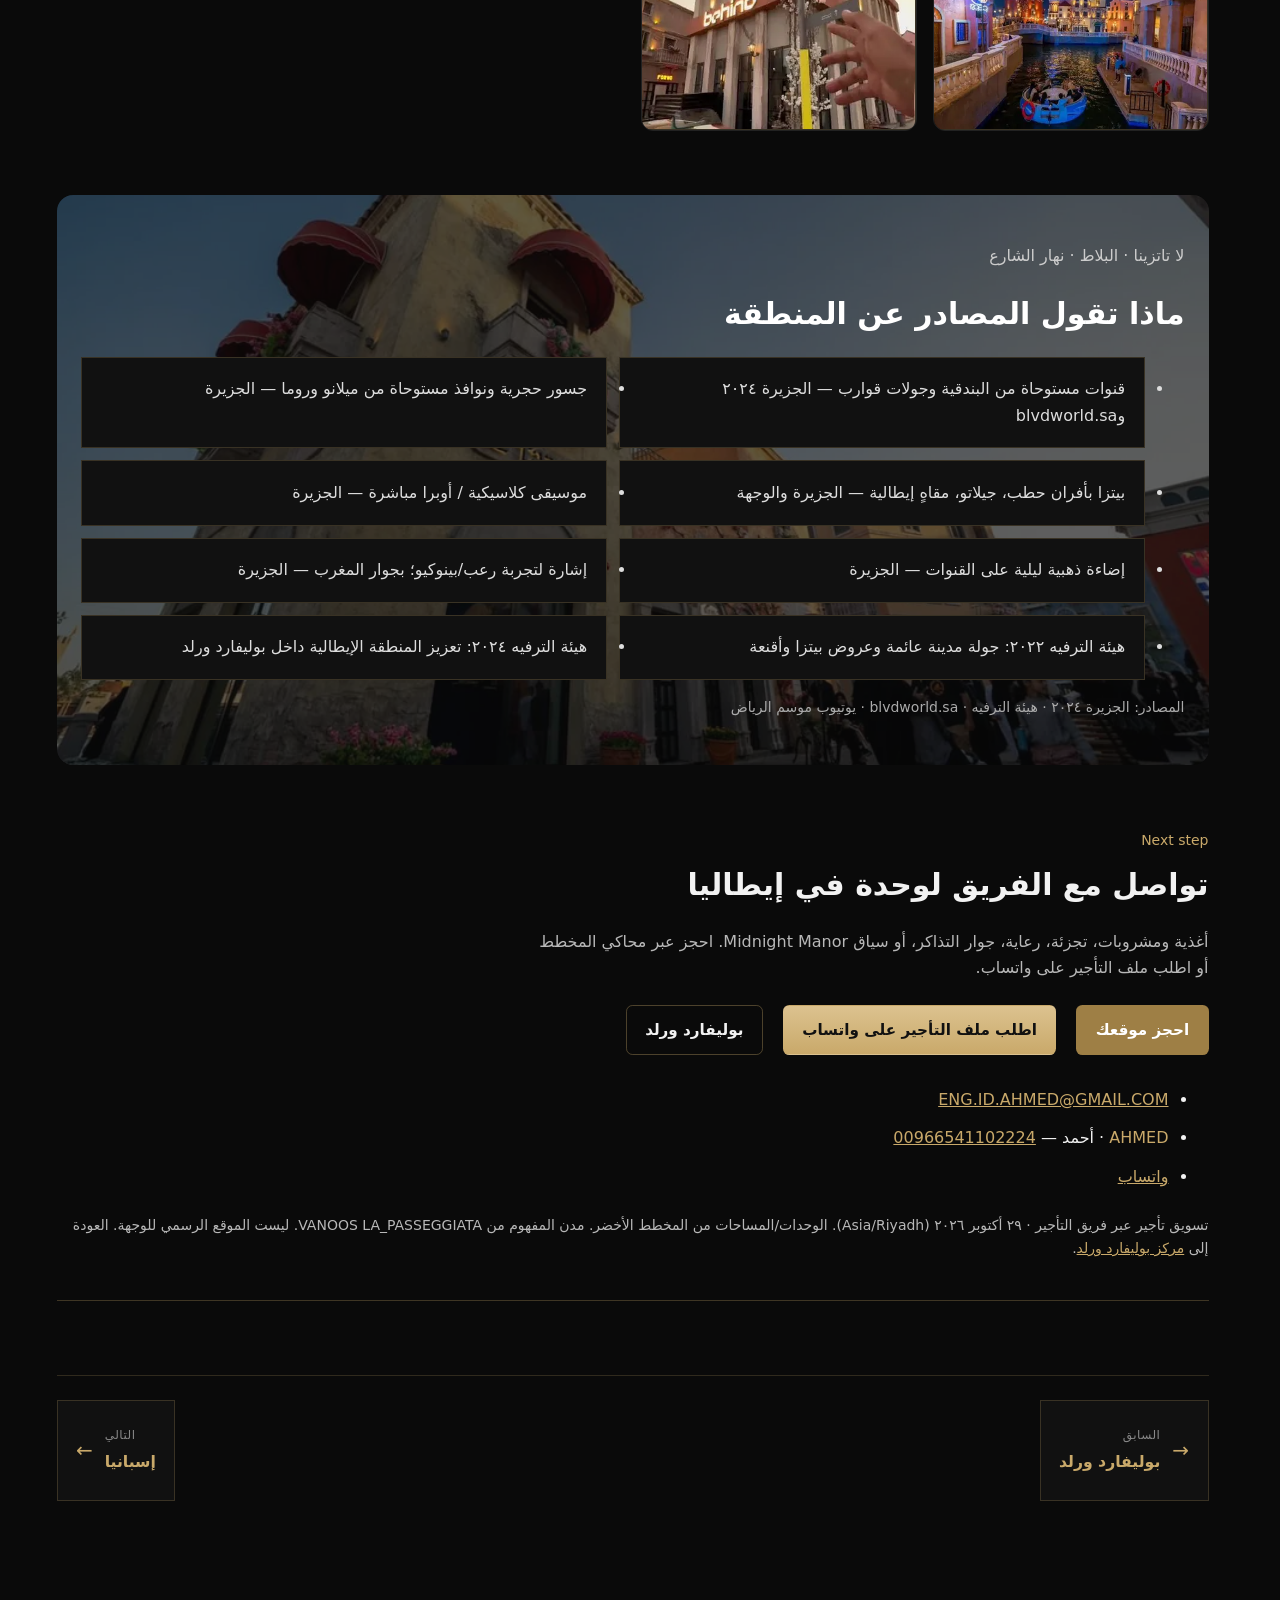
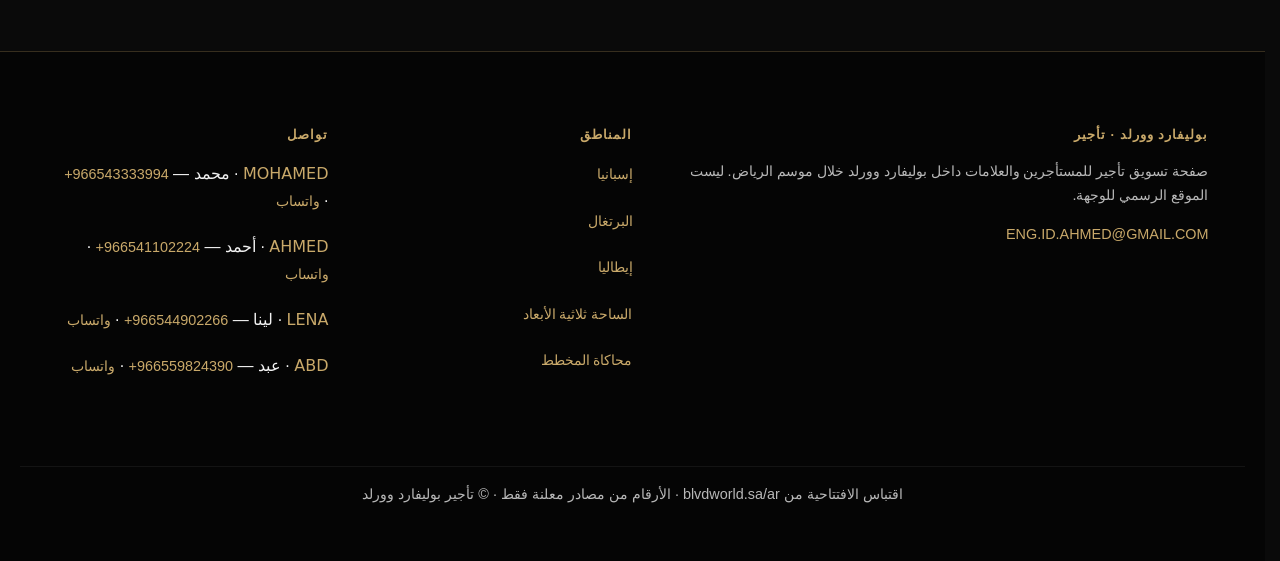
==== commit c355b7fc: "Restore WhatsApp FAB and add shared image lightbox Floating green WhatsApp FAB (966543333994) on all" ====
--- a/italy/index.html
+++ b/italy/index.html
@@ -21,6 +21,8 @@
 <link rel="stylesheet" href="/assets/site/bw-theme.css">
 <link rel="stylesheet" href="/assets/site/bw-extra.css">
 
+<link rel="stylesheet" href="/assets/site/wa-fab.css">
+<link rel="stylesheet" href="/assets/site/site-lightbox.css">
 </head>
 <body class="bw-site">
 <header class="ev-header">
@@ -199,7 +201,6 @@
 <li><a href="https://wa.me/966541102224" target="_blank" rel="noopener">واتساب</a></li></ul>
 <p class="mt-6 text-sm text-muted">تسويق تأجير عبر فريق التأجير · ٢٩ أكتوبر ٢٠٢٦ (Asia/Riyadh). الوحدات/المساحات من المخطط الأخضر. مدن المفهوم من VANOOS LA_PASSEGGIATA. ليست الموقع الرسمي للوجهة. العودة إلى <a href="/">مركز بوليفارد ورلد</a>.</p></section>
 <section class="sec bw-pager-sec"><div class="bw-wrap"><nav class="bw-pager" aria-label="تنقل الأقسام"><a class="bw-pager-prev" href="/" rel="prev"><span class="bw-pager-arrow" aria-hidden="true">→</span><span class="bw-pager-meta"><span class="bw-pager-k">السابق</span><span class="bw-pager-t">بوليفارد ورلد</span></span></a><a class="bw-pager-next" href="/spain/" rel="next"><span class="bw-pager-meta"><span class="bw-pager-k">التالي</span><span class="bw-pager-t">إسبانيا</span></span> <span class="bw-pager-arrow" aria-hidden="true">←</span></a></nav></div></section>
-<dialog class="bw-lightbox" id="bw-italy-lightbox" aria-label="Photo lightbox"><button type="button" class="bw-lightbox-close" data-bw-lb-close aria-label="Close">×</button><button type="button" class="bw-lightbox-nav prev" data-bw-lb-prev aria-label="Previous">‹</button><button type="button" class="bw-lightbox-nav next" data-bw-lb-next aria-label="Next">›</button><img src="" alt=""><p class="bw-lightbox-cap" data-bw-lb-cap></p></dialog>
 </main>
 <footer class="ev-footer" id="contact">
   <div class="ev-footer-inner">
@@ -229,6 +230,7 @@
   <p class="ev-copy">اقتباس الافتتاحية من blvdworld.sa/ar · الأرقام من مصادر معلنة فقط · © تأجير بوليفارد وورلد</p>
 </footer>
 <script src="/assets/site/site.js" defer></script>
-<script src="/assets/site/italy-lightbox.js" defer></script>
+<script src="/assets/site/site-lightbox.js" defer></script>
+<script src="/assets/site/wa-fab.js" defer></script>
 </body>
 </html>
--- a/assets/site/wa-fab.css
+++ b/assets/site/wa-fab.css
@@ -0,0 +1,30 @@
+#blvd-wa-fab{
+  position:fixed!important;
+  left:16px!important;right:auto!important;
+  bottom:20px!important;top:auto!important;
+  transform:none!important;
+  z-index:99990!important;
+  width:64px!important;height:64px!important;
+  display:flex!important;align-items:center!important;justify-content:center!important;
+  border-radius:50%!important;background:#25D366!important;color:#fff!important;
+  border:none!important;
+  box-shadow:0 8px 28px rgba(37,211,102,.55),0 2px 10px rgba(0,0,0,.4)!important;
+  text-decoration:none!important;margin:0!important;padding:0!important;cursor:pointer!important;
+  animation:blvdWaPulse 2.2s ease-in-out infinite!important;
+  -webkit-tap-highlight-color:transparent!important;
+}
+#blvd-wa-fab svg{width:34px!important;height:34px!important;display:block!important;fill:#fff!important;pointer-events:none!important}
+#blvd-wa-fab:hover,#blvd-wa-fab:focus-visible{
+  transform:scale(1.1)!important;outline:2px solid #fff!important;outline-offset:3px!important;
+}
+@keyframes blvdWaPulse{
+  0%,100%{box-shadow:0 8px 28px rgba(37,211,102,.55),0 2px 10px rgba(0,0,0,.4),0 0 0 0 rgba(37,211,102,.4)}
+  50%{box-shadow:0 8px 28px rgba(37,211,102,.55),0 2px 10px rgba(0,0,0,.4),0 0 0 12px rgba(37,211,102,0)}
+}
+@media (max-width:480px){
+  #blvd-wa-fab{width:58px!important;height:58px!important;left:12px!important;bottom:16px!important}
+  #blvd-wa-fab svg{width:30px!important;height:30px!important}
+}
+@media (prefers-reduced-motion:reduce){#blvd-wa-fab{animation:none!important}}
+/* Do not sit on top of lightbox */
+html.bw-lb-open #blvd-wa-fab{visibility:hidden!important;pointer-events:none!important}
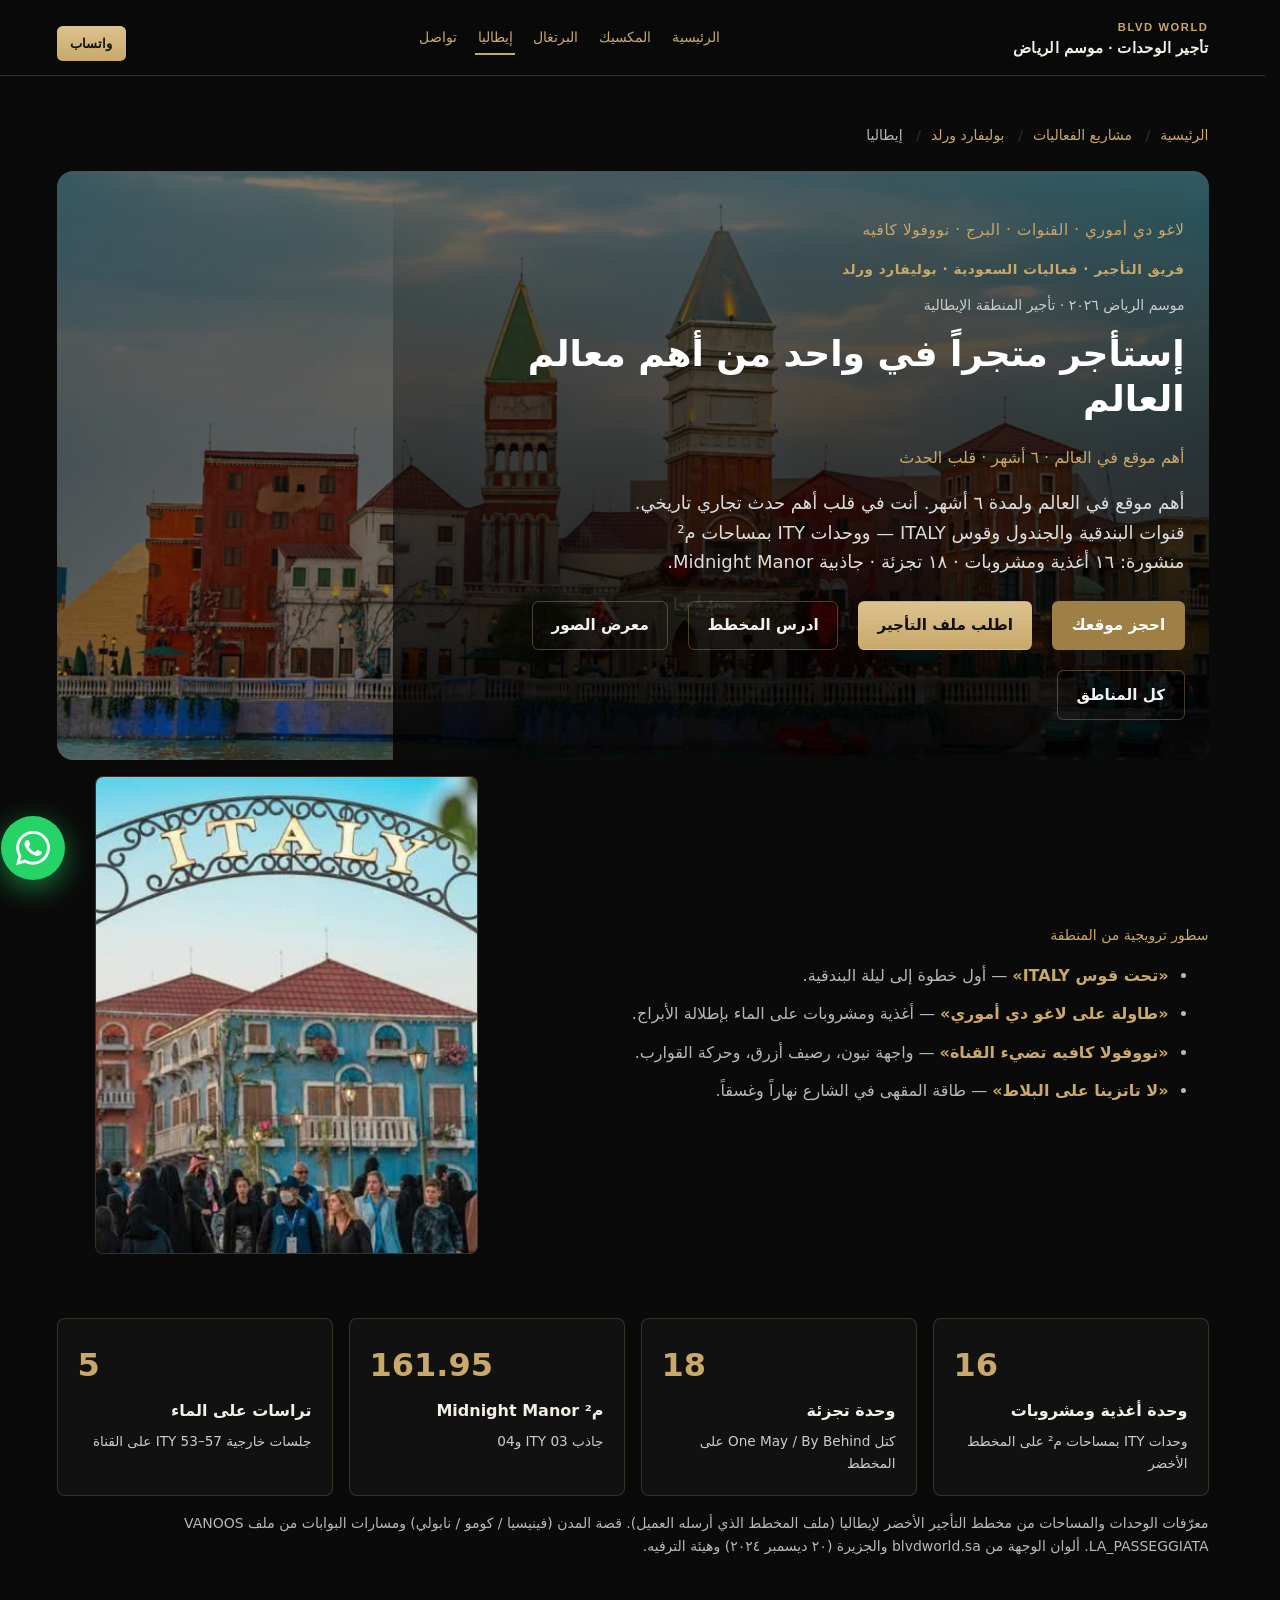
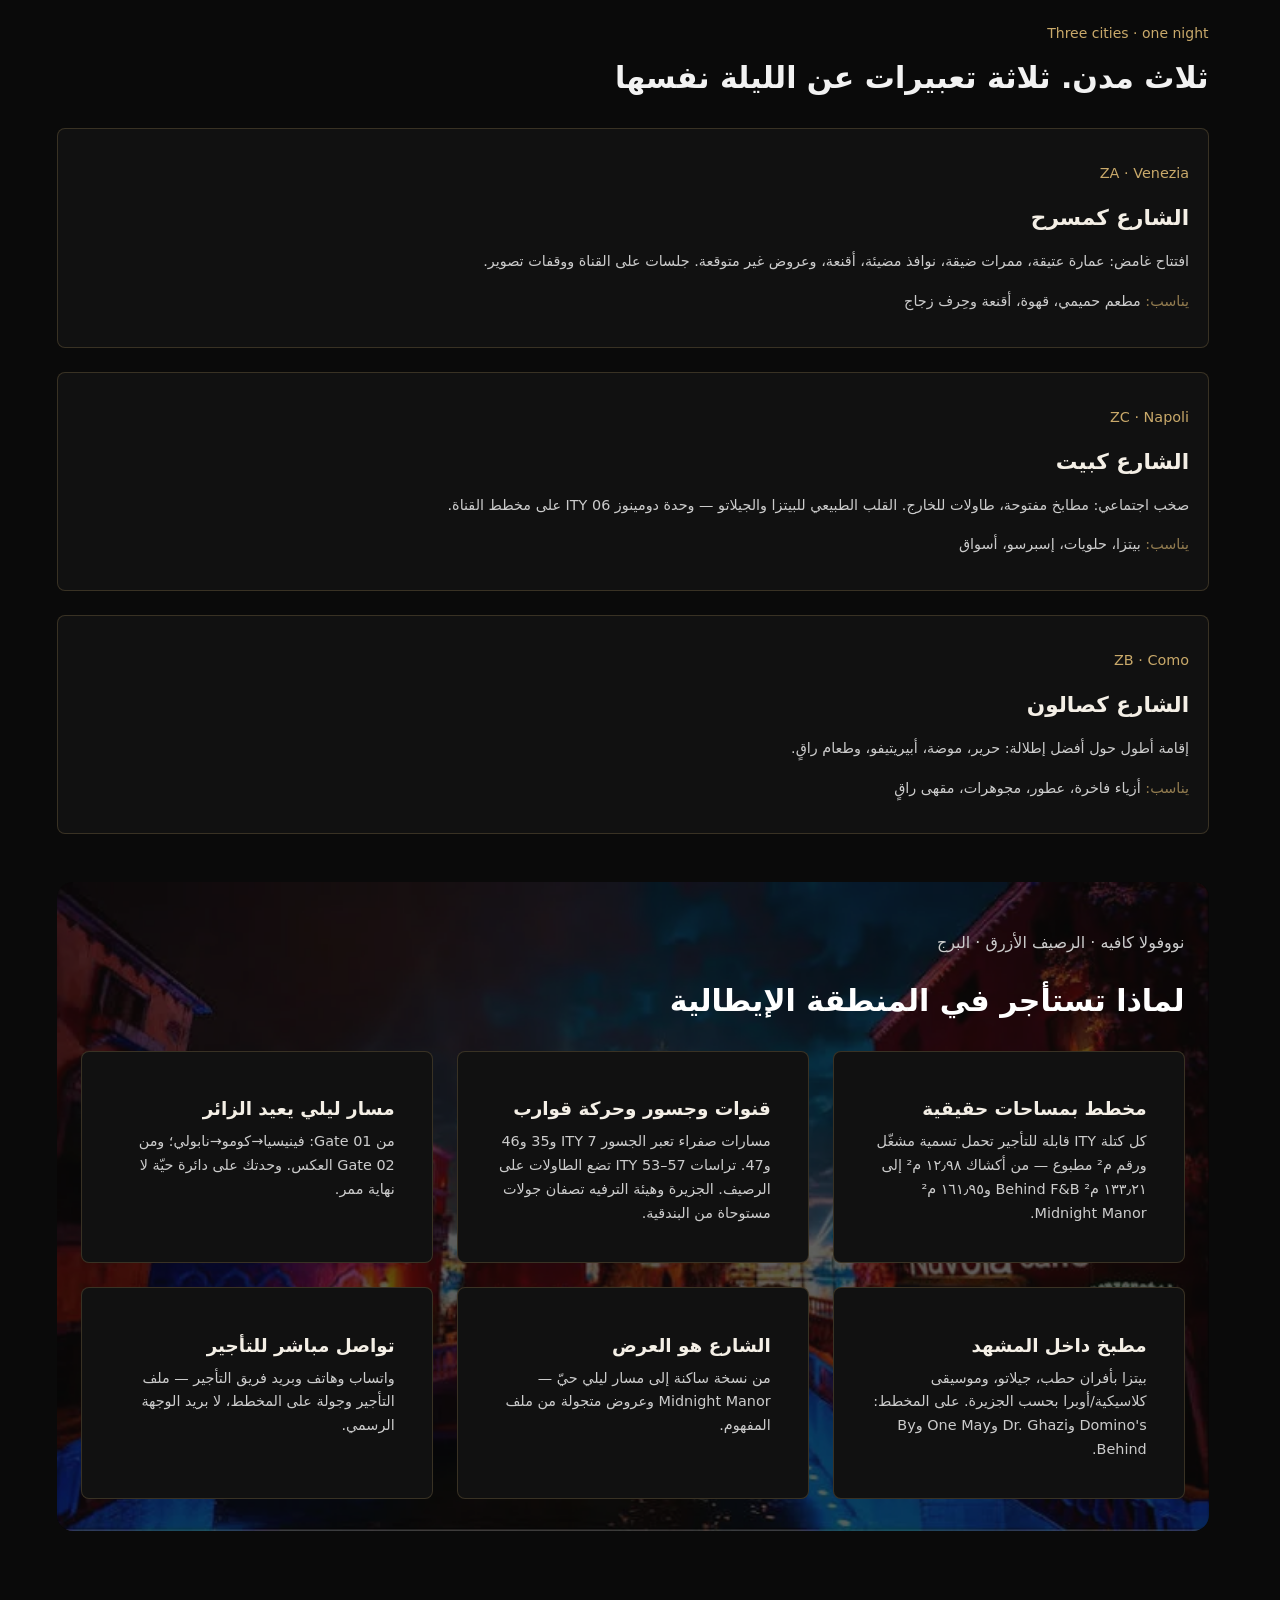
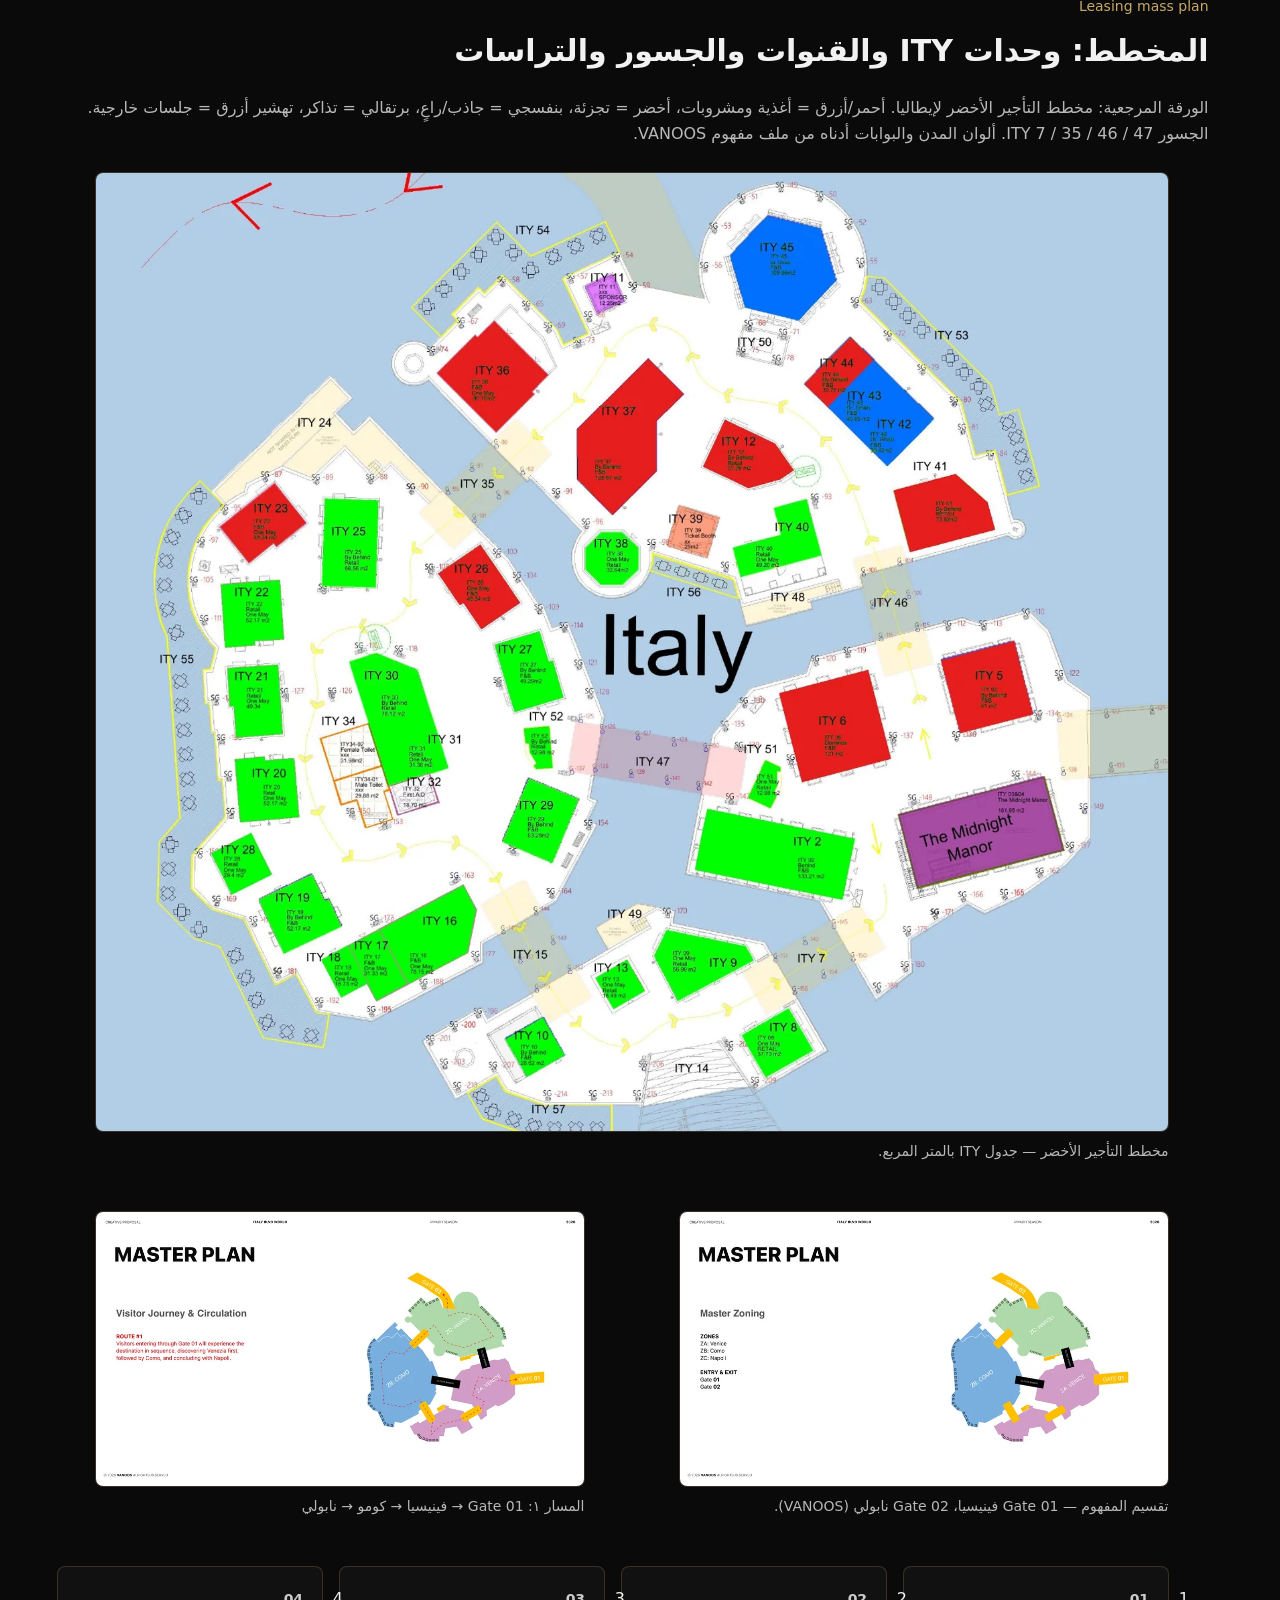
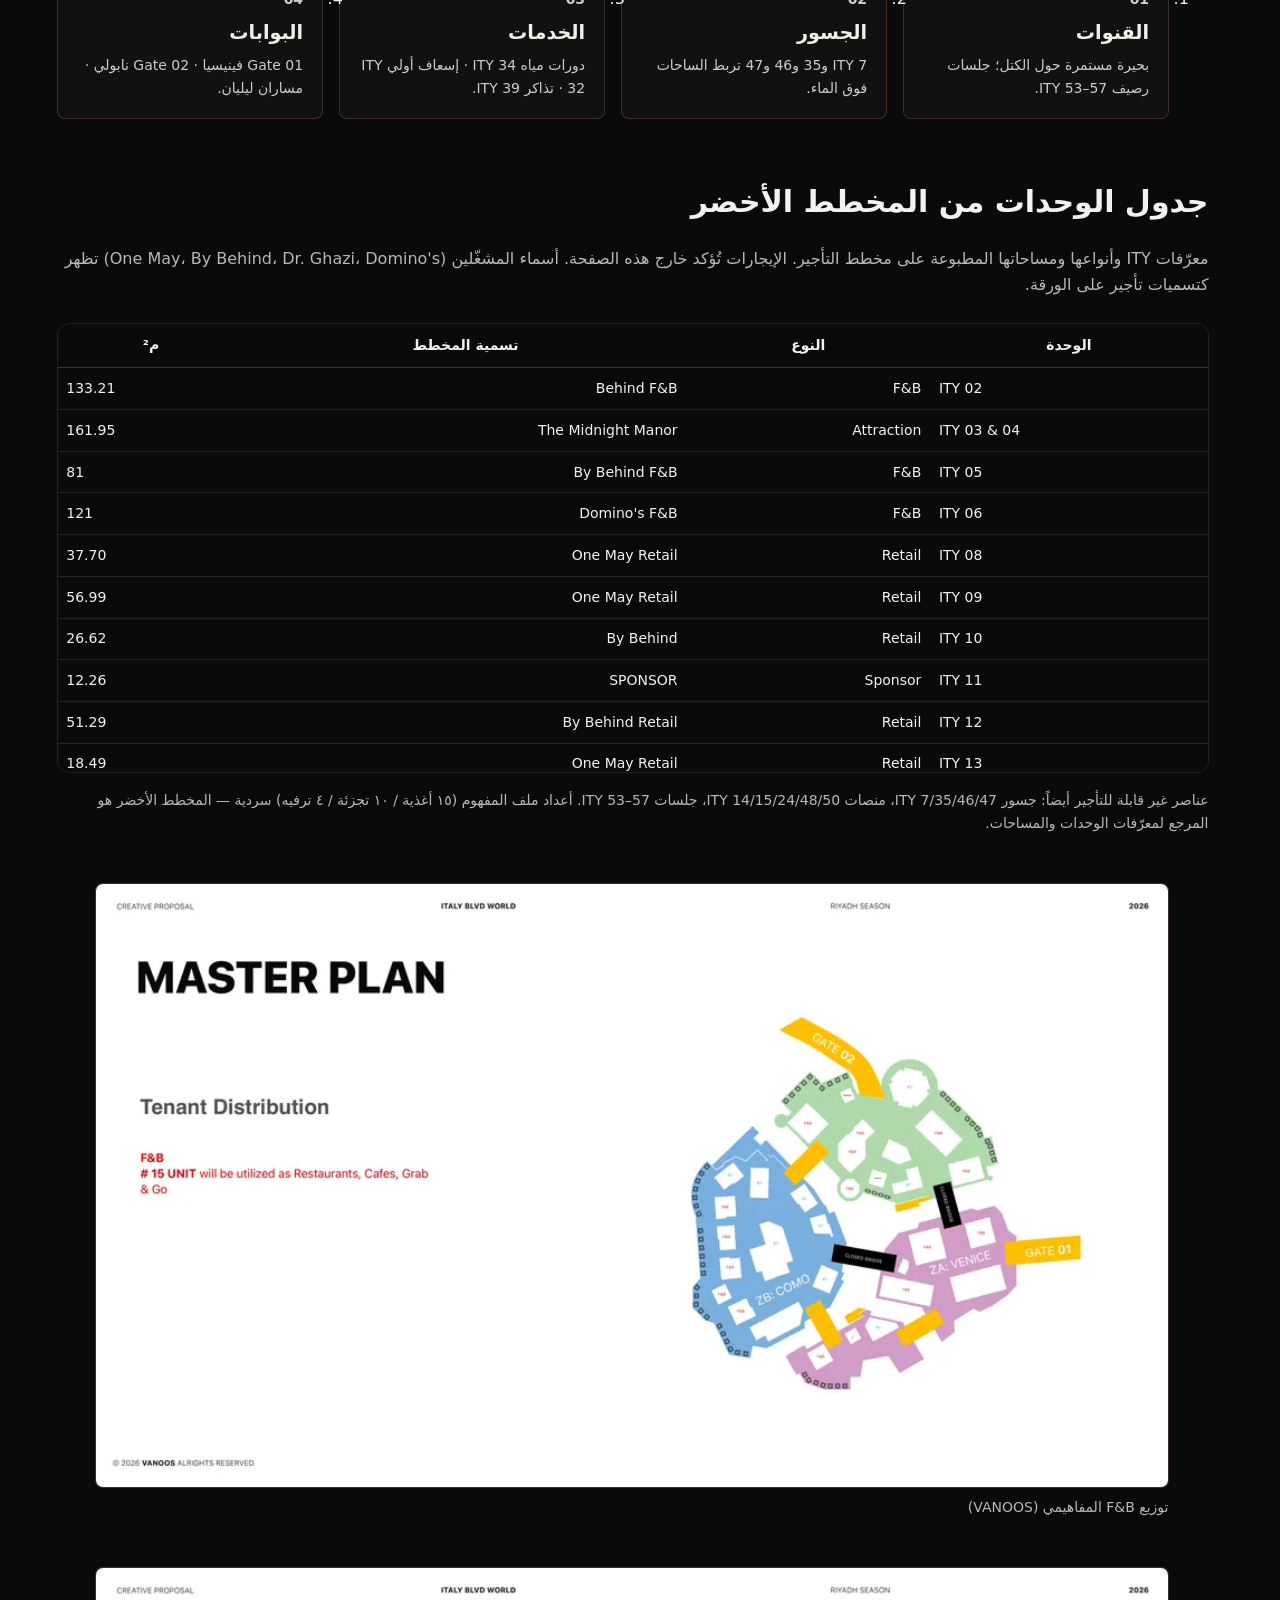
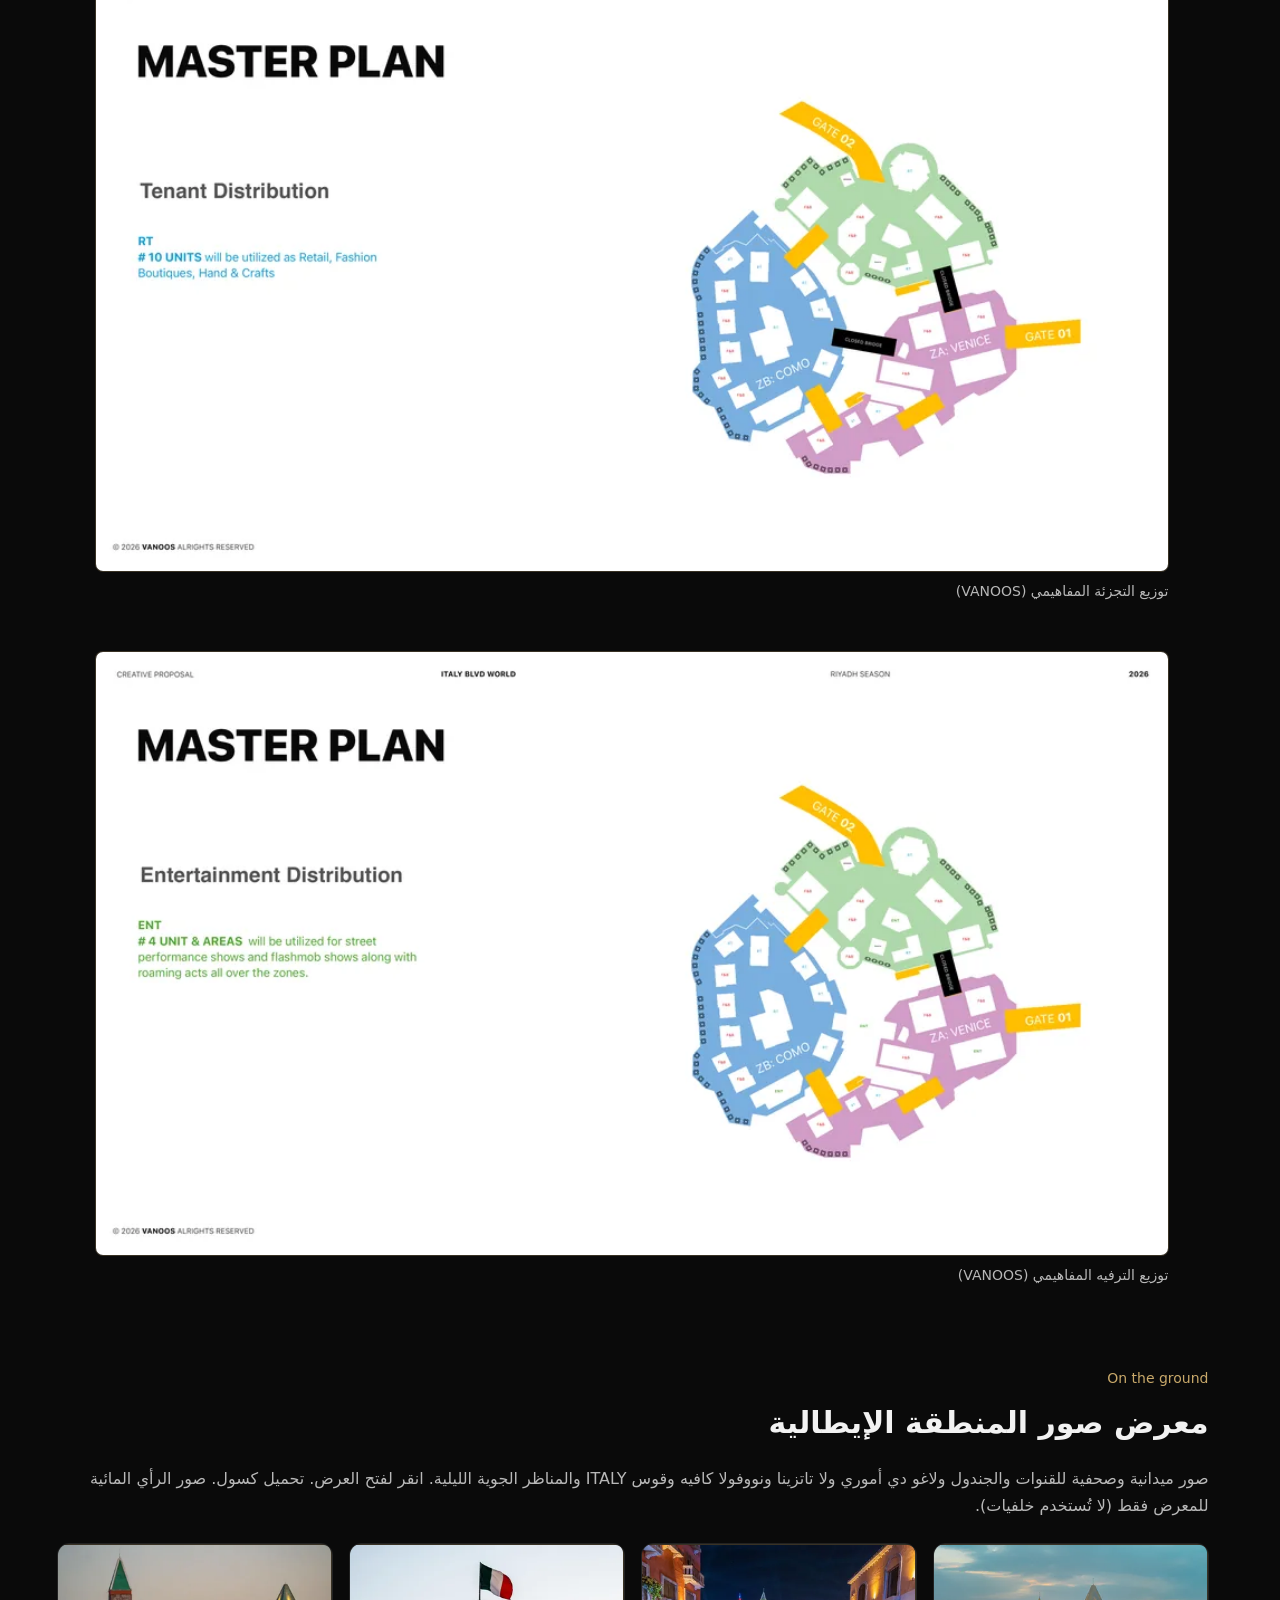
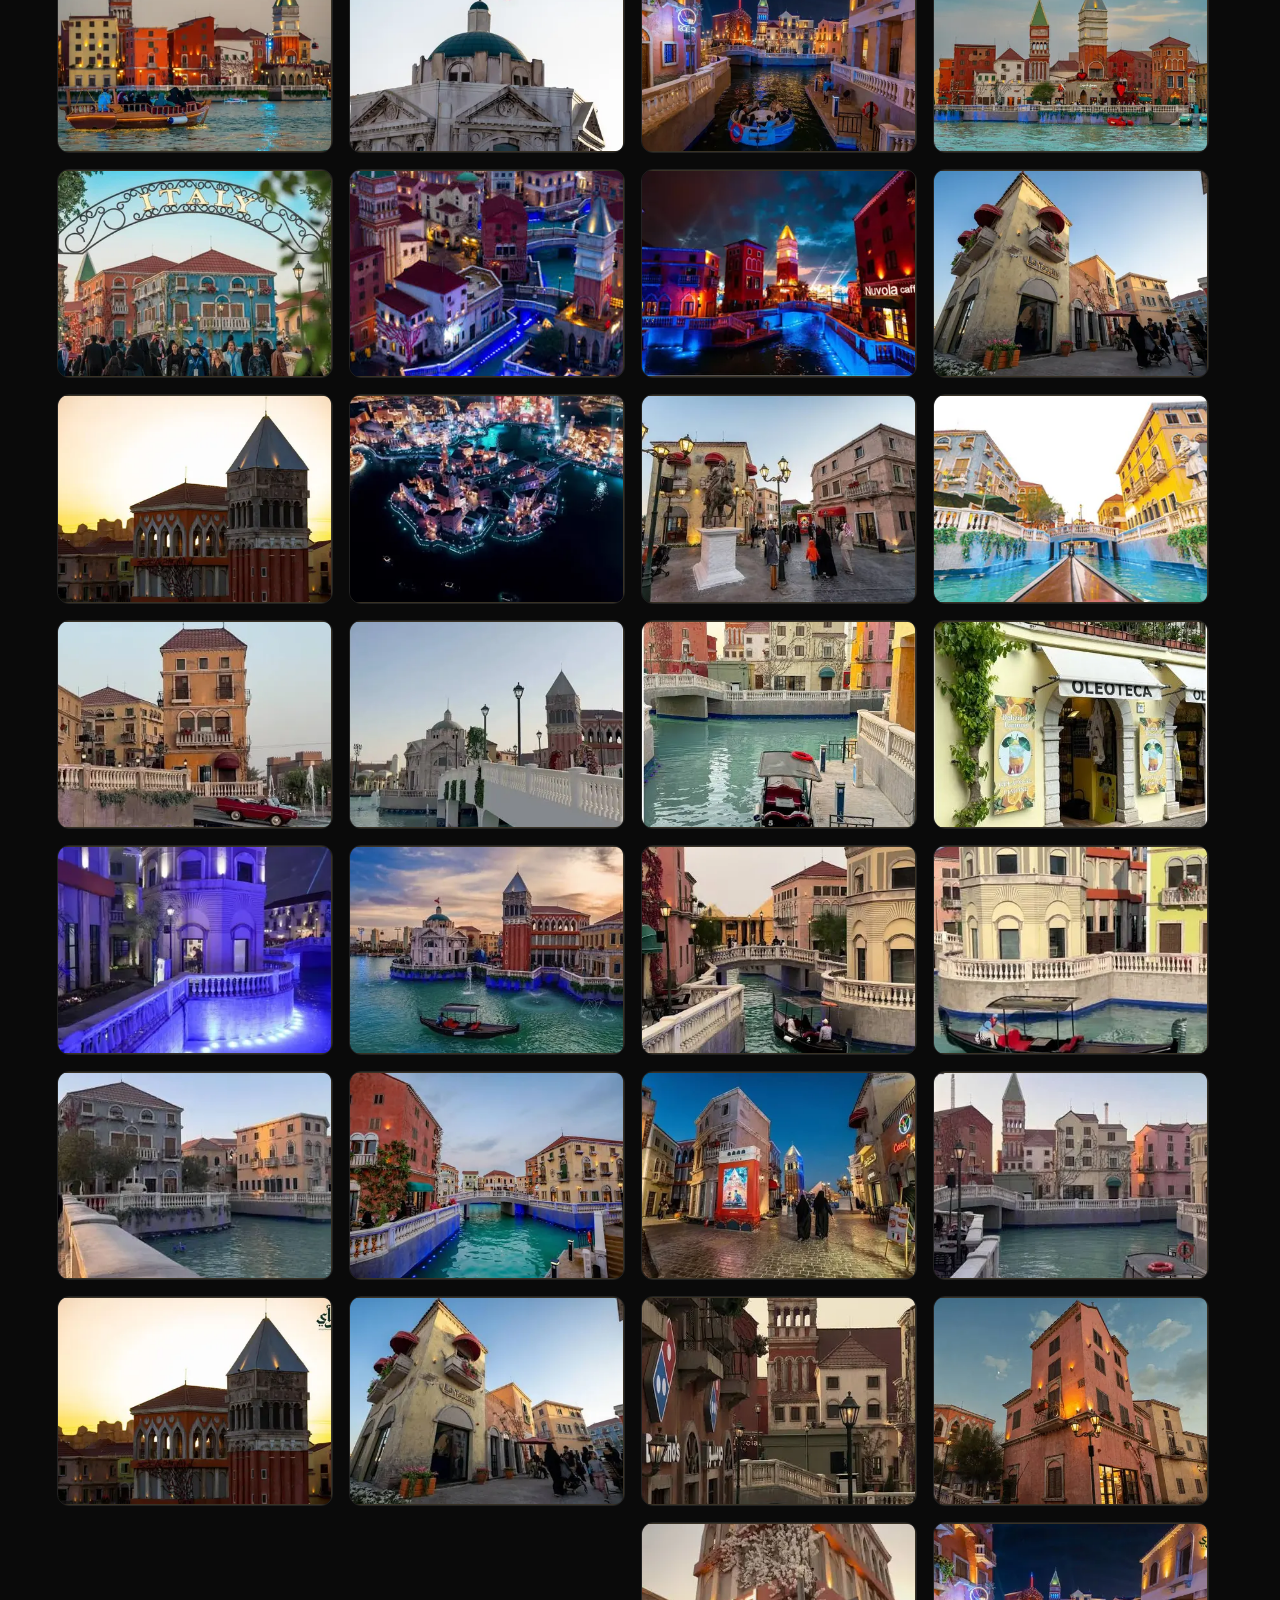
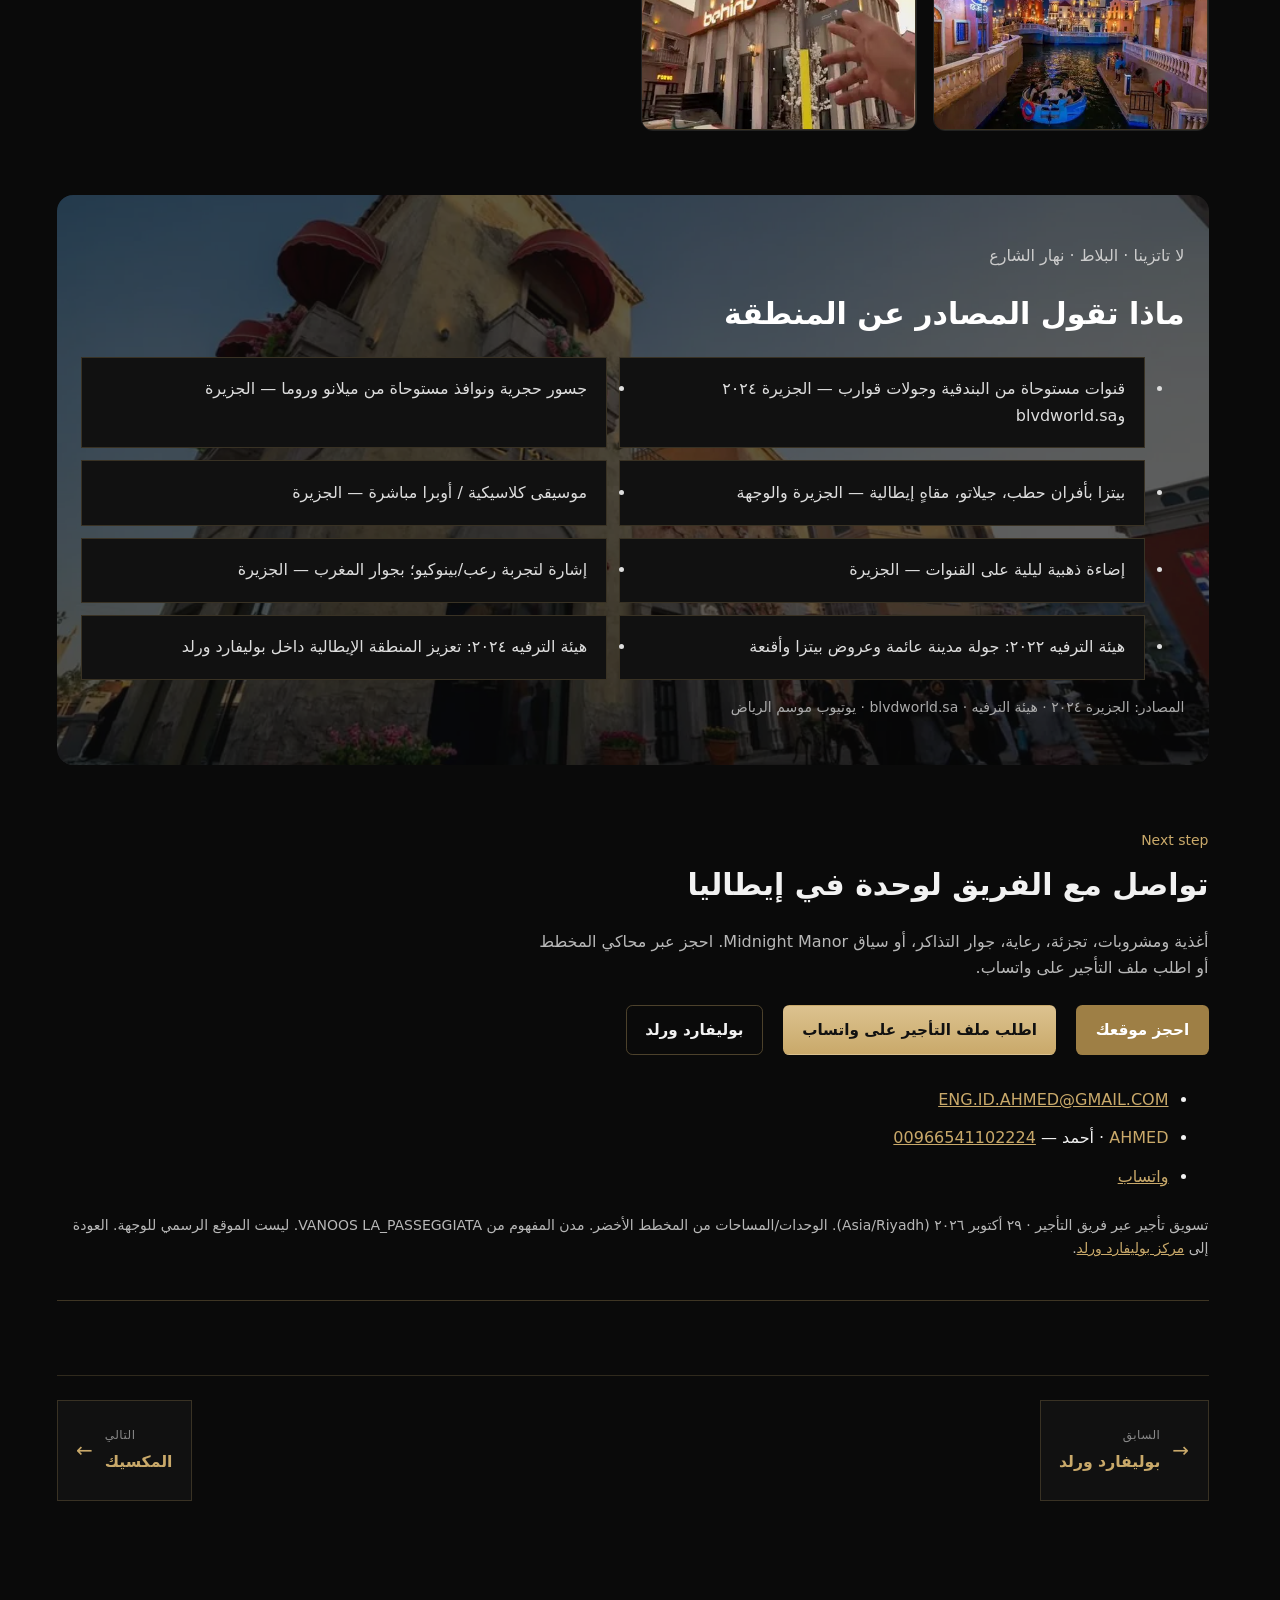
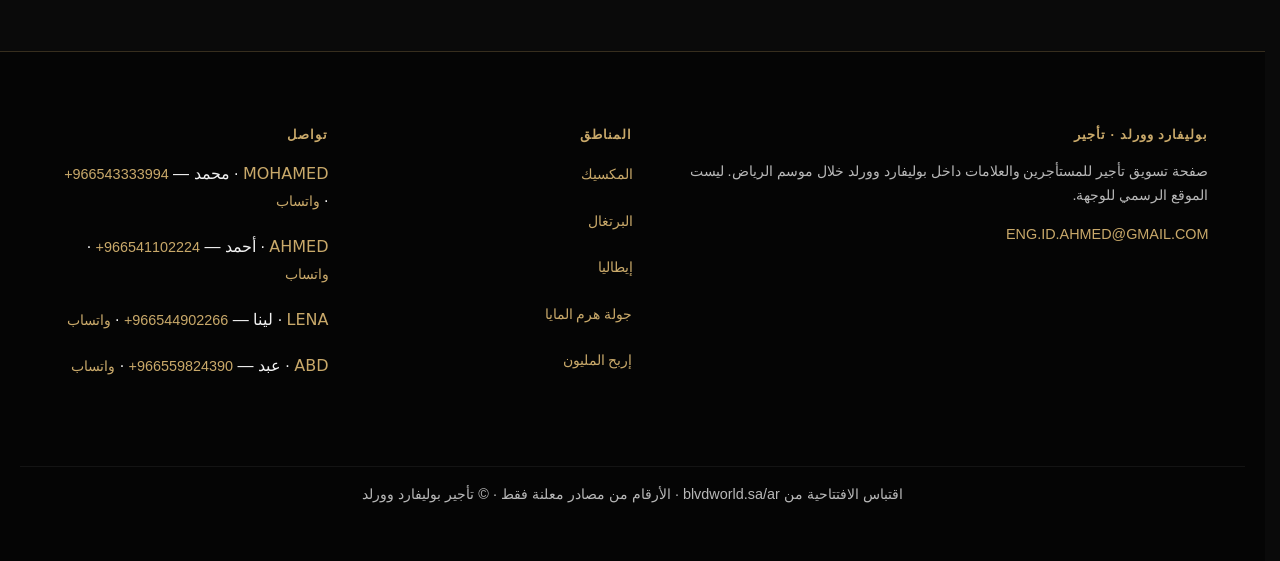
==== commit 70d50524: "Replace Spain zone with Mexico (blvdworld-sa source); redirect old Spain/plaza/simulate URLs; clean " ====
--- a/italy/index.html
+++ b/italy/index.html
@@ -33,7 +33,7 @@
     </a>
     <nav class="ev-nav" aria-label="القائمة الرئيسية">
       <a href="/">الرئيسية</a>
-      <a href="/spain/">إسبانيا</a>
+      <a href="/mexico/">المكسيك</a>
       <a href="/portugal/">البرتغال</a>
       <a href="/italy/" aria-current="page">إيطاليا</a>
       <a href="#contact">تواصل</a>
@@ -43,7 +43,7 @@
   </div>
   <div class="ev-nav-panel" id="ev-panel" data-ev-panel>
     <a href="/">الرئيسية</a>
-    <a href="/spain/">إسبانيا</a>
+    <a href="/mexico/">المكسيك</a>
     <a href="/portugal/">البرتغال</a>
     <a href="/italy/" aria-current="page">إيطاليا</a>
     <a href="#contact">تواصل</a>
@@ -63,7 +63,7 @@
 <p class="bw-latin mt-2 text-xl" style="color:#c9a96a">أهم موقع في العالم · ٦ أشهر · قلب الحدث</p>
 <p class="mt-4 max-w-xl text-lg" style="color:#ddd">أهم موقع في العالم ولمدة ٦ أشهر. أنت في قلب أهم حدث تجاري تاريخي. قنوات البندقية والجندول وقوس ITALY — ووحدات ITY بمساحات م² منشورة: ١٦ أغذية ومشروبات · ١٨ تجزئة · جاذبية Midnight Manor.</p>
 <div class="mt-6 flex flex-wrap gap-3">
-<a class="bw-btn bw-btn-primary" href="/spain/simulate/">احجز موقعك</a>
+<a class="bw-btn bw-btn-primary" href="/mexico/simulate/">احجز موقعك</a>
 <a class="bw-btn bw-btn-gold" href="https://wa.me/966541102224?text=%D8%A3%D8%B1%D8%BA%D8%A8%20%D9%81%D9%8A%20%D9%85%D9%84%D9%81%20%D8%AA%D8%A3%D8%AC%D9%8A%D8%B1%20%D8%A5%D9%8A%D8%B7%D8%A7%D9%84%D9%8A%D8%A7%20%D8%A8%D9%88%D9%84%D9%8A%D9%81%D8%A7%D8%B1%D8%AF%20%D9%88%D9%88%D8%B1%D9%84%D8%AF" target="_blank" rel="noopener">اطلب ملف التأجير</a>
 <a class="bw-btn bw-btn-ghost" href="#master-plan">ادرس المخطط</a>
 <a class="bw-btn bw-btn-ghost" href="#photo-gallery">معرض الصور</a>
@@ -193,14 +193,14 @@
 <h2 class="mt-2 text-3xl text-ink">تواصل مع الفريق لوحدة في إيطاليا</h2>
 <p class="mt-4 max-w-2xl text-muted">أغذية ومشروبات، تجزئة، رعاية، جوار التذاكر، أو سياق Midnight Manor. احجز عبر محاكي المخطط أو اطلب ملف التأجير على واتساب.</p>
 <div class="mt-6 flex flex-wrap gap-3">
-<a class="bw-btn bw-btn-primary" href="/spain/simulate/">احجز موقعك</a>
+<a class="bw-btn bw-btn-primary" href="/mexico/simulate/">احجز موقعك</a>
 <a class="bw-btn bw-btn-gold" href="https://wa.me/966541102224?text=%D8%A3%D8%B1%D8%BA%D8%A8%20%D9%81%D9%8A%20%D9%85%D9%84%D9%81%20%D8%AA%D8%A3%D8%AC%D9%8A%D8%B1%20%D8%A5%D9%8A%D8%B7%D8%A7%D9%84%D9%8A%D8%A7%20%D8%A8%D9%88%D9%84%D9%8A%D9%81%D8%A7%D8%B1%D8%AF%20%D9%88%D9%88%D8%B1%D9%84%D8%AF" target="_blank" rel="noopener">اطلب ملف التأجير على واتساب</a>
 <a class="bw-btn bw-btn-ghost" href="/">بوليفارد ورلد</a></div>
 <ul class="mt-6 space-y-3"><li><a href="mailto:ENG.ID.AHMED@GMAIL.COM">ENG.ID.AHMED@GMAIL.COM</a></li>
 <li><span class="bw-latin text-xs" lang="en">AHMED</span> · أحمد — <a href="tel:+966541102224" dir="ltr">00966541102224</a></li>
 <li><a href="https://wa.me/966541102224" target="_blank" rel="noopener">واتساب</a></li></ul>
 <p class="mt-6 text-sm text-muted">تسويق تأجير عبر فريق التأجير · ٢٩ أكتوبر ٢٠٢٦ (Asia/Riyadh). الوحدات/المساحات من المخطط الأخضر. مدن المفهوم من VANOOS LA_PASSEGGIATA. ليست الموقع الرسمي للوجهة. العودة إلى <a href="/">مركز بوليفارد ورلد</a>.</p></section>
-<section class="sec bw-pager-sec"><div class="bw-wrap"><nav class="bw-pager" aria-label="تنقل الأقسام"><a class="bw-pager-prev" href="/" rel="prev"><span class="bw-pager-arrow" aria-hidden="true">→</span><span class="bw-pager-meta"><span class="bw-pager-k">السابق</span><span class="bw-pager-t">بوليفارد ورلد</span></span></a><a class="bw-pager-next" href="/spain/" rel="next"><span class="bw-pager-meta"><span class="bw-pager-k">التالي</span><span class="bw-pager-t">إسبانيا</span></span> <span class="bw-pager-arrow" aria-hidden="true">←</span></a></nav></div></section>
+<section class="sec bw-pager-sec"><div class="bw-wrap"><nav class="bw-pager" aria-label="تنقل الأقسام"><a class="bw-pager-prev" href="/" rel="prev"><span class="bw-pager-arrow" aria-hidden="true">→</span><span class="bw-pager-meta"><span class="bw-pager-k">السابق</span><span class="bw-pager-t">بوليفارد ورلد</span></span></a><a class="bw-pager-next" href="/mexico/" rel="next"><span class="bw-pager-meta"><span class="bw-pager-k">التالي</span><span class="bw-pager-t">المكسيك</span></span> <span class="bw-pager-arrow" aria-hidden="true">←</span></a></nav></div></section>
 </main>
 <footer class="ev-footer" id="contact">
   <div class="ev-footer-inner">
@@ -212,11 +212,11 @@
     <div>
       <h2>المناطق</h2>
       <ul>
-        <li><a href="/spain/">إسبانيا</a></li>
+        <li><a href="/mexico/">المكسيك</a></li>
         <li><a href="/portugal/">البرتغال</a></li>
         <li><a href="/italy/">إيطاليا</a></li>
-        <li><a href="/spain/plaza/">الساحة ثلاثية الأبعاد</a></li>
-        <li><a href="/spain/simulate/">محاكاة المخطط</a></li>
+        <li><a href="/mexico/plaza/">جولة هرم المايا</a></li>
+        <li><a href="/mexico/simulate/">إربح المليون</a></li>
       </ul>
     </div>
     <div>
--- a/assets/site/bw-theme.css
+++ b/assets/site/bw-theme.css
@@ -248,7 +248,7 @@
 .ev-main{min-height:60vh}
 
 
-/* Shared Spain–Portugal plan notice */
+/* Shared plan notice */
 .bw-shared-plan {
   border: 1px solid rgba(201, 169, 106, 0.45);
   background: rgba(201, 169, 106, 0.08);
@@ -261,7 +261,7 @@
 /* Prevent layout jump when lightbox locks scroll */
 html:has(body.bw-site), body.bw-site{scrollbar-gutter:stable}
 html.bw-lb-open, html.bw-lb-open body{overflow:hidden!important}
-/* Fixed overlay lightbox (Italy/Spain) — no page shift behind */
+/* Fixed overlay lightbox (zone pages) — no page shift behind */
 body.bw-site .bw-lightbox,
 body.bw-site dialog.bw-lightbox{
   position:fixed;inset:0;z-index:10000;
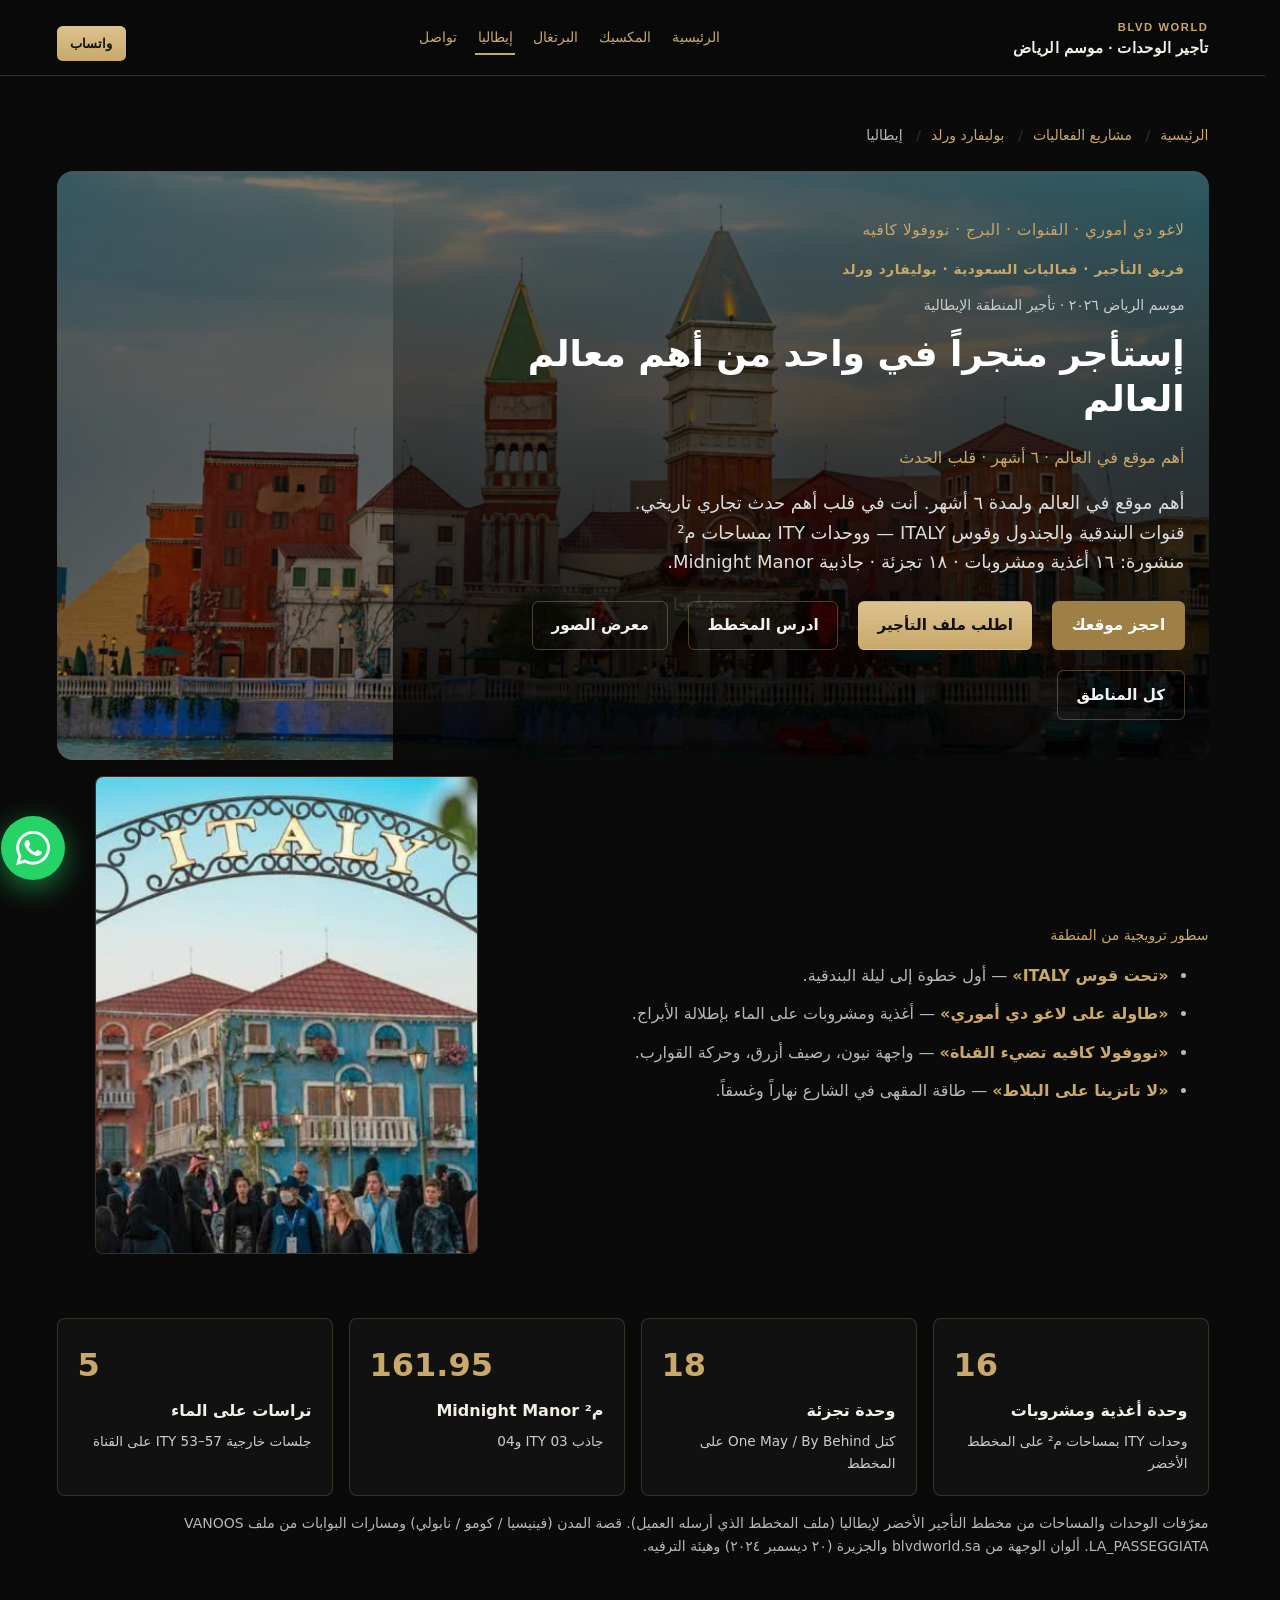
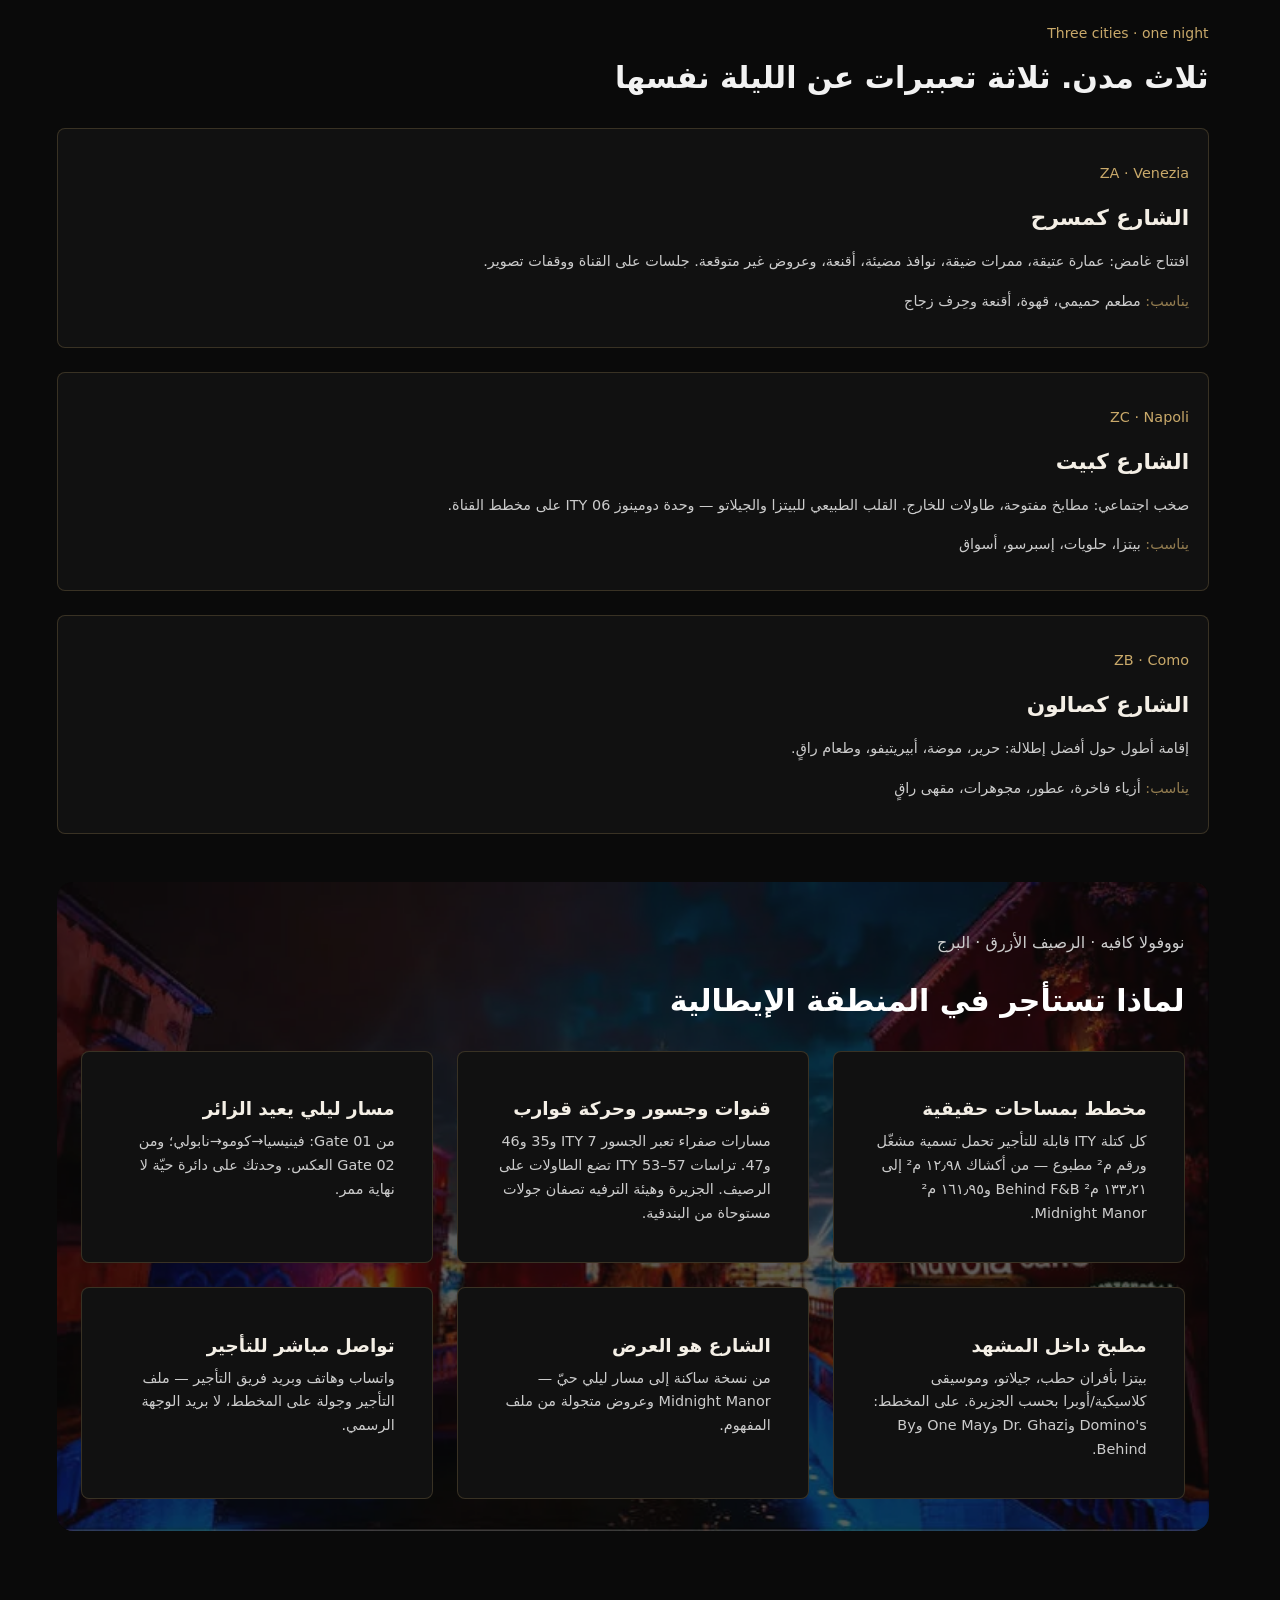
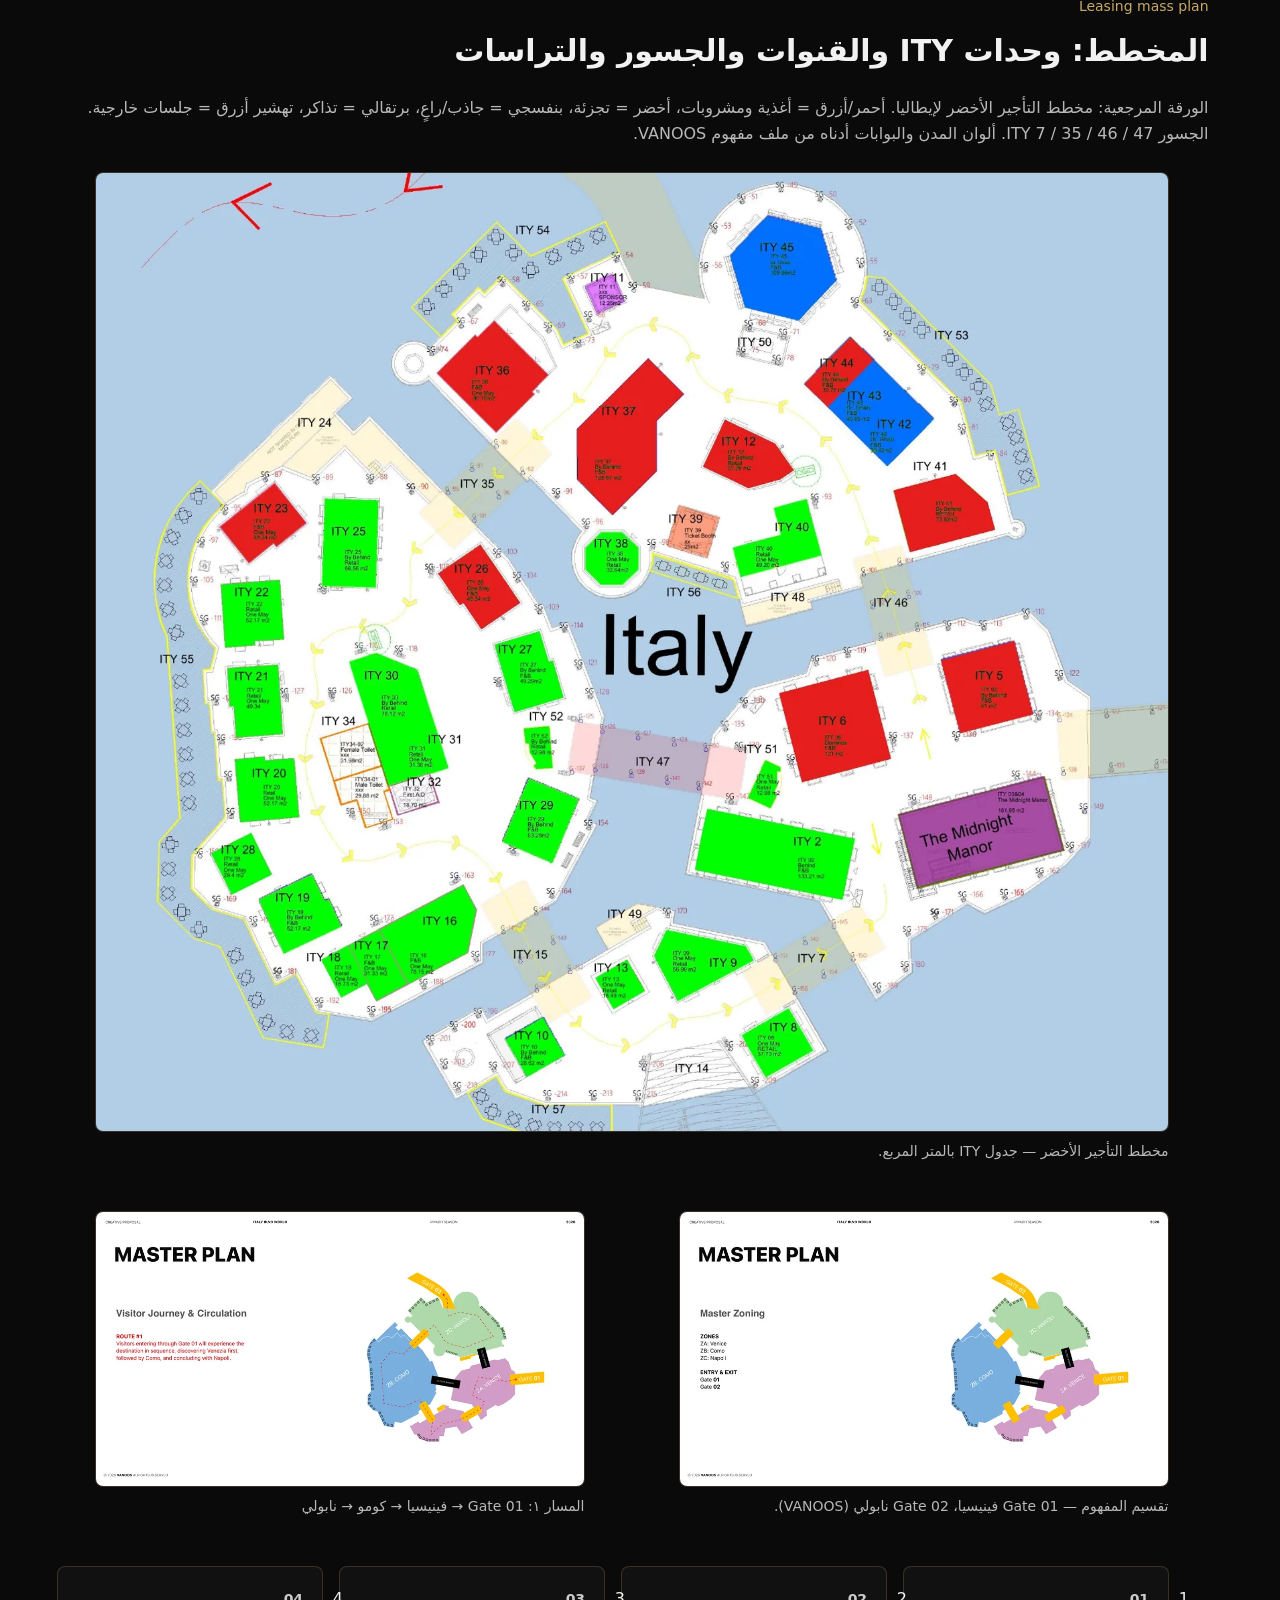
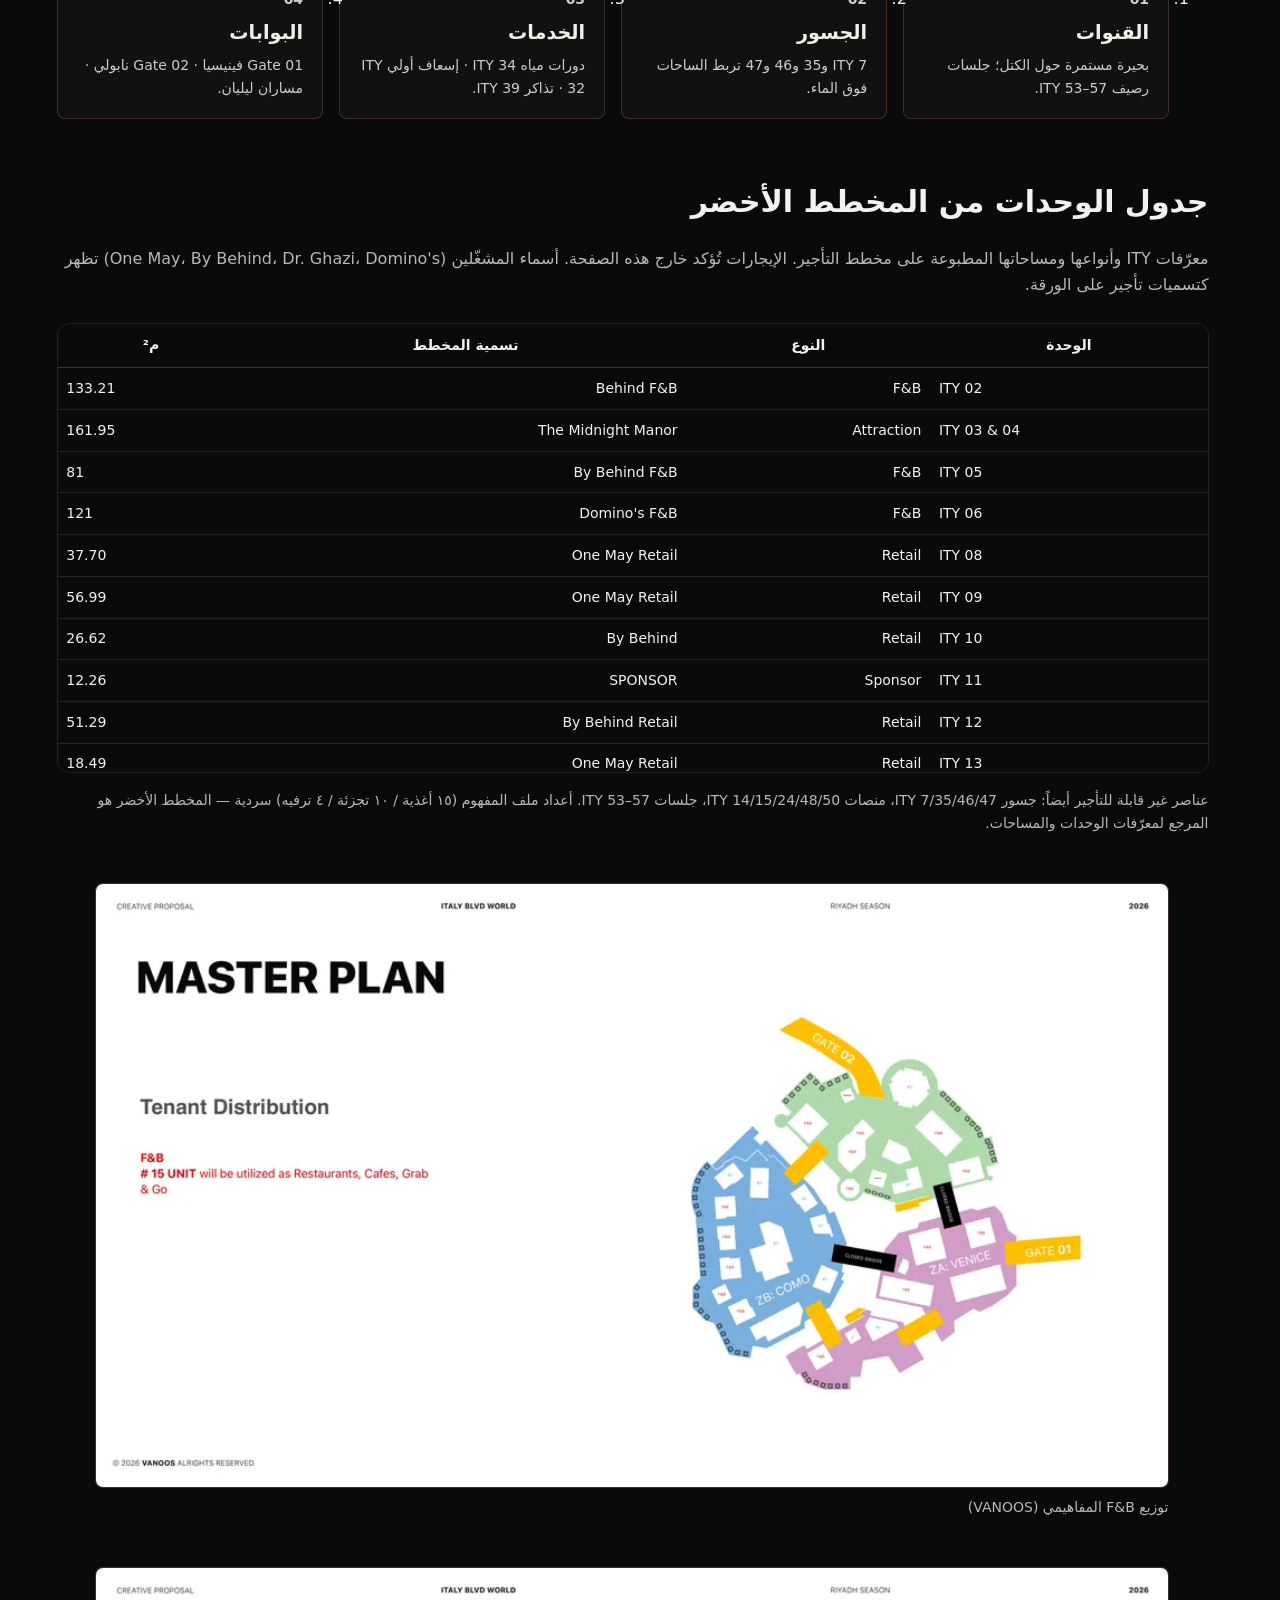
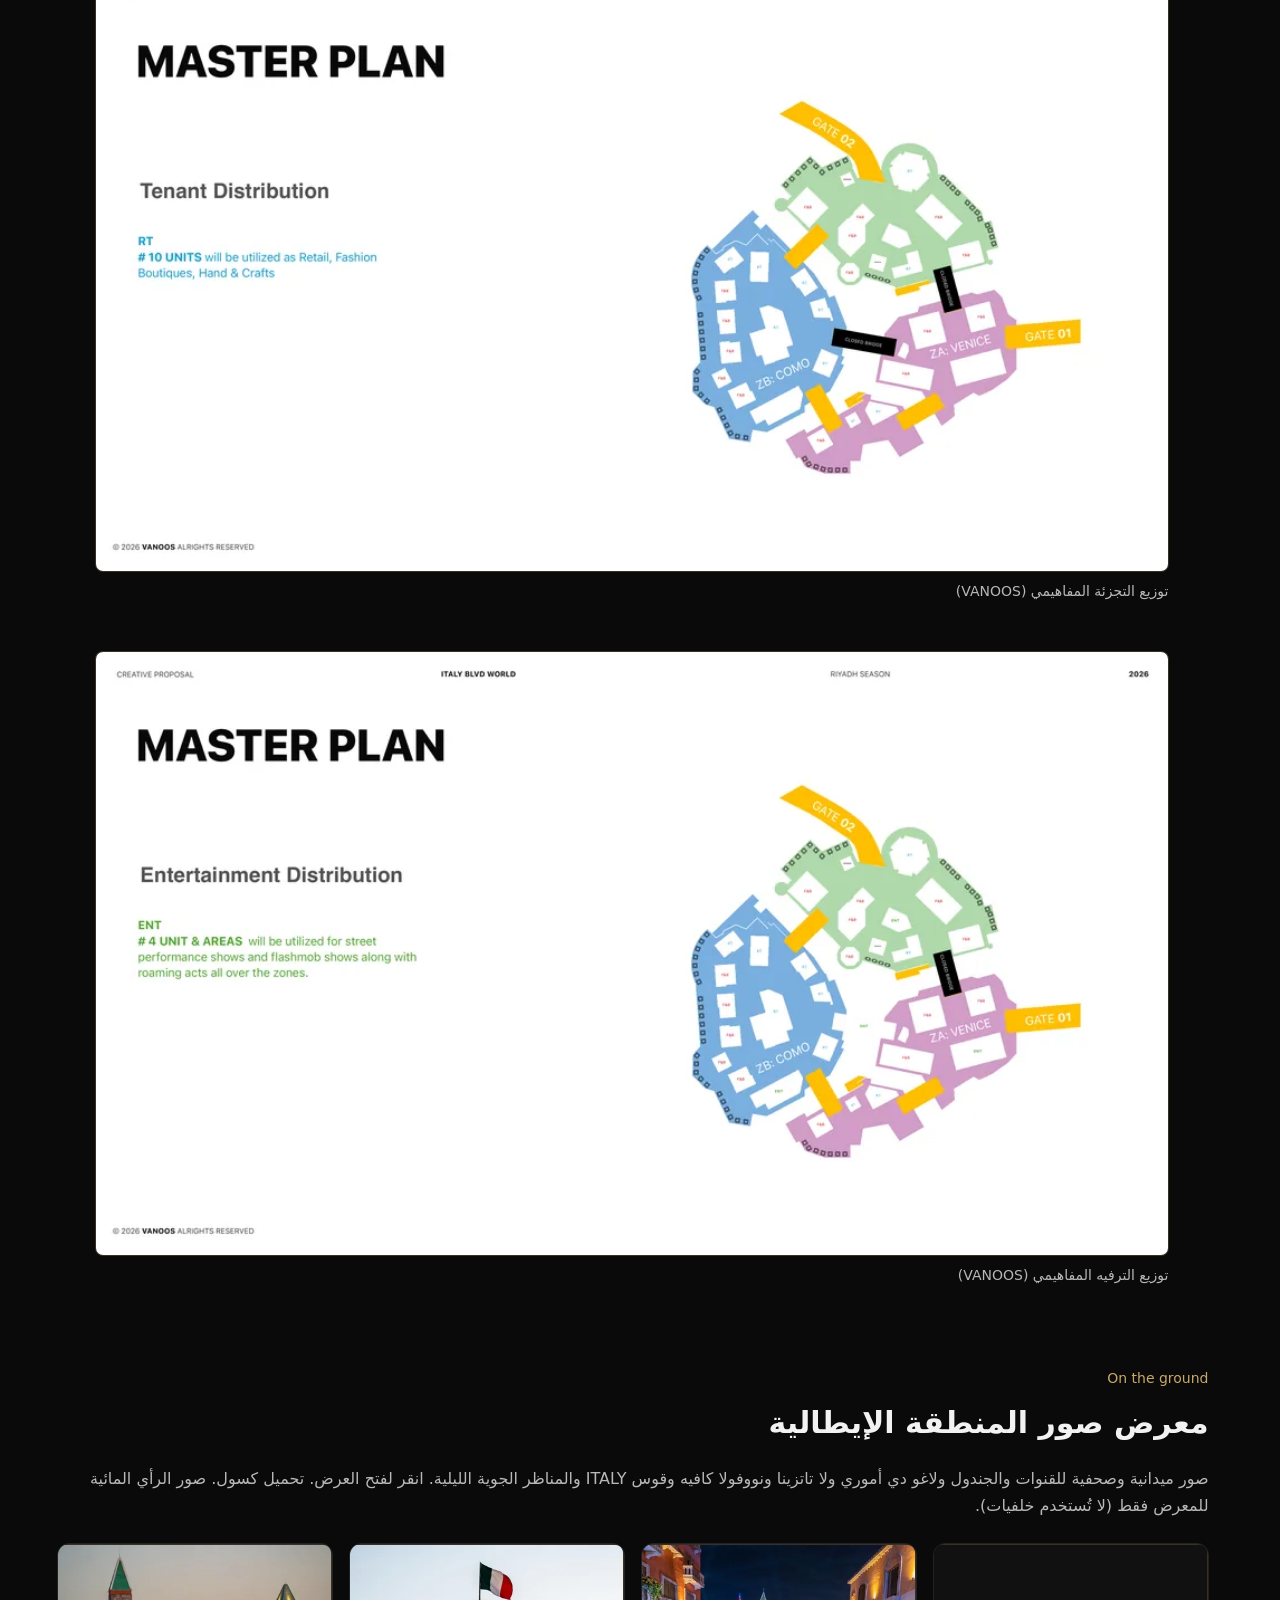
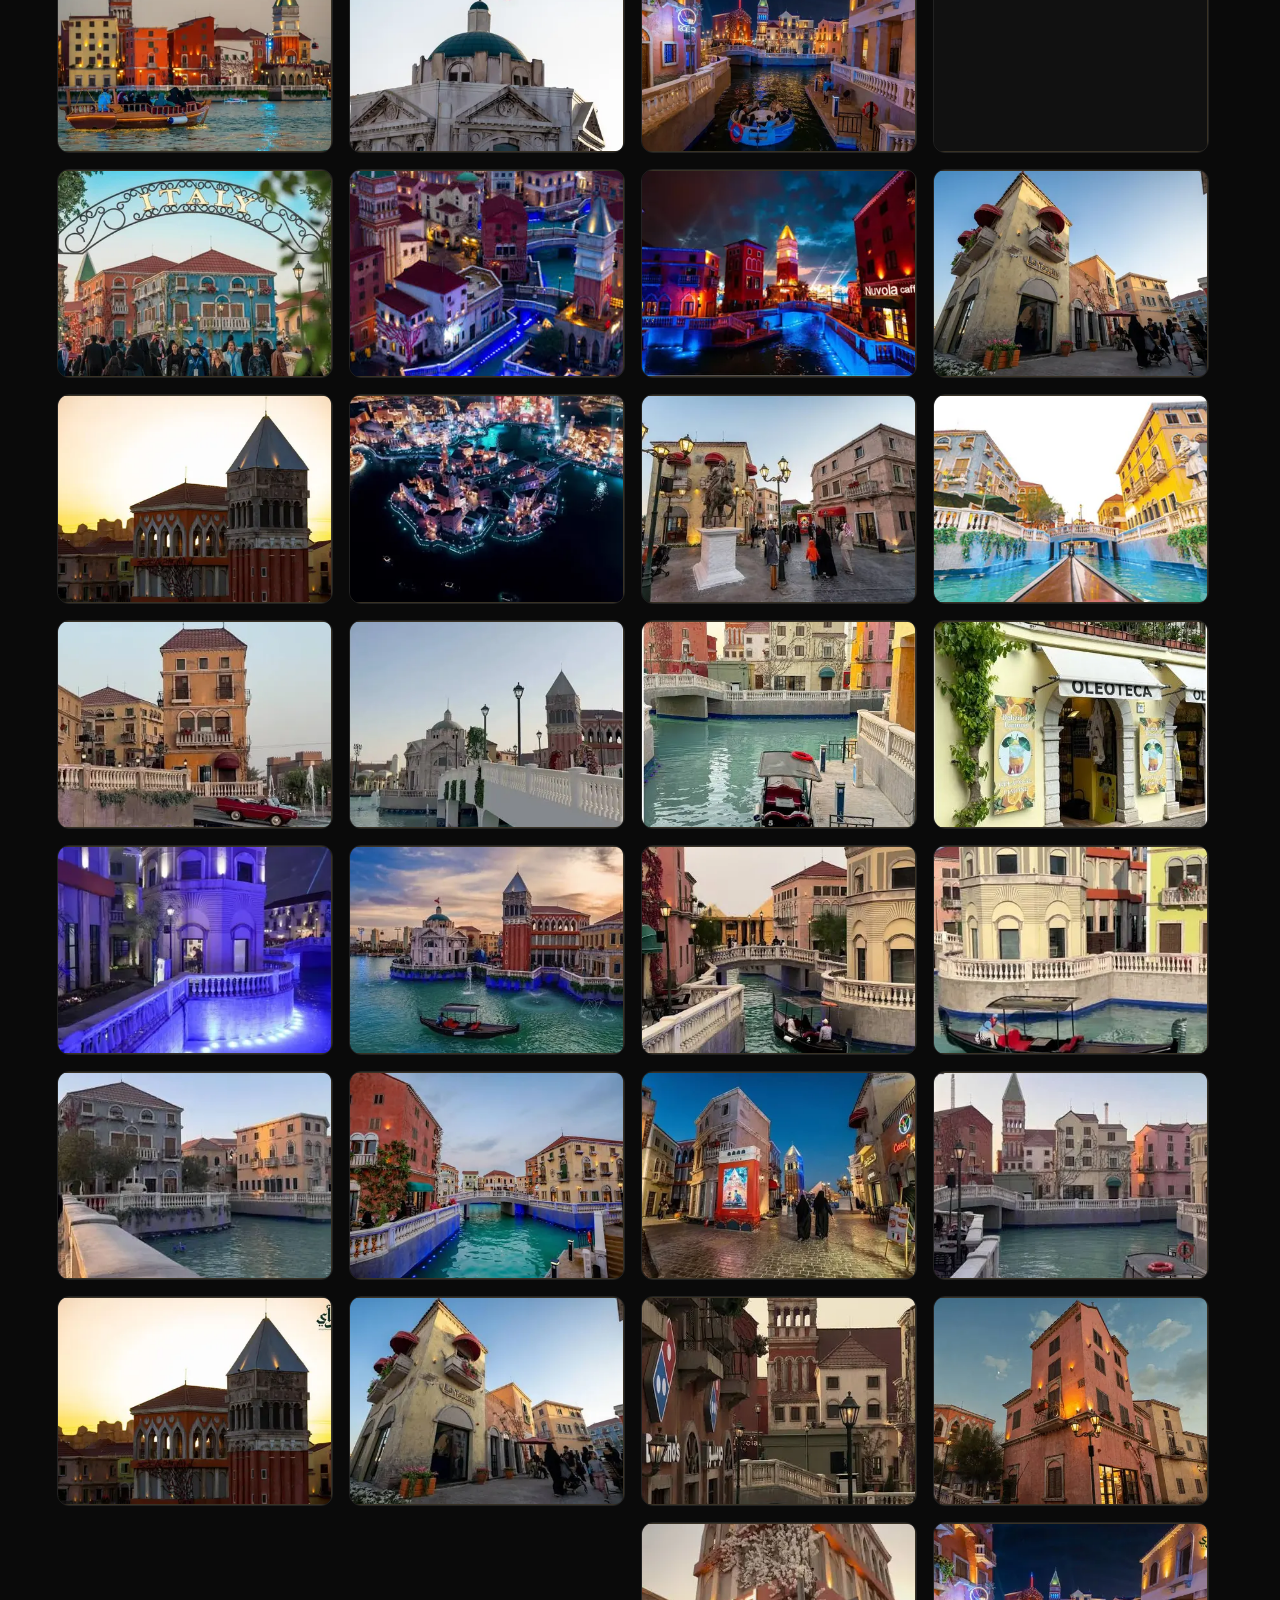
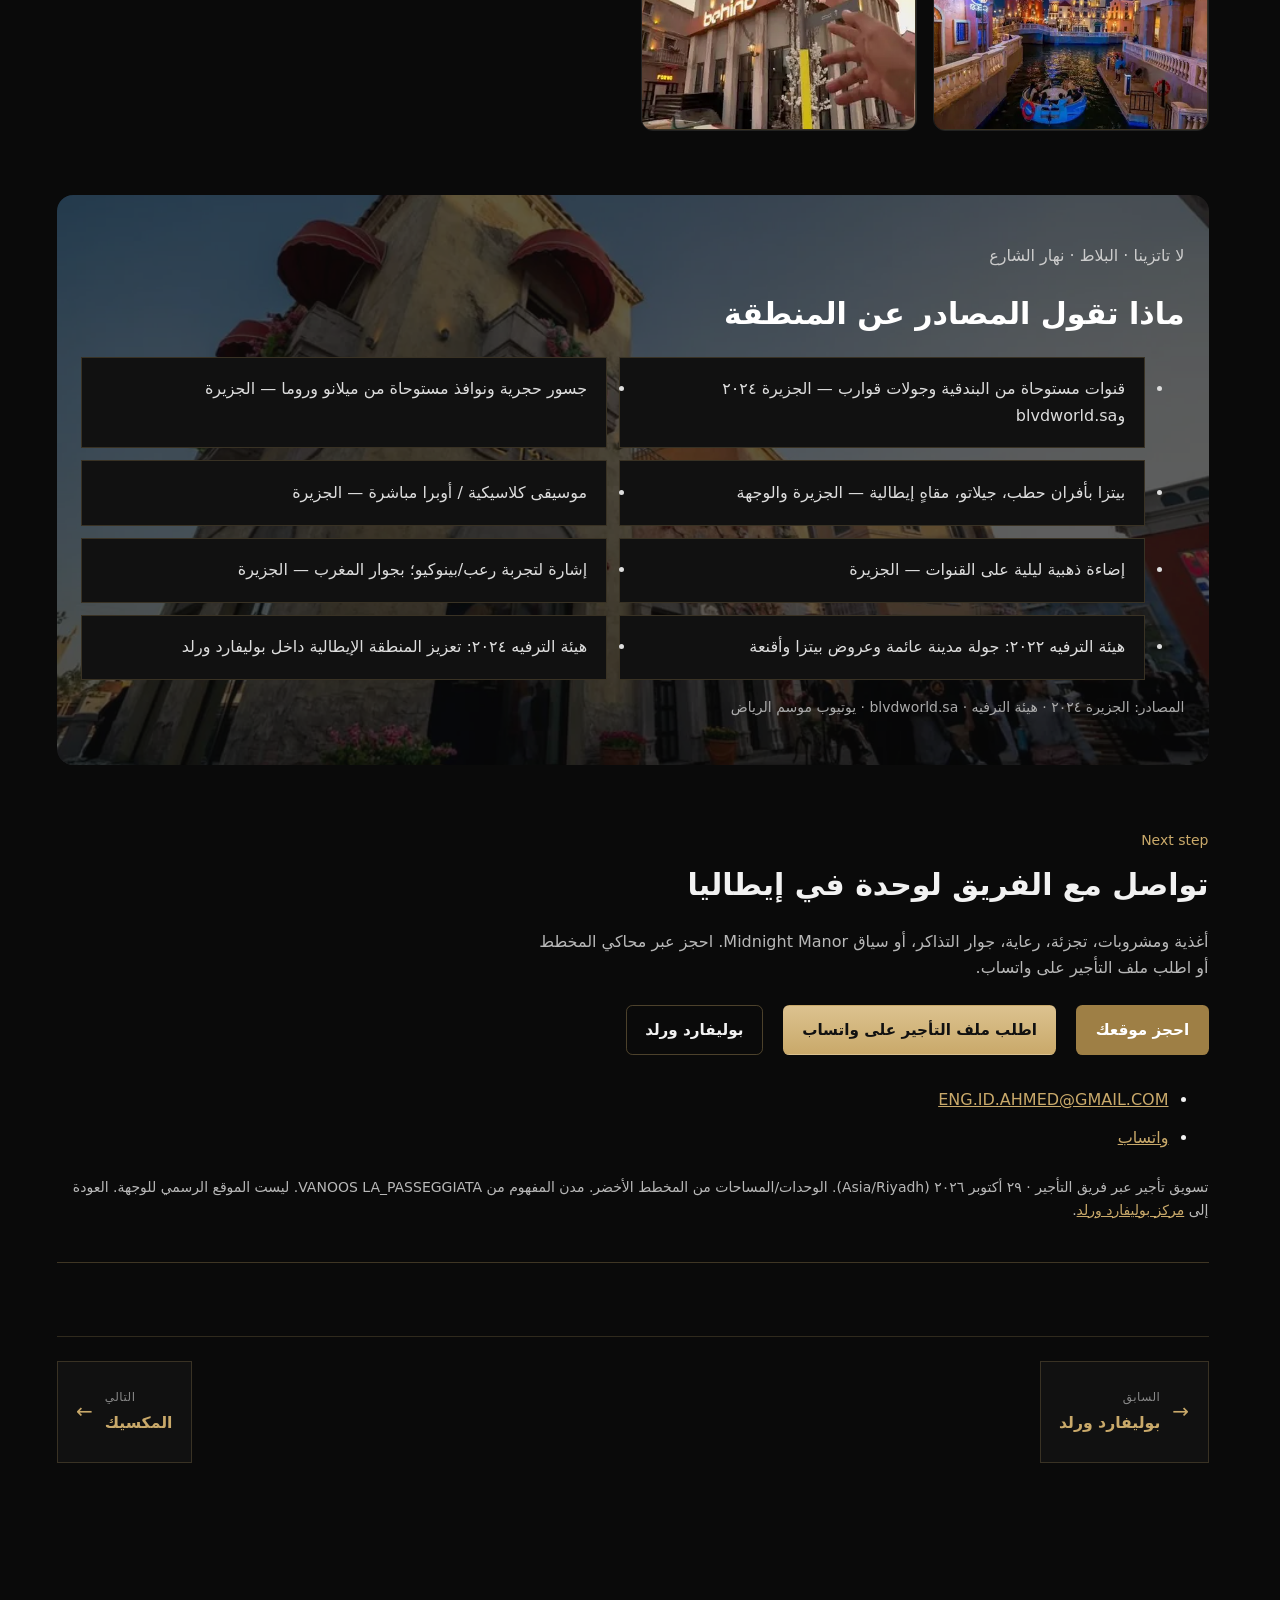
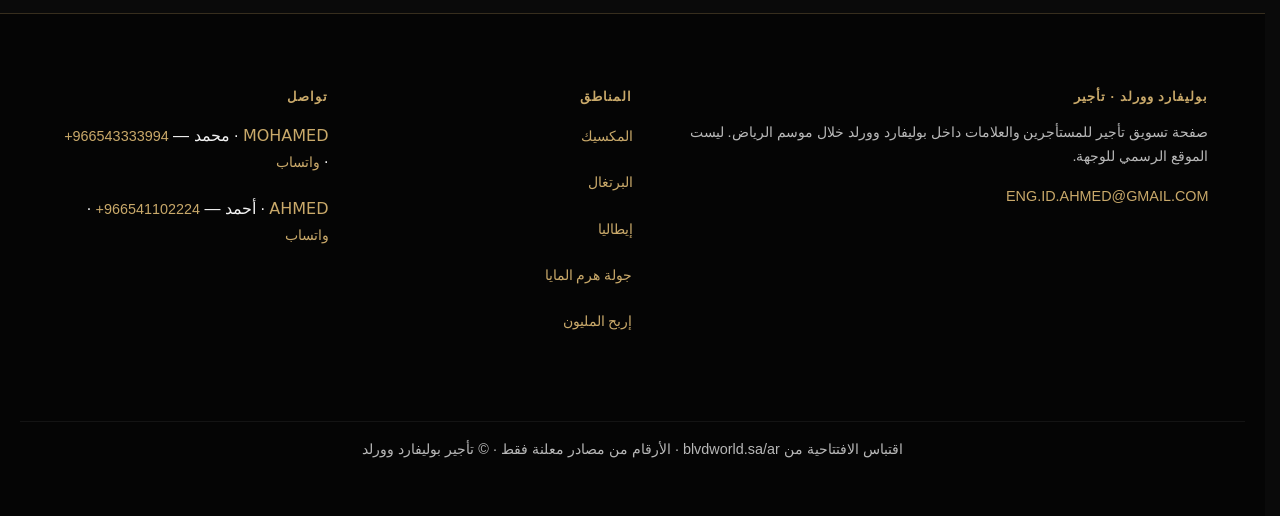
==== commit c3230059: "Remove Lena, Abdulelah and duplicate contact numbers" ====
--- a/italy/index.html
+++ b/italy/index.html
@@ -197,7 +197,6 @@
 <a class="bw-btn bw-btn-gold" href="https://wa.me/966541102224?text=%D8%A3%D8%B1%D8%BA%D8%A8%20%D9%81%D9%8A%20%D9%85%D9%84%D9%81%20%D8%AA%D8%A3%D8%AC%D9%8A%D8%B1%20%D8%A5%D9%8A%D8%B7%D8%A7%D9%84%D9%8A%D8%A7%20%D8%A8%D9%88%D9%84%D9%8A%D9%81%D8%A7%D8%B1%D8%AF%20%D9%88%D9%88%D8%B1%D9%84%D8%AF" target="_blank" rel="noopener">اطلب ملف التأجير على واتساب</a>
 <a class="bw-btn bw-btn-ghost" href="/">بوليفارد ورلد</a></div>
 <ul class="mt-6 space-y-3"><li><a href="mailto:ENG.ID.AHMED@GMAIL.COM">ENG.ID.AHMED@GMAIL.COM</a></li>
-<li><span class="bw-latin text-xs" lang="en">AHMED</span> · أحمد — <a href="tel:+966541102224" dir="ltr">00966541102224</a></li>
 <li><a href="https://wa.me/966541102224" target="_blank" rel="noopener">واتساب</a></li></ul>
 <p class="mt-6 text-sm text-muted">تسويق تأجير عبر فريق التأجير · ٢٩ أكتوبر ٢٠٢٦ (Asia/Riyadh). الوحدات/المساحات من المخطط الأخضر. مدن المفهوم من VANOOS LA_PASSEGGIATA. ليست الموقع الرسمي للوجهة. العودة إلى <a href="/">مركز بوليفارد ورلد</a>.</p></section>
 <section class="sec bw-pager-sec"><div class="bw-wrap"><nav class="bw-pager" aria-label="تنقل الأقسام"><a class="bw-pager-prev" href="/" rel="prev"><span class="bw-pager-arrow" aria-hidden="true">→</span><span class="bw-pager-meta"><span class="bw-pager-k">السابق</span><span class="bw-pager-t">بوليفارد ورلد</span></span></a><a class="bw-pager-next" href="/mexico/" rel="next"><span class="bw-pager-meta"><span class="bw-pager-k">التالي</span><span class="bw-pager-t">المكسيك</span></span> <span class="bw-pager-arrow" aria-hidden="true">←</span></a></nav></div></section>
@@ -223,8 +222,7 @@
       <h2>تواصل</h2>
       <ul><li><span class="bw-latin" lang="en">MOHAMED</span> · محمد — <a href="tel:+966543333994" dir="ltr">+966543333994</a> · <a href="https://wa.me/966543333994" target="_blank" rel="noopener">واتساب</a></li>
 <li><span class="bw-latin" lang="en">AHMED</span> · أحمد — <a href="tel:+966541102224" dir="ltr">+966541102224</a> · <a href="https://wa.me/966541102224" target="_blank" rel="noopener">واتساب</a></li>
-<li><span class="bw-latin" lang="en">LENA</span> · لينا — <a href="tel:+966544902266" dir="ltr">+966544902266</a> · <a href="https://wa.me/966544902266" target="_blank" rel="noopener">واتساب</a></li>
-<li><span class="bw-latin" lang="en">ABD</span> · عبد — <a href="tel:+966559824390" dir="ltr">+966559824390</a> · <a href="https://wa.me/966559824390" target="_blank" rel="noopener">واتساب</a></li></ul>
+</ul>
     </div>
   </div>
   <p class="ev-copy">اقتباس الافتتاحية من blvdworld.sa/ar · الأرقام من مصادر معلنة فقط · © تأجير بوليفارد وورلد</p>
